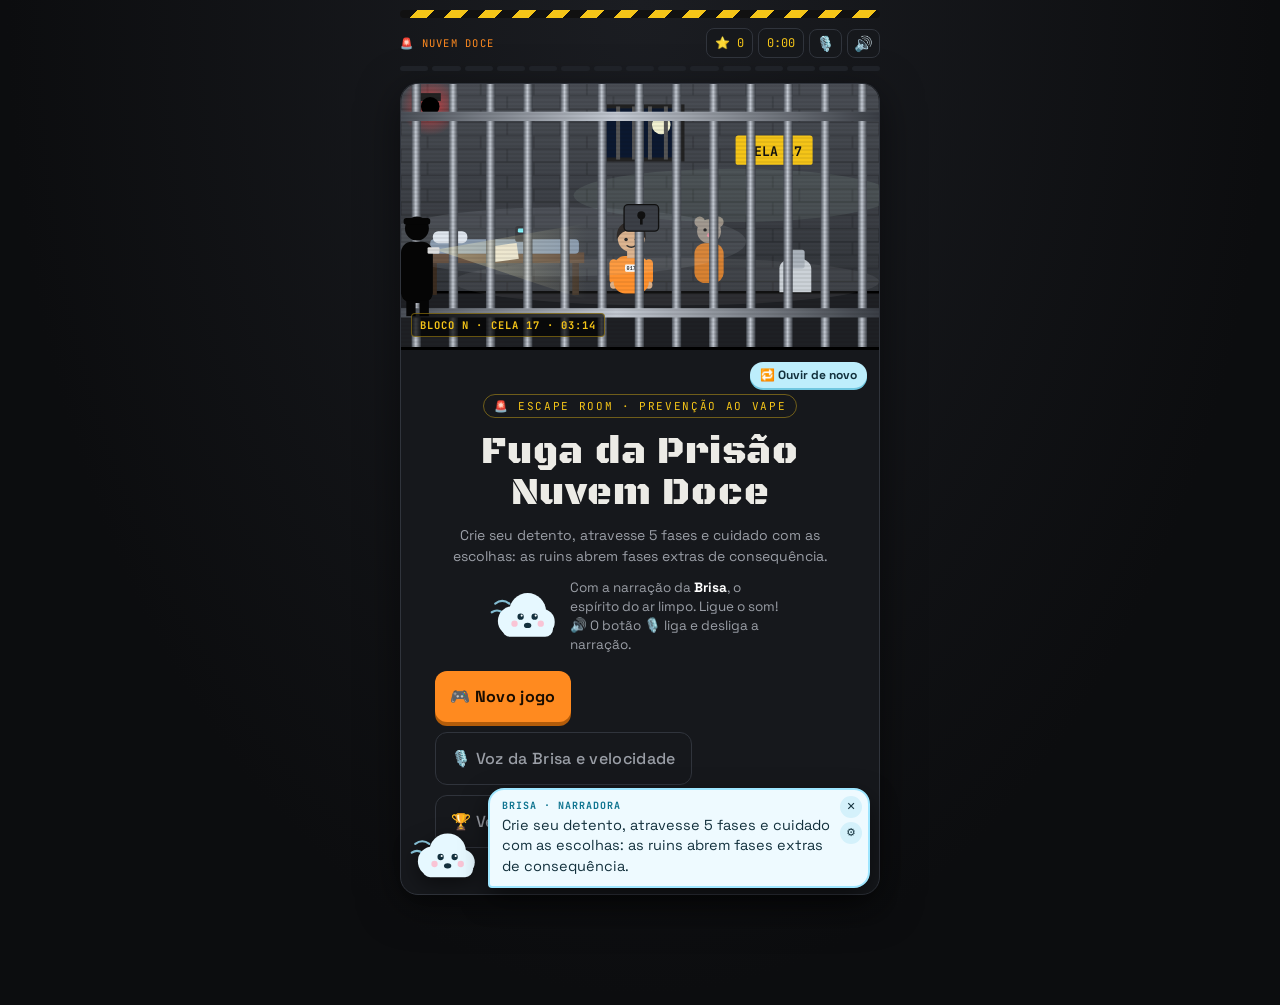
==== index.html @ 5d082452 "Jogo Fuga da Prisão Nuvem Doce pronto para o Render Escape room educativo sobre prevenção ao cigarro" ====
<!DOCTYPE html>
<html lang="pt-BR">
<head>
<meta charset="UTF-8">
<meta name="viewport" content="width=device-width, initial-scale=1">
<title>Fuga da Prisão Nuvem Doce</title>
<link rel="preconnect" href="https://fonts.googleapis.com">
<link href="https://fonts.googleapis.com/css2?family=Black+Ops+One&family=Space+Grotesk:wght@400;500;700&family=JetBrains+Mono:wght@500;700&display=swap" rel="stylesheet">
<style>

  :root{
    --bg:#0c0d0f; --panel:#16181c; --panel2:#1f2228; --line:#30343c;
    --text:#ecebe6; --muted:#9a9ea6; --orange:#ff8a1f; --yellow:#f5c518;
    --red:#ff4d4d; --green:#4ade80; --cyan:#5ce1ff;
  }
  *{box-sizing:border-box;margin:0;padding:0;-webkit-tap-highlight-color:transparent}
  html,body{background:var(--bg);color:var(--text);font-family:'Space Grotesk',system-ui,sans-serif;min-height:100%}
  body{display:flex;justify-content:center;padding:10px 12px 40px;background:radial-gradient(ellipse at top,#1b1d22 0%,var(--bg) 70%)}
  .app{width:100%;max-width:480px;position:relative}
  .hazard{height:8px;border-radius:4px;background:repeating-linear-gradient(-45deg,var(--yellow) 0 12px,#111 12px 24px);margin-bottom:10px;background-size:34px 34px;animation:haz 1.2s linear infinite}
  @keyframes haz{to{background-position:34px 0}}
  header{display:flex;align-items:center;justify-content:space-between;gap:6px;margin-bottom:8px}
  .locks{display:flex;gap:5px}
  .lock{font-family:'JetBrains Mono',monospace;font-size:10px;font-weight:700;padding:6px 7px;border-radius:8px;border:1px solid var(--line);background:var(--panel);color:var(--muted);transition:.4s;white-space:nowrap}
  .lock.open{border-color:var(--green);color:var(--green);background:rgba(74,222,128,.1)}
  .hud{display:flex;gap:5px;align-items:center}
  .pill{font-family:'JetBrains Mono',monospace;font-size:12px;color:var(--yellow);background:var(--panel);border:1px solid var(--line);padding:6px 8px;border-radius:8px;white-space:nowrap}
  .mute{all:unset;cursor:pointer;font-size:15px;padding:4px 6px;border-radius:8px;border:1px solid var(--line);background:var(--panel)}
  .prog{display:flex;gap:4px;margin-bottom:12px}
  .prog i{flex:1;height:5px;border-radius:3px;background:var(--panel2);transition:.4s}
  .prog i.on{background:var(--green);box-shadow:0 0 8px rgba(74,222,128,.6)}
  .prog i.cur{background:var(--orange);animation:blink 1s infinite}
  @keyframes blink{50%{opacity:.4}}
  .card{background:var(--panel);border:1px solid var(--line);border-radius:18px;overflow:hidden;box-shadow:0 10px 40px rgba(0,0,0,.5)}
  .body{padding:18px 16px 20px}
  .in{animation:in .4s ease both}
  @keyframes in{from{opacity:0;transform:translateY(12px)}to{opacity:1;transform:none}}
  .tag{font-family:'JetBrains Mono',monospace;font-size:11px;letter-spacing:.12em;color:var(--orange);text-transform:uppercase;margin-bottom:8px}
  h1{font-family:'Black Ops One',system-ui;font-weight:400;font-size:30px;line-height:1.1;margin-bottom:10px;letter-spacing:.02em}
  h2{font-family:'Black Ops One',system-ui;font-weight:400;font-size:22px;line-height:1.2;margin-bottom:10px;letter-spacing:.02em}
  p{line-height:1.5;color:#d4d3cd;margin-bottom:12px;font-size:15.5px}
  .muted{color:var(--muted);font-size:14px}
  b{color:#fff}
  .story{background:var(--panel2);border-left:3px solid var(--orange);border-radius:10px;padding:12px 14px;margin:12px 0;font-size:15px;line-height:1.5;color:#e2e0d8}
  .type::after{content:'▌';color:var(--orange);animation:blink .8s infinite}
  .type.done::after{content:''}
  .doc{font-family:'JetBrains Mono',monospace;font-size:12.5px;background:#e9e2cf;color:#2b2618;border-radius:6px;padding:12px;margin:12px 0;line-height:1.6;transform:rotate(-1deg);box-shadow:0 4px 0 #b9ad8c}
  .doc .stamp{display:inline-block;border:2px solid #b3261e;color:#b3261e;padding:1px 6px;transform:rotate(-6deg);font-weight:700;margin-top:4px}
  .ficha{display:grid;grid-template-columns:auto 1fr;gap:4px 12px;font-family:'JetBrains Mono',monospace;font-size:12.5px;background:#0f1012;border:1px solid var(--line);border-radius:10px;padding:12px;margin:12px 0}
  .ficha span:nth-child(odd){color:var(--muted)}
  .ficha span:nth-child(even){color:var(--orange)}
  .opts{display:flex;flex-direction:column;gap:10px;margin-top:14px}
  .opt{all:unset;cursor:pointer;display:flex;gap:12px;align-items:flex-start;background:var(--panel2);border:1px solid var(--line);border-radius:12px;padding:13px 14px;font-size:15px;line-height:1.4;transition:.15s;animation:in .35s ease both}
  .opt:nth-child(2){animation-delay:.06s}.opt:nth-child(3){animation-delay:.12s}.opt:nth-child(4){animation-delay:.18s}
  .opt:hover{border-color:var(--orange)}
  .opt:active{transform:scale(.98)}
  .opt .k{font-family:'JetBrains Mono',monospace;font-weight:700;color:var(--orange);min-width:18px}
  .opt.wrong{border-color:var(--red);opacity:.5;cursor:default;animation:shake .35s}
  .opt.right{border-color:var(--green);background:rgba(74,222,128,.12);animation:pop .4s}
  .opt.sel{border-color:var(--yellow);background:rgba(245,197,24,.08)}
  .opt[aria-disabled="true"]{cursor:default}
  @keyframes pop{50%{transform:scale(1.03)}}
  .btn{all:unset;cursor:pointer;display:block;text-align:center;background:var(--orange);color:#1a0d00;font-weight:700;border-radius:12px;padding:15px;margin-top:16px;font-size:16px;letter-spacing:.02em;box-shadow:0 4px 0 #b35c0a;animation:in .35s ease both}
  .btn:active{transform:translateY(2px);box-shadow:0 2px 0 #b35c0a}
  .btn.ghost{background:transparent;color:var(--muted);border:1px solid var(--line);font-weight:500;margin-top:10px;box-shadow:none}
  .btn.go{background:var(--green);color:#052e14;box-shadow:0 4px 0 #1f8f4b}
  .btn[disabled]{opacity:.35;pointer-events:none}
  .fb{border-radius:12px;padding:14px;margin-top:14px;font-size:15px;line-height:1.5;animation:in .3s ease}
  .fb.bad{background:rgba(255,77,77,.08);border:1px solid rgba(255,77,77,.4)}
  .fb.good{background:rgba(74,222,128,.08);border:1px solid rgba(74,222,128,.45)}
  .fb h3{font-size:16px;margin-bottom:6px}
  .fb ul{padding-left:18px;margin:6px 0}
  .fb li{margin:4px 0}
  .fb p:last-child{margin-bottom:0}
  .reflect{margin-top:16px;padding:14px;border-radius:12px;background:rgba(245,197,24,.07);border:1px solid rgba(245,197,24,.35)}
  .reflect .tag{color:var(--yellow)}
  .chips{display:flex;flex-wrap:wrap;gap:8px;margin-top:10px}
  .chip{all:unset;cursor:pointer;padding:8px 12px;border-radius:999px;border:1px solid var(--line);background:var(--panel2);font-size:14px;transition:.15s}
  .chip.on{border-color:var(--yellow);background:rgba(245,197,24,.15)}
  /* mito ou verdade */
  .mvcount{font-family:'JetBrains Mono',monospace;font-size:12px;color:var(--muted);margin-bottom:8px}
  .mvcard{perspective:800px;margin:10px 0}
  .mvinner{position:relative;min-height:150px;transition:transform .6s;transform-style:preserve-3d}
  .mvcard.flip .mvinner{transform:rotateY(180deg)}
  .mvface{position:absolute;inset:0;backface-visibility:hidden;-webkit-backface-visibility:hidden;border-radius:14px;padding:18px;display:flex;flex-direction:column;justify-content:center}
  .mvfront{background:#e9e2cf;color:#1d1a12;font-size:18px;font-weight:700;line-height:1.35;box-shadow:0 5px 0 #b9ad8c;text-align:center}
  .mvfront small{display:block;font-family:'JetBrains Mono',monospace;font-size:10.5px;color:#7a6c4a;margin-bottom:8px;letter-spacing:.1em}
  .mvback{transform:rotateY(180deg);background:var(--panel2);border:2px solid var(--green);font-size:14.5px;line-height:1.45}
  .mvback.no{border-color:var(--red)}
  .mvback h4{font-size:17px;margin-bottom:6px}
  .mvbtns{display:grid;grid-template-columns:1fr 1fr;gap:10px}
  .mvbtns button{all:unset;cursor:pointer;text-align:center;padding:14px;border-radius:12px;font-weight:700;font-size:16px}
  .bm{background:rgba(255,77,77,.12);border:1px solid var(--red);color:#ffb3b3}
  .bv{background:rgba(74,222,128,.12);border:1px solid var(--green);color:#b9f5cf}
  /* scanner */
  .scan{position:relative;display:grid;grid-template-columns:1fr 1fr;gap:8px;margin-top:12px;padding:10px;border-radius:12px;background:#07140f;border:1px solid #1d4a37;overflow:hidden}
  .scan::before{content:'';position:absolute;left:0;right:0;height:40px;background:linear-gradient(180deg,transparent,rgba(74,222,128,.25),transparent);animation:scanline 2.4s linear infinite;pointer-events:none}
  @keyframes scanline{from{top:-40px}to{top:100%}}
  .sc{all:unset;cursor:pointer;padding:11px 10px;border-radius:10px;border:1px solid #1d4a37;background:#0b1e17;font-size:13.5px;line-height:1.3;text-align:center;transition:.15s;position:relative}
  .sc.on{border-color:var(--green);background:rgba(74,222,128,.18);box-shadow:0 0 12px rgba(74,222,128,.35)}
  .sc.miss{border-color:var(--yellow);animation:shake .35s}
  .sc.bad{border-color:var(--red);animation:shake .35s}
  /* ordem */
  .order{display:flex;flex-direction:column;gap:8px;margin-top:12px}
  .slot{min-height:46px;border:1px dashed var(--line);border-radius:10px;display:flex;align-items:center;gap:10px;padding:10px 12px;font-size:14.5px;color:var(--muted)}
  .slot.filled{border-style:solid;border-color:var(--yellow);color:var(--text);background:rgba(245,197,24,.06);animation:pop .3s}
  .slot .n{font-family:'JetBrains Mono',monospace;color:var(--yellow);font-weight:700}
  .pool{display:flex;flex-direction:column;gap:8px;margin-top:12px}
  /* disco */
  .dialwrap{display:flex;flex-direction:column;align-items:center;margin:10px 0}
  .dialwrap svg{width:210px;height:210px}
  .ring{transform-origin:100px 100px;transition:transform .45s cubic-bezier(.3,1.4,.5,1)}
  .dialbtns{display:flex;gap:12px;margin-top:8px;align-items:center}
  .dialbtns button{all:unset;cursor:pointer;width:52px;height:52px;border-radius:50%;background:var(--panel2);border:1px solid var(--line);display:grid;place-items:center;font-size:20px}
  .dialbtns button:active{transform:scale(.92)}
  .dialval{font-family:'JetBrains Mono',monospace;font-size:28px;font-weight:700;color:var(--yellow);min-width:90px;text-align:center}
  /* caça às iscas */
  .post{background:#fff;color:#111;border-radius:14px;overflow:hidden;margin:12px 0}
  .post .ph{height:100px;background:linear-gradient(135deg,#ff6fd8,#7a5cff 55%,#22d3ee);display:grid;place-items:center;font-size:40px;position:relative}
  .post .pb{padding:10px 12px;font-size:15px;line-height:1.6}
  .post .pu{font-weight:700;font-size:13px;margin-bottom:4px}
  .post .ps{color:#555;font-size:12.5px;margin-top:8px;display:flex;gap:10px;flex-wrap:wrap}
  .seg{cursor:pointer;border-radius:4px;padding:1px 2px;transition:.2s;border-bottom:2px dotted transparent}
  .hunting .seg{border-bottom-color:#c9c9c9}
  .seg.found{background:#ffe0e0;border-bottom:2px solid #e11;color:#900}
  .seg.nope{animation:shake .35s;background:#eee}
  .baitlog{display:flex;flex-direction:column;gap:6px;margin-top:8px}
  .bait{font-size:13.5px;padding:8px 10px;border-radius:8px;background:rgba(255,77,77,.08);border:1px solid rgba(255,77,77,.35);animation:in .3s}
  .counter{font-family:'JetBrains Mono',monospace;font-size:13px;color:var(--yellow);margin-top:4px}
  .comment{background:#f3f3f3;color:#222;border-radius:10px;padding:8px 10px;font-size:14px;margin:0 12px 12px}
  .comment b{color:#111}
  /* chat */
  .chat{display:flex;flex-direction:column;gap:6px;margin:12px 0;min-height:40px}
  .bub{max-width:82%;padding:9px 12px;border-radius:14px;font-size:14.5px;line-height:1.4;background:var(--panel2);border:1px solid var(--line);align-self:flex-start;animation:in .3s}
  .bub.me{align-self:flex-end;background:rgba(255,138,31,.15);border-color:var(--orange)}
  .bub small{display:block;color:var(--orange);font-size:11px;margin-bottom:2px;font-weight:700}
  .dots{display:inline-flex;gap:4px;padding:12px 14px}
  .dots i{width:6px;height:6px;border-radius:50%;background:var(--muted);animation:dot 1s infinite}
  .dots i:nth-child(2){animation-delay:.15s}.dots i:nth-child(3){animation-delay:.3s}
  @keyframes dot{0%,100%{opacity:.3;transform:none}50%{opacity:1;transform:translateY(-3px)}}
  /* final */
  .pillars{display:grid;grid-template-columns:1fr 1fr;gap:10px;margin:14px 0}
  .pillar{background:var(--panel2);border:1px solid var(--line);border-radius:12px;padding:12px;animation:in .4s both}
  .pillar:nth-child(2){animation-delay:.1s}.pillar:nth-child(3){animation-delay:.2s}.pillar:nth-child(4){animation-delay:.3s}
  .pillar .i{font-size:22px}
  .pillar h4{font-size:14px;margin:6px 0 4px}
  .pillar p{font-size:13px;margin:0;color:var(--muted);line-height:1.4}
  .tips{list-style:none;margin:10px 0}
  .tips li{padding:10px 0;border-bottom:1px solid var(--line);font-size:14.5px;line-height:1.45}
  .tips li:last-child{border:none}
  .stars{text-align:center;font-size:40px;letter-spacing:6px;margin:4px 0}
  .stars span{display:inline-block;animation:starpop .5s both}
  .stars span:nth-child(2){animation-delay:.25s}.stars span:nth-child(3){animation-delay:.5s}
  .stars .off{filter:grayscale(1);opacity:.25}
  @keyframes starpop{from{transform:scale(0) rotate(-90deg)}70%{transform:scale(1.3)}to{transform:none}}
  .rank{text-align:center;font-family:'Black Ops One';font-size:20px;color:var(--yellow);margin-bottom:6px}
  .stat{display:flex;justify-content:space-around;margin:10px 0 4px;font-family:'JetBrains Mono',monospace}
  .stat div{text-align:center}
  .stat span{display:block;font-size:22px;color:var(--green);font-weight:700}
  .stat small{color:var(--muted);font-size:11px}

  /* ---------- Cenas ---------- */
  .scene{position:relative;width:100%;aspect-ratio:9/5;background:#000;overflow:hidden;border-bottom:3px solid #000}
  .scene svg{display:block;width:100%;height:100%}
  .scene .label{position:absolute;left:10px;bottom:10px;font-family:'JetBrains Mono',monospace;font-size:10.5px;font-weight:700;letter-spacing:.1em;background:rgba(0,0,0,.7);color:var(--yellow);padding:4px 8px;border-radius:4px;border:1px solid rgba(245,197,24,.4)}
  .plocks{position:absolute;right:8px;bottom:8px;display:flex;gap:4px}
  .plocks span{width:28px;height:28px;border-radius:7px;background:rgba(0,0,0,.75);border:1px solid rgba(255,255,255,.2);display:grid;place-items:center;font-size:14px;transition:.3s}
  .plocks span.ok{border-color:var(--green);background:rgba(20,60,35,.9);animation:lockpop .5s}
  @keyframes lockpop{30%{transform:scale(1.5) rotate(-15deg)}60%{transform:scale(.9) rotate(8deg)}}
  .flash{position:absolute;inset:0;pointer-events:none;opacity:0}
  .flash.red{background:rgba(255,40,40,.45);animation:fl .5s}
  .flash.white{background:rgba(255,255,255,.85);animation:fl .7s}
  @keyframes fl{0%{opacity:1}100%{opacity:0}}
  .spark{position:absolute;width:5px;height:5px;border-radius:50%;background:#ffd86b;box-shadow:0 0 8px #ffb300;pointer-events:none;animation:spark .9s ease-out forwards}
  @keyframes spark{to{transform:translate(var(--dx),var(--dy));opacity:0}}
  .bars{transition:transform 1.4s cubic-bezier(.6,0,.3,1)}
  .scene.open .bars{transform:translateY(-230px)}
  .scene.open .gate-l{transform:translateX(-200px)}
  .scene.open .gate-r{transform:translateX(200px)}
  .gate-l,.gate-r{transition:transform 1.4s cubic-bezier(.6,0,.3,1)}
  .alarm{animation:alarm 1s infinite}
  .scene.open .alarm{animation:none;fill:#4ade80}
  @keyframes alarm{0%,100%{fill:#ff3b3b;opacity:1}50%{fill:#7a1010;opacity:.6}}
  .alarm-glow{animation:glow 1s infinite}
  .scene.open .alarm-glow{animation:none;fill:#4ade80;opacity:.25}
  @keyframes glow{0%,100%{opacity:.35}50%{opacity:0}}
  .fog{animation:drift 9s ease-in-out infinite}
  .fog2{animation:drift 12s ease-in-out infinite reverse}
  @keyframes drift{0%,100%{transform:translateX(-14px)}50%{transform:translateX(18px)}}
  .scene.open .fog,.scene.open .fog2{opacity:0;transition:opacity 1.5s}
  .podglow{animation:pod 2s infinite}
  @keyframes pod{0%,100%{opacity:.9}50%{opacity:.3}}
  .guard{animation:patrol 11s linear infinite}
  @keyframes patrol{0%{transform:translateX(-70px)}45%{transform:translateX(420px)}100%{transform:translateX(420px)}}
  .scene.open .guard{display:none}
  .bob{animation:bob .5s ease-in-out infinite alternate}
  @keyframes bob{to{transform:translateY(-2px)}}
  .dial{transform-origin:250px 120px;animation:spin 6s linear infinite}
  .scene.open .dial{animation:spin .6s linear 3}
  @keyframes spin{to{transform:rotate(360deg)}}
  .safe-door{transform-origin:196px 120px;transition:transform 1.4s ease .4s}
  .scene.open .safe-door{transform:perspective(400px) rotateY(-75deg)}
  .keyglow{animation:pod 1.2s infinite}
  .beam{transform-origin:52px 52px;animation:sweep 5s ease-in-out infinite}
  @keyframes sweep{0%,100%{transform:rotate(-8deg)}50%{transform:rotate(38deg)}}
  .clank{position:absolute;inset:0;display:grid;place-items:center;font-family:'Black Ops One';font-size:36px;color:var(--green);text-shadow:0 0 18px rgba(74,222,128,.8),0 3px 0 #000;opacity:0;pointer-events:none}
  .scene.open .clank{animation:clank 1.6s ease forwards}
  @keyframes clank{0%{opacity:0;transform:scale(.6)}20%{opacity:1;transform:scale(1.15)}70%{opacity:1;transform:scale(1)}100%{opacity:0}}
  .shake{animation:shake .4s}
  @keyframes shake{20%,60%{transform:translateX(-6px)}40%,80%{transform:translateX(6px)}}
  .sun{animation:rise 2s ease forwards}
  @keyframes rise{from{transform:translateY(40px)}to{transform:none}}
  .rays{transform-origin:180px 120px;animation:spin 40s linear infinite}
  .walker{animation:walk 3s ease-in-out forwards}
  @keyframes walk{from{transform:translate(0,0)}to{transform:translate(0,-28px) scale(.8)}}
  .flicker{animation:flick 3s infinite}
  @keyframes flick{0%,92%,100%{opacity:1}94%{opacity:.4}96%{opacity:.9}97%{opacity:.3}}
  .bird{animation:fly 9s linear infinite}
  @keyframes fly{from{transform:translateX(-80px)}to{transform:translateX(420px)}}

  /* ---------- Pontos ---------- */
  .pts{position:fixed;left:50%;top:90px;transform:translateX(-50%);font-family:'Black Ops One';font-size:30px;color:var(--yellow);text-shadow:0 3px 0 #000,0 0 14px rgba(245,197,24,.7);pointer-events:none;z-index:50;animation:pts 1.1s ease-out forwards}
  @keyframes pts{0%{opacity:0;transform:translate(-50%,10px) scale(.6)}25%{opacity:1;transform:translate(-50%,0) scale(1.15)}100%{opacity:0;transform:translate(-50%,-50px)}}

  /* ---------- Transição de fase ---------- */
  .tr{position:fixed;inset:0;z-index:100;background:#050506;display:flex;flex-direction:column;justify-content:center;align-items:center;overflow:hidden;cursor:pointer}
  .tr .strip{position:absolute;left:-10%;right:-10%;height:34px;background:repeating-linear-gradient(-45deg,var(--yellow) 0 18px,#111 18px 36px)}
  .tr .s1{top:14%;animation:strip 2.6s linear both}
  .tr .s2{bottom:14%;animation:strip 2.6s linear reverse both}
  @keyframes strip{from{transform:translateX(-120px)}to{transform:translateX(120px)}}
  .tr .sweep{position:absolute;width:160%;height:160%;background:conic-gradient(from 0deg,rgba(255,40,40,.35),transparent 18%,transparent 50%,rgba(255,40,40,.35) 68%,transparent 86%);animation:spin 1.6s linear infinite}
  .tr .box{position:relative;text-align:center;padding:0 20px}
  .tr .n{font-family:'JetBrains Mono',monospace;color:var(--orange);letter-spacing:.3em;font-size:14px;animation:in .4s .1s both}
  .tr .t{font-family:'Black Ops One';font-size:42px;line-height:1.05;margin:8px 0;animation:slam .5s .25s both}
  .tr .sub{color:var(--muted);font-size:16px;animation:in .4s .6s both}
  .tr .skip{position:absolute;bottom:22px;font-family:'JetBrains Mono',monospace;font-size:11px;color:#666}
  @keyframes slam{from{opacity:0;transform:scale(2.2)}60%{opacity:1;transform:scale(.95)}to{transform:none}}
  .tr.out{animation:trout .45s forwards}
  @keyframes trout{to{opacity:0;transform:scale(1.08)}}
  .confetti{position:fixed;top:-20px;width:9px;height:14px;z-index:60;pointer-events:none;animation:fall linear forwards}
  @keyframes fall{to{transform:translateY(110vh) rotate(720deg)}}
  @media (prefers-reduced-motion:reduce){*{animation-duration:.01s!important;transition-duration:.01s!important}}

  /* ---------- HUD do personagem ---------- */
  .status{display:flex;align-items:center;gap:10px;background:var(--panel);border:1px solid var(--line);border-radius:12px;padding:8px 10px;margin-bottom:8px}
  .status .av{width:38px;height:46px;flex:none;border-radius:8px;background:#0f1012;overflow:hidden}
  .status .nm{font-weight:700;font-size:13px;max-width:90px;overflow:hidden;text-overflow:ellipsis;white-space:nowrap}
  .status .perk{font-size:11px;color:var(--muted)}
  .meters{flex:1;display:flex;flex-direction:column;gap:5px}
  .meter{display:flex;align-items:center;gap:6px;font-family:'JetBrains Mono',monospace;font-size:10px;color:var(--muted)}
  .meter .bar{flex:1;height:8px;border-radius:5px;background:#0f1012;overflow:hidden;border:1px solid #2a2d33}
  .meter .fill{height:100%;border-radius:5px;transition:width .8s cubic-bezier(.3,1.3,.5,1),background .5s}
  .meter .v{min-width:24px;text-align:right}
  .meter.f .fill{background:linear-gradient(90deg,#4ade80,#5ce1ff)}
  .meter.f.low .fill{background:linear-gradient(90deg,#ff4d4d,#ffb547)}
  .meter.d .fill{background:linear-gradient(90deg,#a855f7,#ff4dd2)}
  .meter.hit{animation:shake .4s}
  .delta{position:fixed;left:50%;top:150px;transform:translateX(-50%);font-family:'Black Ops One';font-size:22px;pointer-events:none;z-index:55;text-shadow:0 3px 0 #000;animation:pts 1.6s ease-out forwards;white-space:nowrap}
  .hidden{display:none!important}

  /* ---------- Tela título ---------- */
  .titlecard{text-align:center;padding:26px 18px}
  .titlecard h1{font-size:38px}
  .titlecard .badge{display:inline-block;font-family:'JetBrains Mono',monospace;font-size:11px;letter-spacing:.15em;color:var(--yellow);border:1px solid rgba(245,197,24,.4);padding:4px 10px;border-radius:999px;margin-bottom:14px}

  /* ---------- Criação de personagem ---------- */
  .creator .preview{display:flex;align-items:center;gap:14px;background:#0f1012;border:1px solid var(--line);border-radius:14px;padding:12px;margin-bottom:12px}
  .creator .preview svg{width:110px;height:146px;flex:none;filter:drop-shadow(0 6px 10px rgba(0,0,0,.6))}
  .creator .mug{font-family:'JetBrains Mono',monospace;font-size:12px;line-height:1.7;color:var(--muted)}
  .creator .mug b{color:var(--orange)}
  .creator input{all:unset;box-sizing:border-box;width:100%;background:var(--panel2);border:1px solid var(--line);border-radius:10px;padding:12px;font-size:16px;color:var(--text)}
  .creator input:focus{border-color:var(--orange)}
  .row{margin:12px 0}
  .row .lbl{font-family:'JetBrains Mono',monospace;font-size:11px;letter-spacing:.1em;color:var(--muted);margin-bottom:6px;text-transform:uppercase}
  .sw{display:flex;gap:8px;flex-wrap:wrap}
  .sw button{all:unset;cursor:pointer;width:34px;height:34px;border-radius:50%;border:3px solid transparent;box-shadow:0 0 0 1px var(--line)}
  .sw button.on{border-color:#fff;transform:scale(1.1)}
  .tx button{width:auto;height:auto;border-radius:999px;padding:7px 12px;font-size:13.5px;background:var(--panel2);border:1px solid var(--line);box-shadow:none}
  .tx button.on{border-color:var(--orange);background:rgba(255,138,31,.15);transform:none}
  .perks{display:grid;grid-template-columns:1fr;gap:8px}
  .perkc{all:unset;cursor:pointer;display:flex;gap:10px;align-items:center;padding:10px 12px;border-radius:12px;background:var(--panel2);border:1px solid var(--line)}
  .perkc .pi{font-size:24px}
  .perkc b{display:block;font-size:14.5px}
  .perkc small{color:var(--muted);font-size:12.5px;line-height:1.35}
  .perkc.on{border-color:var(--orange);background:rgba(255,138,31,.12)}

  /* ---------- Escolhas ---------- */
  .choice-tag{display:inline-block;font-family:'JetBrains Mono',monospace;font-size:11px;letter-spacing:.12em;color:#1a0d00;background:var(--yellow);padding:3px 8px;border-radius:4px;margin-bottom:8px;animation:blink 1.2s infinite}
  .npc{display:flex;gap:10px;align-items:flex-start;margin:12px 0}
  .npc .face{font-size:34px;line-height:1;flex:none;width:48px;height:48px;border-radius:12px;background:var(--panel2);border:1px solid var(--line);display:grid;place-items:center}
  .npc .say{background:var(--panel2);border:1px solid var(--line);border-radius:4px 14px 14px 14px;padding:10px 12px;font-size:15px;line-height:1.45}
  .npc .say small{display:block;color:var(--orange);font-weight:700;font-size:11px;margin-bottom:2px}
  .ch{all:unset;cursor:pointer;display:block;background:var(--panel2);border:1px solid var(--line);border-left:4px solid var(--yellow);border-radius:12px;padding:13px 14px;font-size:15px;line-height:1.4;animation:in .35s both}
  .ch:active{transform:scale(.98)}
  .ch.dim{opacity:.35;pointer-events:none}
  .ch.pick{border-color:var(--yellow);background:rgba(245,197,24,.1)}
  .conseq{border-radius:12px;padding:14px;margin-top:14px;font-size:15px;line-height:1.5;animation:in .35s}
  .conseq.good{background:rgba(74,222,128,.08);border:1px solid rgba(74,222,128,.45)}
  .conseq.bad{background:rgba(168,85,247,.1);border:1px solid rgba(168,85,247,.5)}
  .conseq .fx{display:flex;gap:8px;flex-wrap:wrap;margin-top:8px}
  .conseq .fx span{font-family:'JetBrains Mono',monospace;font-size:12px;padding:4px 8px;border-radius:6px;background:#0f1012;border:1px solid var(--line)}
  .hintbtn{all:unset;cursor:pointer;font-size:13px;color:var(--cyan);border:1px dashed var(--cyan);border-radius:8px;padding:7px 10px;margin-top:10px;display:inline-block}

  /* ---------- Respiração ---------- */
  .breath{display:flex;flex-direction:column;align-items:center;margin:14px 0}
  .bcirc{width:90px;height:90px;border-radius:50%;background:radial-gradient(circle,#5ce1ff 0%,#2563eb 70%);box-shadow:0 0 30px rgba(92,225,255,.5);transform:scale(1);transition:transform 3s ease-in-out}
  .bcirc.big{transform:scale(1.7)}
  .blbl{margin-top:34px;font-family:'JetBrains Mono',monospace;font-size:13px;color:var(--cyan);text-align:center;min-height:20px}
  .bdots{display:flex;gap:6px;margin-top:8px}
  .bdots i{width:10px;height:10px;border-radius:50%;background:var(--panel2);border:1px solid var(--line)}
  .bdots i.on{background:var(--cyan)}
  .holdbtn{touch-action:none;user-select:none;-webkit-user-select:none}
  .crave{animation:crave 2.2s ease-in-out infinite}
  @keyframes crave{0%,100%{filter:none}50%{filter:blur(1.5px) saturate(1.6) hue-rotate(-20deg)}}

  /* ---------- Corrida ---------- */
  .runner{transition:transform 2.2s cubic-bezier(.4,0,.6,1)}
  .scene.run .runner{transform:translateX(230px)}
  .scene.runfail .runner{transform:translateX(110px);transition:transform 1.4s ease-out}
  .scene.run .runner .bob,.scene.runfail .runner .bob{animation:bob .18s infinite alternate}
  .scene.caught .beam{animation:none;transform:rotate(20deg)}

  /* ---------- Ranking ---------- */
  .tabs{display:grid;grid-template-columns:1fr 1fr;gap:6px;margin:10px 0}
  .tabs button{all:unset;cursor:pointer;text-align:center;padding:10px;border-radius:10px;background:var(--panel2);border:1px solid var(--line);font-size:14px;font-weight:700}
  .tabs button.on{border-color:var(--yellow);color:var(--yellow);background:rgba(245,197,24,.08)}
  .rk{display:flex;flex-direction:column;gap:6px}
  .rr{display:flex;align-items:center;gap:10px;background:var(--panel2);border:1px solid var(--line);border-radius:12px;padding:8px 10px;animation:in .3s both}
  .rr.me{border-color:var(--orange);background:rgba(255,138,31,.1)}
  .rr .pos{font-family:'Black Ops One';font-size:18px;min-width:30px;text-align:center;color:var(--muted)}
  .rr .av{width:30px;height:40px;flex:none}
  .rr .who{flex:1;min-width:0}
  .rr .who b{display:block;font-size:14.5px;overflow:hidden;text-overflow:ellipsis;white-space:nowrap}
  .rr .who small{color:var(--muted);font-size:11.5px}
  .rr .sc2{font-family:'JetBrains Mono',monospace;font-weight:700;color:var(--yellow);font-size:15px}
  .empty{text-align:center;color:var(--muted);padding:20px 10px;font-size:14px;line-height:1.5}
  .recap{list-style:none;margin:8px 0}
  .recap li{padding:8px 0;border-bottom:1px solid var(--line);font-size:14px;line-height:1.4}
  .recap li:last-child{border:none}
  .breakdown{font-family:'JetBrains Mono',monospace;font-size:12.5px;background:#0f1012;border:1px solid var(--line);border-radius:10px;padding:10px 12px;margin:10px 0;line-height:1.8}
  .breakdown div{display:flex;justify-content:space-between}
  .breakdown .tot{border-top:1px solid var(--line);margin-top:4px;padding-top:4px;color:var(--yellow);font-weight:700}

  /* ---------- Novas cenas ---------- */
  .ecg{stroke-dasharray:220;stroke-dashoffset:220;animation:ecg 2.2s linear infinite}
  .ecg.fast{animation-duration:.9s}
  @keyframes ecg{to{stroke-dashoffset:-220}}
  .spot{animation:pod 1.6s infinite}
  .bulb{transform-origin:200px 0;animation:swing 3s ease-in-out infinite}
  @keyframes swing{0%,100%{transform:rotate(-8deg)}50%{transform:rotate(8deg)}}
  .chaser{transition:transform .9s cubic-bezier(.3,1.3,.5,1)}
  .scene.d1 .chaser{transform:translateX(55px)}
  .scene.d2 .chaser{transform:translateX(105px)}
  .scene.escaped .chaser{transform:translateX(-120px);transition:transform 1.4s}
  .corr-run .bob{animation:bob .18s infinite alternate}
  .glowexit{animation:pod 1.4s infinite}
  .lit{animation:litp 1s ease}
  @keyframes litp{50%{transform:scale(1.25)}}
  .organ{transition:fill .4s,opacity .4s;transform-box:fill-box;transform-origin:center}

  /* ---------- Transição de fase extra ---------- */
  .tr.extra .strip{background:repeating-linear-gradient(-45deg,#ff3b3b 0 18px,#111 18px 36px)}
  .tr.extra .n{color:#ff6b6b}
  .tr.extra .sweep{background:conic-gradient(from 0deg,rgba(255,40,40,.55),transparent 18%,transparent 50%,rgba(255,40,40,.55) 68%,transparent 86%)}

  /* ---------- Ligar pares (corpo) ---------- */
  .bodymap{display:flex;gap:12px;align-items:flex-start;margin:10px 0}
  .bodymap svg{width:96px;flex:none}
  .organs{display:flex;flex-direction:column;gap:8px;flex:1}
  .organs button,.effects button{all:unset;cursor:pointer;padding:10px 12px;border-radius:10px;background:var(--panel2);border:1px solid var(--line);font-size:14px;line-height:1.35;transition:.15s}
  .organs button.sel{border-color:var(--yellow);background:rgba(245,197,24,.12);transform:translateX(4px)}
  .organs button.ok,.effects button.ok{border-color:var(--green);background:rgba(74,222,128,.1);pointer-events:none}
  .effects{display:flex;flex-direction:column;gap:8px;margin-top:6px}
  .effects button.bad,.organs button.bad{border-color:var(--red);animation:shake .35s}
  .pairtag{display:inline-block;font-family:'JetBrains Mono',monospace;font-size:11px;color:var(--green);margin-right:6px}

  /* ---------- Perseguição ---------- */
  .doors{display:grid;grid-template-columns:1fr 1fr;gap:10px;margin-top:12px}
  .door{all:unset;cursor:pointer;text-align:center;padding:16px 10px;border-radius:10px 10px 4px 4px;background:linear-gradient(180deg,#3a3f47,#24272c);border:2px solid #555;font-weight:700;font-size:15px;box-shadow:inset 0 -6px 0 rgba(0,0,0,.4)}
  .door small{display:block;font-size:22px;margin-bottom:4px}
  .door:active{transform:scale(.97)}
  .door.ok{border-color:var(--green)}
  .door.bad{border-color:var(--red);animation:shake .35s}
  .dist{display:flex;align-items:center;gap:8px;font-family:'JetBrains Mono',monospace;font-size:12px;color:var(--muted);margin:8px 0}
  .dist i{width:22px;height:10px;border-radius:3px;background:var(--panel2);border:1px solid var(--line)}
  .dist i.on{background:var(--red);box-shadow:0 0 8px rgba(255,77,77,.6)}
  .qcard{background:#e9e2cf;color:#1d1a12;border-radius:12px;padding:14px;font-weight:700;font-size:16.5px;line-height:1.35;text-align:center;box-shadow:0 4px 0 #b9ad8c;margin-top:10px;animation:in .3s}
  .qcard small{display:block;font-family:'JetBrains Mono',monospace;font-size:10.5px;color:#7a6c4a;margin-bottom:6px;letter-spacing:.1em}

  /* ---------- Varal ---------- */
  .varal textarea{all:unset;box-sizing:border-box;display:block;width:100%;min-height:86px;background:#fffaf0;color:#2b2618;border-radius:10px;padding:12px;font-size:16px;line-height:1.4;font-family:'Space Grotesk',sans-serif;white-space:pre-wrap}
  .varal .cnt{font-family:'JetBrains Mono',monospace;font-size:11px;color:var(--muted);text-align:right;margin-top:4px}
  .line{position:relative;height:40px;margin:18px 0 0}
  .line::before{content:'';position:absolute;left:-6px;right:-6px;top:10px;height:2px;background:#a58a5c;border-radius:2px;transform:rotate(-1deg)}
  .postit{position:relative;margin:-14px auto 0;max-width:300px;background:#fff6c9;color:#2b2618;padding:20px 16px 16px;border-radius:4px;font-size:16px;line-height:1.4;box-shadow:0 8px 16px rgba(0,0,0,.4);transform-origin:top center;animation:hang 1.6s ease both;font-weight:500}
  .postit::before{content:'';position:absolute;top:-12px;left:50%;width:12px;height:26px;margin-left:-6px;background:#c98a3a;border-radius:3px;box-shadow:inset 0 -4px 0 rgba(0,0,0,.2)}
  @keyframes hang{0%{transform:translateY(-30px) rotate(-14deg);opacity:0}40%{transform:rotate(8deg);opacity:1}70%{transform:rotate(-4deg)}100%{transform:rotate(1.5deg)}}

  /* ---------- Certificado ---------- */
  .cert{position:relative;background:linear-gradient(135deg,#fffaf0,#f3e7c9);color:#2b2618;border-radius:12px;padding:22px 18px;margin:16px 0;border:3px double #b48a3c;text-align:center;box-shadow:0 10px 24px rgba(0,0,0,.45)}
  .cert .ct{font-family:'Black Ops One';font-size:22px;color:#7a4b12;letter-spacing:.04em}
  .cert .cn{font-family:'Black Ops One';font-size:28px;margin:8px 0 4px;color:#1d1a12;word-break:break-word}
  .cert p{color:#4a412d;font-size:14px;margin-bottom:8px}
  .cert .seal{position:absolute;right:12px;bottom:10px;width:58px;height:58px;border-radius:50%;background:radial-gradient(circle,#e0a83a,#a8701a);display:grid;place-items:center;font-size:24px;box-shadow:0 3px 0 #7a4b12;transform:rotate(-12deg)}
  .cert .msg{font-style:italic;background:rgba(255,255,255,.6);border-radius:8px;padding:8px 10px;margin:10px 30px 6px;font-size:14px}
  .cert .meta{font-family:'JetBrains Mono',monospace;font-size:11px;color:#6b5d3d}
  .cert b{color:#7a4b12}
  .cert{padding-bottom:78px}
  .cert .seal{right:auto;left:50%;bottom:12px;margin-left:-29px}
  /* ---------- Narradora Brisa ---------- */
  .narr{position:fixed;left:50%;bottom:12px;width:min(460px,calc(100% - 20px));transform:translate(-50%,160%);display:flex;gap:8px;align-items:flex-end;z-index:90;transition:transform .5s cubic-bezier(.3,1.4,.5,1);pointer-events:none}
  .narr.show{transform:translate(-50%,0)}
  .narr .brisa{width:70px;height:62px;flex:none;animation:floaty 2.4s ease-in-out infinite;filter:drop-shadow(0 6px 10px rgba(0,0,0,.5))}
  .narr .brisa svg{width:100%;height:100%}
  @keyframes floaty{50%{transform:translateY(-6px) rotate(-3deg)}}
  .narr .nb{pointer-events:auto;position:relative;flex:1;background:#eefaff;color:#12303c;border-radius:16px 16px 16px 4px;padding:9px 34px 10px 12px;font-size:14.5px;line-height:1.4;box-shadow:0 10px 26px rgba(0,0,0,.55);border:2px solid #9fe6ff;min-height:44px}
  .narr .nb small{display:block;font-family:'JetBrains Mono',monospace;font-size:10px;font-weight:700;letter-spacing:.1em;color:#0e7490;margin-bottom:2px}
  .narr .nb .ctl{position:absolute;top:6px;right:6px;display:flex;flex-direction:column;gap:4px}
  .narr .nb .ctl button{all:unset;cursor:pointer;width:22px;height:22px;border-radius:50%;background:#d4f1fb;color:#12303c;display:grid;place-items:center;font-size:11px}
  .mouth{transform-box:fill-box;transform-origin:center}
  .narr.talk .mouth{animation:talk .2s infinite alternate}
  @keyframes talk{from{transform:scaleY(.25)}to{transform:scaleY(1.3)}}
  .wind{animation:windy 1.6s ease-in-out infinite;opacity:.8}
  @keyframes windy{50%{transform:translateX(-4px);opacity:.3}}
  .listen{all:unset;cursor:pointer;font-size:12.5px;color:var(--cyan);border:1px solid rgba(92,225,255,.45);border-radius:999px;padding:4px 10px;margin-top:8px;display:inline-block}
  body.novoice .listen{display:none}
  .mute.off{opacity:.5}
  .hello{display:flex;align-items:center;gap:10px;justify-content:center;margin:6px 0 14px}
  .hello .b{width:70px;height:62px;animation:floaty 2.4s ease-in-out infinite}
  .hello .t{font-size:13.5px;color:var(--muted);text-align:left;max-width:220px;line-height:1.4}
  body{padding-bottom:110px}
  .body{position:relative}
  .relisten{all:unset;cursor:pointer;position:absolute;top:12px;right:12px;z-index:3;font-size:12px;font-weight:700;color:#12303c;background:#bdeefc;border-radius:999px;padding:5px 10px;box-shadow:0 2px 0 #6fc7e0}
  .relisten:active{transform:translateY(1px)}
  body.novoice .relisten,body.narroff .relisten{display:none}
  .reading{outline:3px solid #5ce1ff!important;outline-offset:2px;box-shadow:0 0 18px rgba(92,225,255,.55)!important;border-radius:10px;transition:outline .2s}
  .body .tag{padding-right:118px}
  .vpanel{position:fixed;inset:0;z-index:120;background:rgba(0,0,0,.7);display:flex;align-items:flex-end;justify-content:center;padding:12px;animation:in .25s}
  .vbox{width:min(480px,100%);max-height:88vh;overflow:auto;background:var(--panel);border:1px solid var(--line);border-radius:18px;padding:18px 16px}
  .vlist{display:grid;grid-template-columns:1fr 1fr;gap:8px}
  .vopt{all:unset;cursor:pointer;padding:10px;border-radius:10px;background:var(--panel2);border:1px solid var(--line);font-size:14px;font-weight:700;line-height:1.3;overflow:hidden}
  .vopt small{display:block;font-weight:500;font-size:11.5px;color:var(--muted)}
  .vopt.on{border-color:var(--cyan);background:rgba(92,225,255,.12)}
  .narr .nb{padding-right:34px;min-height:76px}

  /* ================= ANIMAÇÕES EXTRAS ================= */
  /* Brilho que passa pelos botões */
  .btn{position:relative;overflow:hidden}
  .btn::after{content:'';position:absolute;top:0;left:-60%;width:40%;height:100%;background:linear-gradient(100deg,transparent,rgba(255,255,255,.45),transparent);transform:skewX(-20deg);animation:shine 3.2s ease-in-out infinite}
  .btn.ghost::after{display:none}
  @keyframes shine{0%,60%{left:-60%}100%{left:130%}}
  /* Pontuação pulando */
  .pill.bump{animation:bump .5s cubic-bezier(.3,1.6,.5,1)}
  @keyframes bump{40%{transform:scale(1.35);color:#fff;box-shadow:0 0 16px rgba(245,197,24,.8)}}
  /* Combo */
  .combo{position:fixed;left:50%;top:118px;z-index:70;transform:translateX(-50%);pointer-events:none;text-align:center;animation:combo 1.8s cubic-bezier(.2,1.4,.4,1) forwards}
  .combo b{display:block;font-family:'Black Ops One';font-size:40px;line-height:1;background:linear-gradient(180deg,#fff6a8,#ffb300 45%,#ff4d00);-webkit-background-clip:text;background-clip:text;color:transparent;filter:drop-shadow(0 3px 0 #000) drop-shadow(0 0 14px rgba(255,120,0,.8))}
  .combo small{font-family:'JetBrains Mono',monospace;font-size:12px;color:#ffd27a;letter-spacing:.15em}
  .combo .fire{font-size:34px;display:inline-block;animation:flame .25s infinite alternate}
  @keyframes flame{to{transform:scale(1.15) rotate(6deg)}}
  @keyframes combo{0%{opacity:0;transform:translateX(-50%) scale(.3) rotate(-12deg)}15%{opacity:1;transform:translateX(-50%) scale(1.15) rotate(3deg)}30%{transform:translateX(-50%) scale(1)}80%{opacity:1}100%{opacity:0;transform:translateX(-50%) translateY(-40px) scale(.9)}}
  /* Explosão de estrelas */
  .star{position:fixed;z-index:65;pointer-events:none;font-size:16px;animation:starfly .9s ease-out forwards}
  @keyframes starfly{0%{transform:translate(0,0) scale(.4) rotate(0);opacity:1}100%{transform:translate(var(--dx),var(--dy)) scale(1.1) rotate(var(--r));opacity:0}}
  /* Onda de acerto */
  .ring{position:fixed;z-index:64;width:20px;height:20px;margin:-10px 0 0 -10px;border-radius:50%;border:3px solid #4ade80;pointer-events:none;animation:ringo .7s ease-out forwards}
  @keyframes ringo{to{transform:scale(9);opacity:0}}
  /* Glitch no erro */
  .scene.glitch svg{animation:glitch .5s steps(1)}
  @keyframes glitch{
    0%{transform:none;filter:none}
    15%{transform:translate(-6px,2px);filter:drop-shadow(4px 0 #ff00d4) drop-shadow(-4px 0 #00e5ff);clip-path:inset(10% 0 55% 0)}
    30%{transform:translate(5px,-3px);clip-path:inset(55% 0 8% 0)}
    45%{transform:translate(-3px,0);filter:hue-rotate(90deg) saturate(2);clip-path:inset(30% 0 30% 0)}
    60%{transform:translate(4px,2px);clip-path:none;filter:drop-shadow(-5px 0 #ff00d4) drop-shadow(5px 0 #00e5ff)}
    80%{transform:translate(-2px,-1px);filter:invert(.15)}
    100%{transform:none;filter:none;clip-path:none}}
  .scene .scanlines{position:absolute;inset:0;pointer-events:none;background:repeating-linear-gradient(0deg,rgba(0,0,0,.12) 0 2px,transparent 2px 4px);mix-blend-mode:multiply;opacity:.5}
  /* Poeira flutuando nas cenas */
  .dust{position:absolute;inset:0;pointer-events:none;overflow:hidden}
  .dust i{position:absolute;bottom:-10px;width:4px;height:4px;border-radius:50%;background:rgba(255,255,255,.55);box-shadow:0 0 6px rgba(255,255,255,.6);animation:dustup linear infinite}
  @keyframes dustup{0%{transform:translate(0,0);opacity:0}15%{opacity:.9}100%{transform:translate(var(--sx),-230px);opacity:0}}
  /* Personagem entrando na cena */
  .enter{animation:enterin .9s cubic-bezier(.3,1.4,.5,1) both}
  @keyframes enterin{from{transform:translateX(-60px);opacity:0}to{transform:none;opacity:1}}
  /* Zoom de câmera quando a grade abre */
  .scene.open svg{animation:camzoom 1.6s ease-in-out}
  @keyframes camzoom{0%{transform:scale(1)}35%{transform:scale(1.09)}100%{transform:scale(1)}}
  .scene.open::after{content:'';position:absolute;inset:0;background:radial-gradient(circle,rgba(255,236,150,.45),transparent 65%);animation:fl 1.4s forwards;pointer-events:none}
  /* Portas de aço na transição */
  .tr{background:transparent!important}
  .tr .dl,.tr .dr{position:absolute;top:0;bottom:0;width:51%;background:linear-gradient(90deg,#2b2f35,#59616b 40%,#3a3f46 60%,#24272c);box-shadow:inset 0 0 0 3px #15171a;z-index:0}
  .tr .dl{left:0;animation:dclose .38s cubic-bezier(.7,0,.9,.6) both}
  .tr .dr{right:0;animation:dclose2 .38s cubic-bezier(.7,0,.9,.6) both}
  .tr .dl::before,.tr .dr::before{content:'';position:absolute;inset:18px;background:repeating-linear-gradient(0deg,transparent 0 44px,rgba(0,0,0,.35) 44px 47px),radial-gradient(circle at 12px 12px,#9aa3ad 3px,transparent 4px) 0 0/48px 48px;opacity:.7}
  .tr .dl::after{content:'';position:absolute;right:0;top:0;bottom:0;width:8px;background:repeating-linear-gradient(-45deg,var(--yellow) 0 10px,#111 10px 20px)}
  .tr.extra .dl,.tr.extra .dr{background:linear-gradient(90deg,#3a1d1d,#6b2b2b 40%,#4a2222 60%,#2a1414)}
  @keyframes dclose{from{transform:translateX(-100%)}to{transform:none}}
  @keyframes dclose2{from{transform:translateX(100%)}to{transform:none}}
  .tr .box,.tr .sweep,.tr .strip,.tr .skip{z-index:2}
  .tr .sweep{opacity:.6}
  .tr .slam{position:absolute;inset:0;z-index:1;pointer-events:none;animation:slam2 .5s .36s both}
  @keyframes slam2{0%{background:rgba(255,255,255,.7)}100%{background:transparent}}
  .tr.shakeit{animation:trshake .35s .36s}
  @keyframes trshake{25%{transform:translate(-8px,4px)}50%{transform:translate(7px,-3px)}75%{transform:translate(-4px,2px)}}
  .tr.out{animation:none!important;pointer-events:none}
  .tr.out .dl{animation:dopen .55s ease-in forwards}
  .tr.out .dr{animation:dopen2 .55s ease-in forwards}
  .tr.out .box,.tr.out .sweep,.tr.out .strip,.tr.out .skip{animation:fadeo .25s forwards}
  @keyframes dopen{to{transform:translateX(-102%)}}
  @keyframes dopen2{to{transform:translateX(102%)}}
  @keyframes fadeo{to{opacity:0}}
  /* Fogos no final */
  #fw{position:fixed;inset:0;z-index:58;pointer-events:none}
  /* Certificado: botões */
  .certbtns{display:grid;grid-template-columns:1fr 1fr;gap:8px;margin-top:-4px}
  .certbtns .btn{margin-top:0;font-size:14.5px;padding:13px 8px}
  .toast{position:fixed;left:50%;bottom:130px;transform:translateX(-50%);z-index:95;background:#0f1012;border:1px solid var(--green);color:var(--text);padding:10px 14px;border-radius:12px;font-size:14px;animation:in .3s}
  @media print{
    body *{visibility:hidden!important}
    .cert,.cert *{visibility:visible!important}
    .cert{position:fixed;left:0;top:0;width:100%;margin:0;box-shadow:none}
    body{background:#fff!important;padding:0}
  }

.status .av svg{width:100%;height:100%}
.rr .av svg{width:100%;height:100%}
</style>
</head>
<body>
<div class="app">
  <div class="hazard"></div>
  <header>
    <div class="tag" style="margin:0;font-size:10.5px">🚨 NUVEM DOCE</div>
    <div class="hud"><div class="pill" id="score">⭐ 0</div><div class="pill" id="timer">0:00</div><button class="mute" id="narrbtn" aria-label="Narração">🎙️</button><button class="mute" id="mute" aria-label="Efeitos sonoros">🔊</button></div>
  </header>
  <div class="status hidden" id="status">
    <div class="av" id="stav"></div>
    <div><div class="nm" id="stnm"></div><div class="perk" id="stpk"></div></div>
    <div class="meters">
      <div class="meter f"><span>🫁</span><div class="bar"><div class="fill" id="mf"></div></div><span class="v" id="mfv"></span></div>
      <div class="meter d"><span>⛓️</span><div class="bar"><div class="fill" id="md"></div></div><span class="v" id="mdv"></span></div>
    </div>
  </div>
  <div class="prog" id="prog"></div>
  <main id="screen"></main>
</div>
<div class="narr" id="narr" aria-live="polite"><div class="brisa" id="nbrisa"></div><div class="nb"><small>BRISA · NARRADORA</small><span id="ntext"></span><div class="ctl"><button id="nclose" aria-label="Fechar">✕</button><button id="nset" aria-label="Escolher voz">⚙️</button><button id="nstop" class="hidden" aria-label="Parar a voz">⏹</button></div></div></div>
<script>
/* ================= SOM ================= */
let AC=null,muted=false;
function tone(f,d,type='sine',v=.15,when=0,slide){
  if(muted)return;
  try{
    AC=AC||new (window.AudioContext||window.webkitAudioContext)();
    const t=AC.currentTime+when,o=AC.createOscillator(),g=AC.createGain();
    o.type=type;o.frequency.setValueAtTime(f,t);if(slide)o.frequency.exponentialRampToValueAtTime(slide,t+d);
    g.gain.setValueAtTime(v,t);g.gain.exponentialRampToValueAtTime(.001,t+d);
    o.connect(g).connect(AC.destination);o.start(t);o.stop(t+d+.02);
  }catch(e){}
}
const sfx={
  click:()=>tone(1400,.04,'square',.035),
  ok:()=>{tone(660,.12,'triangle',.16);tone(990,.22,'triangle',.16,.1)},
  bad:()=>{tone(180,.4,'sawtooth',.1,0,90);tone(120,.4,'square',.05,.04)},
  clank:()=>{tone(110,.5,'square',.18,0,50);tone(70,.7,'sawtooth',.12,.04);tone(2200,.06,'square',.05,.02);tone(1700,.06,'square',.04,.12)},
  alarm:()=>[0,.3,.6].forEach(t=>tone(700,.25,'sawtooth',.05,t,1100)),
  win:()=>[523,659,784,1047,1319].forEach((f,i)=>tone(f,.3,'triangle',.12,i*.12)),
  tick:()=>tone(2400,.02,'square',.03),
  dark:()=>{tone(220,.6,'sawtooth',.08,0,110);tone(165,.8,'sine',.1,.1,80)},
  cough:()=>[0,.22,.4].forEach(t=>tone(160,.12,'sawtooth',.09,t,90)),
  run:()=>{for(let i=0;i<9;i++)tone(300+(i%2)*80,.05,'square',.03,i*.22)}
};

/* ================= UTIL ================= */
const $=s=>document.querySelector(s);
const esc=v=>String(v).replace(/[&<>"']/g,c=>({'&':'&amp;','<':'&lt;','>':'&gt;','"':'&quot;',"'":'&#39;'}[c]));
const clamp=(v,a,b)=>Math.max(a,Math.min(b,v));
const S=$('#screen');
function fmt(ms){const s=Math.floor(ms/1000);return Math.floor(s/60)+':'+String(s%60).padStart(2,'0')}
function scrollToEl(el){setTimeout(()=>el&&el.scrollIntoView({behavior:'smooth',block:'start'}),80)}

/* ================= PERSONAGEM ================= */
const SKINS=['#f3d6bd','#dcae84','#a86b46','#6b4128'];
const HAIRC=['#1c1612','#5a3820','#c98a3a','#ead58e','#c0392b','#7a5cff'];
const HAIRS=['Curto','Cacheado','Longo','Raspado','Coque'];
const SUITS=[['#ff8a1f','#b35c0a'],['#8a929c','#575e67'],['#3b6fd8','#25499a'],['#3aa565','#226b40']];
const ACCS=['Nenhum','Boné','Óculos','Fone'];
const PERKS=[
  {id:'atleta',i:'🏃',n:'Atleta',d:'Começa com 120 de fôlego.'},
  {id:'hacker',i:'💻',n:'Hacker',d:'2 pistas que eliminam uma opção errada.'},
  {id:'lider',i:'🗣️',n:'Líder',d:'+50 pontos extras a cada escolha de autonomia.'}
];
let CH={name:'',s:1,h:0,hc:0,u:0,a:0,p:0};

function avatar(c){
  const sk=SKINS[c.s]||SKINS[0],hc=HAIRC[c.hc]||HAIRC[0],[su,sd]=SUITS[c.u]||SUITS[0];
  const cap=`<path d="M16 26 Q15 9 30 9 Q45 9 44 26 Q40 17 30 17 Q20 17 16 26Z" fill="${hc}"/>`;
  let back='',front='';
  switch(c.h){
    case 0:front=cap;break;
    case 1:front=[[18,19,6],[23,13,6],[30,10,6.5],[37,13,6],[42,19,6],[16,26,4],[44,26,4]].map(([x,y,r])=>`<circle cx="${x}" cy="${y}" r="${r}" fill="${hc}"/>`).join('');break;
    case 2:back=`<rect x="14" y="18" width="8" height="30" rx="4" fill="${hc}"/><rect x="38" y="18" width="8" height="30" rx="4" fill="${hc}"/>`;front=cap;break;
    case 3:front=`<path d="M17 24 Q17 12 30 12 Q43 12 43 24 Q38 18 30 18 Q22 18 17 24Z" fill="${hc}" opacity=".5"/>`;break;
    case 4:front=cap+`<circle cx="30" cy="7" r="6" fill="${hc}"/>`;break;
  }
  let acc='';
  if(c.a===1)acc=`<path d="M16 22 Q16 9 30 9 Q44 9 44 22Z" fill="${sd}"/><rect x="28" y="19" width="22" height="4.5" rx="2" fill="${sd}"/>`;
  if(c.a===2)acc=`<rect x="20.5" y="23" width="8" height="6" rx="1.5" fill="rgba(92,225,255,.25)" stroke="#111" stroke-width="1.5"/><rect x="31.5" y="23" width="8" height="6" rx="1.5" fill="rgba(92,225,255,.25)" stroke="#111" stroke-width="1.5"/><path d="M28.5 25h3" stroke="#111" stroke-width="1.5"/>`;
  if(c.a===3)acc=`<path d="M15 27 Q15 6 30 6 Q45 6 45 27" stroke="#222" stroke-width="3" fill="none"/><rect x="11" y="23" width="7" height="11" rx="3" fill="#222"/><rect x="42" y="23" width="7" height="11" rx="3" fill="#222"/>`;
  return `${back}
    <rect x="9" y="45" width="8" height="24" rx="4" fill="${su}"/><rect x="43" y="45" width="8" height="24" rx="4" fill="${su}"/>
    <circle cx="13" cy="70" r="3.5" fill="${sk}"/><circle cx="47" cy="70" r="3.5" fill="${sk}"/>
    <rect x="13" y="42" width="34" height="36" rx="11" fill="${su}"/>
    <rect x="26" y="36" width="8" height="8" fill="${sk}"/>
    <rect x="24" y="50" width="12" height="7" rx="1" fill="#fff"/><text x="30" y="55.6" font-size="5" text-anchor="middle" font-family="monospace" font-weight="700" fill="#111">017</text>
    <circle cx="30" cy="25" r="13" fill="${sk}"/>
    <circle cx="25" cy="26" r="1.7" fill="#1a1a1a"/><circle cx="35" cy="26" r="1.7" fill="#1a1a1a"/>
    <path d="M26 32 Q30 35 34 32" stroke="#1a1a1a" stroke-width="1.4" fill="none" stroke-linecap="round"/>
    ${front}${acc}`;
}
const avatarSVG=(c,cls='')=>`<svg class="${cls}" viewBox="0 0 60 80">${avatar(c)}</svg>`;
function cleanChar(c){
  const n=v=>Number.isInteger(v)?v:0;
  return {s:clamp(n(c&&c.s),0,SKINS.length-1),h:clamp(n(c&&c.h),0,HAIRS.length-1),hc:clamp(n(c&&c.hc),0,HAIRC.length-1),u:clamp(n(c&&c.u),0,SUITS.length-1),a:clamp(n(c&&c.a),0,ACCS.length-1)};
}

/* ================= CENAS SVG ================= */
const BARS=(n=13)=>{let s='<g class="bars">';for(let i=0;i<n;i++)s+=`<rect x="${8+i*28}" y="0" width="7" height="200" fill="url(#steel)"/>`;
  return s+`<rect x="0" y="22" width="360" height="7" fill="url(#steel)"/><rect x="0" y="170" width="360" height="7" fill="url(#steel)"/><rect x="168" y="92" width="26" height="20" rx="3" fill="#3b3f46" stroke="#111"/><circle cx="181" cy="100" r="3" fill="#111"/><rect x="180" y="100" width="2" height="7" fill="#111"/></g>`};
const DEFS=`<defs>
  <linearGradient id="steel" x1="0" x2="1"><stop offset="0" stop-color="#4a4f57"/><stop offset=".45" stop-color="#c3c9d2"/><stop offset="1" stop-color="#3a3e45"/></linearGradient>
  <linearGradient id="wall" x1="0" y1="0" x2="0" y2="1"><stop offset="0" stop-color="#4a4e55"/><stop offset="1" stop-color="#2c2f34"/></linearGradient>
  <pattern id="bricks" width="40" height="20" patternUnits="userSpaceOnUse"><path d="M0 0H40M0 10H40M0 20H40M20 0V10M0 10V20M40 10V20" stroke="#00000033" stroke-width="1" fill="none"/></pattern>
  <radialGradient id="redglow"><stop offset="0" stop-color="#ff3b3b" stop-opacity=".7"/><stop offset="1" stop-color="#ff3b3b" stop-opacity="0"/></radialGradient>
  <radialGradient id="lamp"><stop offset="0" stop-color="#ffe6a3" stop-opacity=".5"/><stop offset="1" stop-color="#ffe6a3" stop-opacity="0"/></radialGradient>
  <linearGradient id="beamg" x1="0" x2="1"><stop offset="0" stop-color="#fff7c2" stop-opacity=".55"/><stop offset="1" stop-color="#fff7c2" stop-opacity="0"/></linearGradient>
  <linearGradient id="screen" x1="0" y1="0" x2="1" y2="1"><stop offset="0" stop-color="#ff6fd8"/><stop offset=".55" stop-color="#7a5cff"/><stop offset="1" stop-color="#22d3ee"/></linearGradient>
  <linearGradient id="dawn" x1="0" y1="0" x2="0" y2="1"><stop offset="0" stop-color="#2b4c7e"/><stop offset=".55" stop-color="#f08a4b"/><stop offset="1" stop-color="#ffd27a"/></linearGradient>
  <linearGradient id="dusk" x1="0" y1="0" x2="0" y2="1"><stop offset="0" stop-color="#1d1533"/><stop offset=".6" stop-color="#5b3a6e"/><stop offset="1" stop-color="#a0617a"/></linearGradient>
  <pattern id="chain" width="14" height="14" patternUnits="userSpaceOnUse"><path d="M0 0L14 14M14 0L0 14" stroke="#9aa3ad" stroke-width="1.3"/></pattern>
</defs>`;
const ALARM=`<circle cx="22" cy="18" r="22" fill="url(#redglow)" class="alarm-glow"/><rect x="14" y="8" width="16" height="6" fill="#222"/><circle class="alarm" cx="22" cy="18" r="7"/>`;
const FOG=`<g opacity=".55"><ellipse class="fog" cx="120" cy="120" rx="140" ry="26" fill="#e6f3ff" opacity=".18"/><ellipse class="fog2" cx="250" cy="85" rx="120" ry="20" fill="#d8ffe9" opacity=".16"/><ellipse class="fog" cx="200" cy="150" rx="160" ry="18" fill="#fff" opacity=".12"/></g>`;
const GUARD=(y=0)=>`<g class="guard"><g transform="translate(0 ${y})"><polygon points="26,112 140,92 140,150" fill="url(#beamg)" opacity=".7"/><g class="bob"><circle cx="12" cy="96" r="9" fill="#050505"/><rect x="2" y="88" width="20" height="5" rx="2" fill="#050505"/><rect x="0" y="106" width="24" height="46" rx="8" fill="#050505"/><rect x="20" y="110" width="9" height="5" rx="1" fill="#ddd"/><rect x="4" y="150" width="7" height="12" fill="#050505"/><rect x="14" y="150" width="7" height="12" fill="#050505"/></g></g></g>`;
const ME=(x,y,s)=>`<g transform="translate(${x} ${y}) scale(${s})"><g class="enter"><g class="bob">${avatar(CH)}</g></g></g>`;
const RAT=`<g transform="translate(232 112)"><circle cx="0" cy="0" r="9" fill="#9a8f84"/><circle cx="-7" cy="-7" r="4" fill="#9a8f84"/><circle cx="7" cy="-7" r="4" fill="#9a8f84"/><circle cx="-3" cy="-1" r="1.3" fill="#111"/><circle cx="3" cy="-1" r="1.3" fill="#111"/><circle cx="0" cy="3" r="1.6" fill="#e58a9a"/><rect x="-11" y="9" width="22" height="30" rx="8" fill="#ff8a1f" opacity=".8"/></g>`;

const SCENES={
  cela:()=>`<svg viewBox="0 0 360 200" preserveAspectRatio="xMidYMid slice">${DEFS}
    <rect width="360" height="200" fill="url(#wall)"/><rect width="360" height="160" fill="url(#bricks)"/>
    <rect y="158" width="360" height="42" fill="#1e2024"/><path d="M0 158H360" stroke="#000" stroke-width="2"/>
    <rect x="150" y="18" width="62" height="40" fill="#0b1830" stroke="#222" stroke-width="3"/><circle cx="196" cy="32" r="7" fill="#f1f0d0"/>
    ${[162,174,186,198].map(x=>`<rect x="${x}" y="18" width="3" height="40" fill="#555"/>`).join('')}
    <rect x="252" y="40" width="58" height="22" rx="2" fill="#f5c518"/><text x="281" y="55" font-family="JetBrains Mono,monospace" font-size="10" font-weight="700" text-anchor="middle" fill="#111">CELA 17</text>
    <rect x="18" y="128" width="120" height="8" fill="#5b4330"/><rect x="22" y="118" width="112" height="11" rx="3" fill="#8193a8"/><rect x="24" y="112" width="26" height="9" rx="4" fill="#dfe6ee"/>
    <rect x="22" y="136" width="5" height="24" fill="#3b2c20"/><rect x="129" y="136" width="5" height="24" fill="#3b2c20"/>
    <rect x="86" y="108" width="9" height="12" rx="2" fill="#2a2a2e"/><rect class="podglow" x="88" y="110" width="5" height="3" rx="1" fill="#7cf9ff"/>
    <rect x="70" y="122" width="18" height="12" fill="#e9e2cf" transform="rotate(-8 79 128)"/>
    <path d="M285 158v-18a12 8 0 0 1 24 0v18z" fill="#c9cfd6"/><rect x="290" y="126" width="14" height="14" rx="2" fill="#aab2bb"/>
    ${RAT}${ME(150,98,.78)}
    ${FOG}${ALARM}${BARS()}${GUARD(14)}</svg>`,
  cofre:()=>`<svg viewBox="0 0 360 200" preserveAspectRatio="xMidYMid slice">${DEFS}
    <rect width="360" height="200" fill="#2a3530"/><rect width="360" height="200" fill="url(#bricks)" opacity=".5"/>
    <rect y="160" width="360" height="40" fill="#1a1d1b"/>
    <circle cx="90" cy="40" r="80" fill="url(#lamp)"/><path d="M80 0v22" stroke="#222" stroke-width="2"/><path d="M68 22h24l-5 10H73z" fill="#3a3a3a"/>
    <rect x="22" y="40" width="70" height="56" fill="#efe9da" transform="rotate(-3 57 68)"/>
    <text x="57" y="62" font-size="20" text-anchor="middle">🧠</text><text x="57" y="84" font-family="JetBrains Mono,monospace" font-size="7.5" font-weight="700" text-anchor="middle" fill="#7a1b1b">DOPAMINA</text>
    <path d="M30 88 L42 74 L52 82 L66 60 L84 78" stroke="#c0392b" stroke-width="2" fill="none"/>
    <rect x="18" y="128" width="110" height="10" fill="#5b4330"/><rect x="24" y="138" width="6" height="22" fill="#3b2c20"/><rect x="116" y="138" width="6" height="22" fill="#3b2c20"/>
    <rect x="40" y="116" width="30" height="12" fill="#e9e2cf"/><rect x="88" y="112" width="14" height="16" rx="2" fill="#444"/>
    <rect x="186" y="56" width="132" height="120" rx="6" fill="#1c1e22"/><rect x="190" y="60" width="124" height="112" fill="#0d0e10"/>
    <circle class="keyglow" cx="252" cy="112" r="22" fill="#f5c518" opacity=".25"/><text x="252" y="122" font-size="26" text-anchor="middle">🗝️</text>
    <g class="safe-door"><rect x="190" y="60" width="124" height="112" rx="4" fill="#5d6570" stroke="#2a2e33" stroke-width="3"/>
      <rect x="198" y="68" width="108" height="96" rx="3" fill="none" stroke="#7d8692" stroke-width="2"/>
      <circle cx="250" cy="120" r="26" fill="#3a4048" stroke="#9aa3ad" stroke-width="3"/>
      <g class="dial">${Array.from({length:12},(_,i)=>`<rect x="249" y="96" width="2" height="6" fill="#d7dde4" transform="rotate(${i*30} 250 120)"/>`).join('')}<rect x="248" y="104" width="4" height="16" rx="2" fill="#f5c518"/></g>
      <circle cx="250" cy="120" r="5" fill="#d7dde4"/><rect x="290" y="108" width="8" height="26" rx="3" fill="#9aa3ad"/></g>
    ${ME(140,104,.7)}${ALARM}</svg>`,
  patio:()=>`<svg viewBox="0 0 360 200" preserveAspectRatio="xMidYMid slice">${DEFS}
    <rect width="360" height="200" fill="#0d1424"/>${Array.from({length:18},(_,i)=>`<circle cx="${(i*67)%360}" cy="${(i*29)%60+5}" r="1" fill="#fff" opacity=".6"/>`).join('')}
    <rect y="96" width="360" height="40" fill="#3a3d42"/><rect y="96" width="360" height="40" fill="url(#bricks)"/>
    <path d="M0 96h360" stroke="#c9cfd6" stroke-width="2" stroke-dasharray="3 4"/>
    <rect y="136" width="360" height="64" fill="#3b3a35"/><path d="M40 200L120 136M320 200L240 136" stroke="#f5c518" stroke-width="2" opacity=".5"/>
    <polygon class="beam" points="52,52 360,10 360,110" fill="url(#beamg)"/>
    <rect x="40" y="52" width="24" height="84" fill="#2a2c30"/><rect x="34" y="40" width="36" height="16" fill="#3a3c42"/><path d="M30 40h44l-8-10H38z" fill="#222"/><circle cx="52" cy="50" r="5" fill="#fff7c2"/>
    <rect x="150" y="34" width="120" height="74" rx="4" fill="#111" stroke="#444" stroke-width="3"/>
    <rect class="flicker" x="156" y="40" width="108" height="62" fill="url(#screen)"/>
    <text x="210" y="70" font-size="20" text-anchor="middle">🍉✨💨</text>
    <text x="210" y="92" font-family="JetBrains Mono,monospace" font-size="8" font-weight="700" text-anchor="middle" fill="#fff">❤ 48,2 mil</text>
    <rect x="206" y="108" width="8" height="28" fill="#222"/>
    <g class="runner">${ME(70,128,.62)}</g>
    ${ALARM}${GUARD(30)}
    <g class="gate-l"><rect x="0" y="0" width="180" height="200" fill="url(#chain)" opacity=".85"/><rect x="0" y="0" width="180" height="6" fill="#9aa3ad"/><rect x="174" y="0" width="6" height="200" fill="#9aa3ad"/></g>
    <g class="gate-r"><rect x="180" y="0" width="180" height="200" fill="url(#chain)" opacity=".85"/><rect x="180" y="0" width="180" height="6" fill="#9aa3ad"/><rect x="180" y="0" width="6" height="200" fill="#9aa3ad"/><rect x="172" y="92" width="16" height="22" rx="3" fill="#c0392b"/></g>
    </svg>`,
  saida:(ending)=>{
    const dark=ending==='corrente';
    return `<svg viewBox="0 0 360 200" preserveAspectRatio="xMidYMid slice">${DEFS}
    <rect width="360" height="200" fill="url(#${dark?'dusk':'dawn'})"/>
    <g class="rays" opacity="${dark?.08:.25}">${Array.from({length:16},(_,i)=>`<rect x="178" y="0" width="4" height="120" fill="#fff" transform="rotate(${i*22.5} 180 120)"/>`).join('')}</g>
    <circle class="sun" cx="180" cy="120" r="34" fill="${dark?'#c58aa0':'#ffe08a'}"/>
    <path d="M0 140 Q90 118 180 136 T360 128 V200 H0z" fill="${dark?'#2e3b3a':'#3f6b3a'}"/><path d="M150 200 L172 136 L188 136 L210 200z" fill="#c9a874"/>
    <g class="bird"><path d="M60 50q6-6 12 0q6-6 12 0" stroke="#2b2b2b" stroke-width="2" fill="none"/></g>
    <g class="bird" style="animation-delay:-4s"><path d="M40 70q5-5 10 0q5-5 10 0M70 62q4-4 8 0q4-4 8 0" stroke="#2b2b2b" stroke-width="2" fill="none"/></g>
    <rect x="0" y="0" width="70" height="200" fill="#2c2f34"/><rect x="290" y="0" width="70" height="200" fill="#2c2f34"/>
    <g transform="translate(-58 0)">${Array.from({length:5},(_,i)=>`<rect x="${70+i*13}" y="10" width="5" height="190" fill="url(#steel)"/>`).join('')}</g>
    <g transform="translate(58 0)">${Array.from({length:5},(_,i)=>`<rect x="${226+i*13}" y="10" width="5" height="190" fill="url(#steel)"/>`).join('')}</g>
    <g class="walker">
      ${dark?`<path d="M170 176 Q140 170 128 150" stroke="#555" stroke-width="2.5" stroke-dasharray="4 3" fill="none"/><g class="fog"><ellipse cx="124" cy="140" rx="16" ry="20" fill="#3b1d5c" opacity=".85"/><circle cx="119" cy="135" r="2.5" fill="#ff4d4d"/><circle cx="129" cy="135" r="2.5" fill="#ff4d4d"/></g>`:''}
      ${ME(164,142,.55)}</g>
    </svg>`},
  solitaria:()=>`<svg viewBox="0 0 360 200" preserveAspectRatio="xMidYMid slice">${DEFS}
    <rect width="360" height="200" fill="#121315"/><rect width="360" height="200" fill="url(#bricks)" opacity=".6"/>
    <rect x="165" y="20" width="30" height="16" fill="#0b1830"/><circle cx="180" cy="28" r="70" fill="url(#lamp)" opacity=".3"/>
    ${ME(150,100,.72)}${BARS()}</svg>`
};

/* ================= ESTADO ================= */
let t0=null,tick=null,errors=0,score=0,done=0,ph=0,st=0,lockIdx=0,firstTry=true;
let F=100,FMAX=100,D=0,hints=0,ally=false,skipNext=false,choices=[];
const TOTAL=15;
let pendingExtra=[],VARAL='';

function startTimer(){t0=Date.now();clearInterval(tick);tick=setInterval(()=>{$('#timer').textContent=fmt(Date.now()-t0)},1000)}
function drawProg(){$('#prog').innerHTML=Array.from({length:TOTAL},(_,i)=>`<i class="${i<done?'on':i===done&&t0?'cur':''}"></i>`).join('')}
function popText(txt,color){const d=document.createElement('div');d.className='delta';d.style.color=color;d.textContent=txt;document.body.appendChild(d);setTimeout(()=>d.remove(),1700)}
function addPts(n){score+=n;const sp=$('#score');sp.textContent='⭐ '+score;sp.classList.remove('bump');void sp.offsetWidth;sp.classList.add('bump');const d=document.createElement('div');d.className='pts';d.textContent=(n>0?'+':'')+n;if(n<0)d.style.color='#ff4d4d';document.body.appendChild(d);setTimeout(()=>d.remove(),1200)}
function drawStatus(){
  const st=$('#status');st.classList.remove('hidden');
  $('#stav').innerHTML=avatarSVG(CH);
  $('#stnm').textContent=CH.name;
  $('#stpk').textContent=PERKS[CH.p].i+' '+PERKS[CH.p].n+(CH.p===1?` · ${hints} pista${hints===1?'':'s'}`:'');
  $('#mf').style.width=(F/FMAX*100)+'%';$('#mfv').textContent=F;
  $('#mf').parentElement.parentElement.classList.toggle('low',F<70);
  $('#md').style.width=D+'%';$('#mdv').textContent=D;
}
function changeMeters(df,dd){
  if(df){F=clamp(F+df,0,FMAX);const m=$('#mf').parentElement.parentElement;m.classList.remove('hit');void m.offsetWidth;m.classList.add('hit');popText((df>0?'+':'')+df+' 🫁 fôlego',df<0?'#ff8080':'#4ade80')}
  if(dd){D=clamp(D+dd,0,100);const m=$('#md').parentElement.parentElement;m.classList.remove('hit');void m.offsetWidth;m.classList.add('hit');setTimeout(()=>popText((dd>0?'+':'')+dd+' ⛓️ dependência',dd>0?'#d48bff':'#4ade80'),dd&&df?500:0)}
  drawStatus();
}
function flash(c){const f=$('#sc .flash');if(!f)return;f.className='flash';void f.offsetWidth;f.className='flash '+c}
function shakeScene(){const sc=$('#sc');if(!sc)return;sc.classList.remove('shake');void sc.offsetWidth;sc.classList.add('shake')}
function sparks(){const sc=$('#sc');for(let i=0;i<26;i++){const s=document.createElement('div');s.className='spark';s.style.left=(30+Math.random()*40)+'%';s.style.top=(35+Math.random()*30)+'%';s.style.setProperty('--dx',(Math.random()*240-120)+'px');s.style.setProperty('--dy',(Math.random()*160-90)+'px');s.style.animationDelay=(Math.random()*.25)+'s';sc.appendChild(s);setTimeout(()=>s.remove(),1400)}}
function confetti(){const cs=['#ff8a1f','#f5c518','#4ade80','#5ce1ff','#ff6fd8'];for(let i=0;i<90;i++){const c=document.createElement('div');c.className='confetti';c.style.left=Math.random()*100+'vw';c.style.background=cs[i%cs.length];c.style.animationDuration=(2+Math.random()*2.5)+'s';c.style.animationDelay=(Math.random()*.8)+'s';c.style.borderRadius=Math.random()>.5?'50%':'2px';document.body.appendChild(c);setTimeout(()=>c.remove(),5500)}}

function renderPlain(html){S.innerHTML=`<div class="card"><div class="body in" id="body">${html}</div></div>`;window.scrollTo({top:0,behavior:'smooth'})}
function renderScene(scene,label,locks=3,clank='CLANK! 🔓',arg){
  S.innerHTML=`<div class="card"><div class="scene" id="sc">${SCENES[scene](arg)}
    ${dustHTML()}<div class="scanlines"></div><div class="clank">${clank}</div><div class="label">${label}</div>
    ${locks?`<div class="plocks">${'<span>🔒</span>'.repeat(locks)}</div>`:''}<div class="flash"></div></div>
    <div class="body" id="body"></div></div>`;
  window.scrollTo({top:0,behavior:'smooth'});
}
function setBody(html){const b=$('#body');b.innerHTML=`<button class="relisten" type="button">🔁 Ouvir de novo</button><div class="in">${html}</div>`;if(NARR.on)readScreen();return b}
function head(tag,title){return `<div class="tag">${tag}</div><h2>${title}</h2>`}

/* ---------- Acerto, erro e avanço ---------- */
function nextStep(){st++;runStep()}
function solved(html,opts={}){
  if(!opts.silent){
    let bonus=0;if(firstTry){combo++;if(combo>=2){bonus=(combo-1)*20;setTimeout(()=>showCombo(combo),250)}}else combo=0;
    sfx.ok();addPts((firstTry?100:50)+bonus);say(pick(N.cheer));
    burst(document.querySelector('#body .opt.right:last-of-type,#body .door.ok,#body .ch.pick')||document.querySelector('#body .in'));
  }
  done++;drawProg();
  const l=document.querySelectorAll('#sc .plocks span')[lockIdx];if(l){l.textContent='🔓';l.classList.add('ok')}
  lockIdx++;
  const last=st===PH[ph].steps.length-1,fb=$('#fb');
  fb.innerHTML=`<div class="fb good">${html}${LISTEN}</div><button class="btn ${last?'go':''}" id="nx">${last?'🔓 Abrir a grade!':'➡️ Continuar'}</button>`;
  $('#nx').onclick=()=>{sfx.click();if(last)phaseEnd();else nextStep()};
  scrollToEl(fb);
}
function failed(html,block=true){
  sfx.bad();errors++;firstTry=false;combo=0;shakeScene();flash('red');glitch();
  if(block){const fb=$('#fb');fb.innerHTML=`<div class="fb bad">${html}${LISTEN}</div>`;scrollToEl(fb);say(pick(N.oops))}
}
function reflect(r){return `<div class="reflect"><div class="tag">⚡ Pergunta-relâmpago</div><p style="margin:0">${r.q}</p>
  <div class="chips">${r.chips.map(c=>`<button class="chip">${c}</button>`).join('')}</div>
  <p class="muted" id="rmsg" style="margin:10px 0 0;display:none">${r.after}</p></div>`}
function bindReflect(){document.querySelectorAll('.chip').forEach(c=>c.onclick=()=>{sfx.click();document.querySelectorAll('.chip').forEach(x=>x.classList.remove('on'));c.classList.add('on');$('#rmsg').style.display='block'})}

/* ---------- Tipos de desafio ---------- */
function mcq(c){
  const canHint=CH.p===1&&hints>0;
  const b=setBody(`${head(c.tag,c.title)}${c.intro||''}<p><b>${c.q}</b></p>
    <div class="opts">${c.opts.map((o,i)=>`<button class="opt" data-i="${i}"><span class="k">${'ABCD'[i]}</span><span>${o.t}</span></button>`).join('')}</div>
    ${canHint?`<button class="hintbtn" id="hint">💻 Usar pista hacker (${hints})</button>`:''}<div id="fb"></div>`);
  if(canHint)$('#hint').onclick=()=>{
    const wr=[...b.querySelectorAll('.opt')].filter(x=>!c.opts[+x.dataset.i].ok&&!x.classList.contains('wrong'));
    if(!wr.length)return;
    const x=wr[Math.floor(Math.random()*wr.length)];x.classList.add('wrong');x.style.animation='none';
    hints--;sfx.tick();drawStatus();$('#hint').remove();
  };
  b.querySelectorAll('.opt').forEach(btn=>btn.onclick=()=>{
    if(btn.classList.contains('wrong')||b.querySelector('.opt.right'))return;
    const o=c.opts[+btn.dataset.i];
    if(o.ok){btn.classList.add('right');b.querySelectorAll('.opt').forEach(x=>x.setAttribute('aria-disabled','true'));const h=$('#hint');if(h)h.remove();solved(c.explain)}
    else{btn.classList.add('wrong');failed(`<h3>🚨 Alarme! Essa não abre.</h3>${o.why}<p class="muted" style="margin-top:8px">Use a pista e tente outra 👆</p>`)}
  });
}

function mythTruth(c){
  let i=0,hits=0;
  function card(){
    const it=c.items[i];
    setBody(`${head(c.tag,c.title)}<p class="muted">${c.intro}</p>
      <div class="mvcount">CARTA ${i+1} DE ${c.items.length}</div>
      <div class="mvcard" id="mv"><div class="mvinner">
        <div class="mvface mvfront"><small>DETENTO ANTIGO DIZ:</small>"${it.s}"</div>
        <div class="mvface mvback" id="mvb"></div></div></div>
      <div class="mvbtns" id="mvbtns"><button class="bm" data-v="0">🚫 MITO</button><button class="bv" data-v="1">✅ VERDADE</button></div>
      <div id="fb"></div>`);
    document.querySelectorAll('#mvbtns button').forEach(bt=>bt.onclick=()=>{
      const ans=bt.dataset.v==='1',right=ans===it.v;
      $('#mvbtns').remove();
      const back=$('#mvb');
      back.innerHTML=`<h4>${right?'✅ Acertou!':'🔁 Quase!'} É ${it.v?'VERDADE':'MITO'}.</h4>${it.e}`;
      if(!it.v)back.classList.add('no');
      $('#mv').classList.add('flip');
      if(right){hits++;sfx.ok()}else{failed('',false)}
      setTimeout(()=>{
        if(i<c.items.length-1){$('#fb').innerHTML=`<button class="btn" id="nc">Próxima carta →</button>`;$('#nc').onclick=()=>{sfx.click();i++;card()}}
        else solved(`<h3>🔓 Cadeado aberto! Você acertou ${hits} de ${c.items.length}.</h3>${c.explain}`);
      },650);
    });
  }
  card();
}

function scanner(c){
  const b=setBody(`${head(c.tag,c.title)}${c.intro}<p><b>${c.q}</b></p>
    <div class="scan">${c.items.map((it,k)=>`<button class="sc" data-k="${k}">${it.t}</button>`).join('')}</div>
    <div class="counter" id="cnt">Selecionados: 0</div>
    <button class="btn" id="go">📡 Escanear</button><div id="fb"></div>`);
  const sel=new Set();
  b.querySelectorAll('.sc').forEach(x=>x.onclick=()=>{sfx.tick();const k=+x.dataset.k;sel.has(k)?sel.delete(k):sel.add(k);x.classList.toggle('on');x.classList.remove('miss','bad');readNow([{text:x.innerText+(x.classList.contains('on')?', marcado':', desmarcado'),el:x}]);$('#cnt').textContent='Selecionados: '+sel.size});
  $('#go').onclick=()=>{
    const wrong=[...sel].filter(k=>!c.items[k].ok),miss=c.items.map((it,k)=>it.ok&&!sel.has(k)?k:-1).filter(k=>k>=0);
    if(!wrong.length&&!miss.length){$('#go').remove();b.querySelectorAll('.sc').forEach(x=>x.style.pointerEvents='none');solved(c.explain);return}
    wrong.forEach(k=>b.querySelector(`.sc[data-k="${k}"]`).classList.add('bad'));
    failed(`<h3>🚨 O scanner apitou!</h3>${wrong.length?`<p>Em vermelho: ${wrong.map(k=>c.items[k].why).join(' ')}</p>`:''}${miss.length?`<p>E ainda falta${miss.length>1?'m':''} <b>${miss.length}</b> substância${miss.length>1?'s':''} que está${miss.length>1?'o':''} no aerossol. Procure de novo!</p>`:''}`);
  };
}

function dial(c){
  let idx=0,rot=0;const n=c.vals.length,step=360/n;
  const b=setBody(`${head(c.tag,c.title)}${c.intro}${ally?`<div class="npc"><div class="face">🐀</div><div class="say"><small>Rato (seu aliado)</small>Psiu… ouvi o diretor dizer que é a idade em que o cérebro "fica pronto". Bem depois dos 20, mas antes dos 30.</div></div>`:''}<p><b>${c.q}</b></p>
    <div class="dialwrap"><svg viewBox="0 0 200 200">
      <circle cx="100" cy="100" r="96" fill="#1c1e22" stroke="#5d6570" stroke-width="4"/>
      <circle cx="100" cy="100" r="82" fill="#3a4048" stroke="#9aa3ad" stroke-width="2"/>
      <g class="ring" id="ring">${c.vals.map((v,i)=>`<g transform="rotate(${i*step} 100 100)"><text x="100" y="42" text-anchor="middle" font-family="JetBrains Mono,monospace" font-size="17" font-weight="700" fill="#e8ecf0">${v}</text><rect x="99" y="22" width="2" height="6" fill="#9aa3ad"/></g>`).join('')}
        ${Array.from({length:n*4},(_,i)=>`<rect x="99.5" y="20" width="1" height="4" fill="#6b737d" transform="rotate(${i*step/4} 100 100)"/>`).join('')}</g>
      <circle cx="100" cy="100" r="30" fill="#5d6570" stroke="#2a2e33" stroke-width="3"/><circle cx="100" cy="100" r="8" fill="#d7dde4"/>
      <polygon points="100,4 92,16 108,16" fill="#f5c518"/></svg>
      <div class="dialbtns"><button id="dl">⟲</button><div class="dialval" id="dv">${c.vals[0]}</div><button id="dr">⟳</button></div></div>
    <button class="btn" id="go">🔐 Testar combinação</button><div id="fb"></div>`);
  const upd=d=>{idx=(idx+d+n)%n;rot-=d*step;$('#ring').style.transform=`rotate(${rot}deg)`;$('#dv').textContent=c.vals[idx];sfx.tick();readNow([{text:String(c.vals[idx])}]);setTimeout(sfx.tick,60)};
  $('#dl').onclick=()=>upd(-1);$('#dr').onclick=()=>upd(1);
  $('#go').onclick=()=>{
    const v=c.vals[idx];
    if(v===c.answer){$('#go').remove();b.querySelector('.dialbtns').style.pointerEvents='none';solved(c.explain)}
    else failed(`<h3>🚨 Combinação errada!</h3><p>${v<c.answer?c.low:c.high}</p>`);
  };
}

function order(c){
  if(skipNext){
    skipNext=false;
    setBody(`${head(c.tag,c.title)}<div class="story">O cadeado já está aberto: o <b>Diretor</b> destrancou com o atalho. Mas você não aprendeu como o Nico prende os detentos… e ele já está te prendendo.</div><div id="fb"></div>`);
    solved(`<h3>🔓 Aberto pelo atalho (0 pontos)</h3><p>Para registro, a armadilha do Nico é: nicotina chega ao cérebro → pico de dopamina → queda e vontade de usar de novo → o cérebro se adapta e pede mais.</p>`,{silent:true});
    return;
  }
  let picked=[];
  const draw=()=>{
    picked=[];
    const b=setBody(`${head(c.tag,c.title)}${c.intro}<p class="muted">Toque nas etapas na ordem em que acontecem.</p>
      <div class="order">${c.items.map((_,i)=>`<div class="slot" id="s${i}"><span class="n">${i+1}</span><span>…</span></div>`).join('')}</div>
      <div class="pool">${c.shuffle.map(k=>`<button class="opt" data-id="${k}"><span>${c.items[k]}</span></button>`).join('')}</div>
      <button class="btn ghost" id="reset">↺ Girar o disco de novo</button><div id="fb"></div>`);
    b.querySelectorAll('.pool .opt').forEach(x=>x.onclick=()=>{
      if(x.classList.contains('sel')||picked.length>=c.items.length)return;
      sfx.tick();x.classList.add('sel');x.setAttribute('aria-disabled','true');
      const k=+x.dataset.id;picked.push(k);
      const s=$('#s'+(picked.length-1));s.classList.add('filled');s.lastChild.textContent=c.items[k];
      if(picked.length===c.items.length){
        if(picked.every((v,i)=>v===i)){$('#reset').remove();solved(c.explain)}
        else failed(`<h3>🚨 Combinação errada!</h3>${c.hint}<p class="muted" style="margin-top:8px">Toque em ↺ e tente de novo.</p>`);
      }
    });
    $('#reset').onclick=()=>{sfx.click();draw()};
  };
  draw();
}

function hunt(c){
  const b=setBody(`${head(c.tag,c.title)}${c.intro}
    <div class="post hunting"><div class="ph">🍉✨💨</div><div class="pb"><div class="pu">@vibe.cloudz ✔️</div>${c.post}</div></div>
    <div class="counter" id="cnt">Iscas encontradas: 0 / ${Object.keys(c.baits).length}</div>
    <div class="baitlog" id="log"></div><div id="fb"></div>`);
  const total=Object.keys(c.baits).length;let found=0,decoyHits=0;
  b.querySelectorAll('.seg').forEach(s=>s.onclick=()=>{
    const k=s.dataset.k;
    if(s.classList.contains('found')||found===total)return;
    if(c.baits[k]){
      s.classList.add('found');found++;sfx.ok();
      $('#log').insertAdjacentHTML('beforeend',`<div class="bait">🎣 ${c.baits[k]}</div>`);
      $('#cnt').textContent=`Iscas encontradas: ${found} / ${total}`;
      {const lb=$('#log').lastElementChild;readNow([{text:lb.innerText,el:lb}])}
      if(found===total){firstTry=decoyHits===0;solved(c.explain)}
    }else{
      decoyHits++;sfx.bad();s.classList.remove('nope');void s.offsetWidth;s.classList.add('nope');
      $('#cnt').textContent=`"${s.textContent.trim()}" é só parte do app, não é isca. Iscas: ${found} / ${total}`;readNow([{text:s.textContent.trim()+' é só parte do app, não é isca. Continue procurando!'}]);
    }
  });
}

function chat(c){
  let r=0;
  setBody(`${head(c.tag,c.title)}${c.intro}<div class="chat" id="chat"></div><div id="q"></div><div id="fb"></div>`);
  const box=$('#chat');
  function sayMsgs(msgs,cb){
    let k=0;
    (function next(){
      if(k>=msgs.length)return cb();
      const t=document.createElement('div');t.className='bub';t.innerHTML='<span class="dots"><i></i><i></i><i></i></span>';t.style.padding='0';box.appendChild(t);
      setTimeout(()=>{t.style.padding='';t.innerHTML=`<small>${msgs[k][0]}</small>${msgs[k][1]}`;sfx.tick();speakItems([{text:msgs[k][0]+' diz: '+msgs[k][1],el:t}],true);k++;setTimeout(next,350)},800);
    })();
  }
  function round(){
    const R=c.rounds[r];
    sayMsgs(R.msgs,()=>{
      const q=$('#q');
      q.innerHTML=`<p><b>${R.q}</b></p><div class="opts">${R.opts.map((o,i)=>`<button class="opt" data-i="${i}"><span class="k">${'ABCD'[i]}</span><span>${o.t}</span></button>`).join('')}</div>`;
      scrollToEl(q);speakItems(itemsFrom(q),true);
      q.querySelectorAll('.opt').forEach(btn=>btn.onclick=()=>{
        if(btn.classList.contains('wrong'))return;
        const o=R.opts[+btn.dataset.i];
        if(o.ok){
          q.innerHTML='';$('#fb').innerHTML='';
          const me=document.createElement('div');me.className='bub me';me.innerHTML=`<small>${esc(CH.name)}</small>${o.t.replace(/^"|"$/g,'')}`;box.appendChild(me);sfx.ok();say(pick(N.cheer));
          r++;
          if(r<c.rounds.length)setTimeout(round,600);
          else setTimeout(()=>solved(c.explain),500);
        }else{btn.classList.add('wrong');failed(`<h3>🚨 Essa ainda não abre.</h3>${o.why}`)}
      });
    });
  }
  round();
}

/* ---------- Escolhas com consequência ---------- */
function choice(c){
  const b=setBody(`<span class="choice-tag">⚠️ ESCOLHA · NÃO DÁ PARA VOLTAR</span><h2>${c.title}</h2>${c.story}
    <p><b>${c.q}</b></p><div class="opts" id="chs">${c.opts.map((o,i)=>`<button class="ch" data-i="${i}">${o.t}</button>`).join('')}</div><div id="fb"></div>`);
  b.querySelectorAll('.ch').forEach(btn=>btn.onclick=()=>{
    const o=c.opts[+btn.dataset.i];
    b.querySelectorAll('.ch').forEach(x=>x.classList.add('dim'));btn.classList.remove('dim');btn.classList.add('pick');
    choices.push({ph:ph+1,txt:o.log,good:o.good});
    const fx=[];
    if(o.f)fx.push(`${o.f>0?'+':''}${o.f} 🫁 Fôlego`);
    if(o.d)fx.push(`${o.d>0?'+':''}${o.d} ⛓️ Dependência`);
    let pts=o.pts||0;if(o.good&&CH.p===2)pts+=50;
    if(pts)fx.push(`${pts>0?'+':''}${pts} ⭐`);
    if(o.good){sfx.ok()}else{sfx.dark();flash('red');shakeScene()}
    say(pick(o.good?N.good:N.bad));
    changeMeters(o.f||0,o.d||0);if(pts)addPts(pts);
    const rhtml=typeof o.r==='function'?o.r():o.r;
    if(o.fx)o.fx();
    const fb=$('#fb');
    fb.innerHTML=`<div class="conseq ${o.good?'good':'bad'}">${rhtml}${fx.length?`<div class="fx">${fx.map(x=>`<span>${x}</span>`).join('')}</div>`:''}${LISTEN}</div><button class="btn" id="nx">➡️ Continuar</button>`;
    $('#nx').onclick=()=>{sfx.click();nextStep()};
    scrollToEl(fb);
  });
}

function craving(){
  if(D<30){nextStep();return}
  sfx.dark();
  $('#sc').classList.add('crave');
  const b=setBody(`<span class="choice-tag">😵 CRISE DE FISSURA</span><h2>O Nico está cobrando</h2>
    <div class="story">No meio do pátio, sua mão treme e o peito aperta. É a <b>abstinência</b>: irritação, ansiedade e uma vontade enorme de dar um trago. Essa é a consequência das doses que você aceitou.</div>
    <p>A fissura vem em ondas e <b>passa em poucos minutos</b>. Respire fundo para atravessar a onda:</p>
    <div class="breath"><div class="bcirc" id="bc"></div><div class="blbl" id="bl">Segure o botão para inspirar</div><div class="bdots">${'<i></i>'.repeat(3)}</div></div>
    <button class="btn holdbtn" id="hold">🫁 Segure para inspirar</button>
    <button class="btn ghost" id="give">😮‍💨 Ceder e dar um trago</button><div id="fb"></div>`);
  let state='ready',cycles=0,tm=null;
  const bc=$('#bc'),bl=$('#bl'),hold=$('#hold');
  const down=e=>{e.preventDefault();if(state!=='ready')return;state='in';bc.classList.add('big');bl.textContent='Inspirando… 1, 2, 3';tm=setTimeout(()=>{state='full';bl.textContent='Agora solte e expire devagar';sfx.tick()},3000)};
  const up=()=>{
    if(state==='in'){clearTimeout(tm);state='ready';bc.classList.remove('big');bl.textContent='Rápido demais! Segure por 3 segundos.';return}
    if(state!=='full')return;
    state='out';bc.classList.remove('big');bl.textContent='Expirando… 1, 2, 3';hold.setAttribute('disabled','');
    setTimeout(()=>{
      cycles++;document.querySelectorAll('.bdots i')[cycles-1].classList.add('on');sfx.ok();
      if(cycles>=3){
        state='done';$('#sc').classList.remove('crave');hold.remove();$('#give').remove();
        choices.push({ph:ph+1,txt:'Atravessou a crise de fissura respirando',good:true});
        changeMeters(0,-10);addPts(50);
        $('#fb').innerHTML=`<div class="conseq good"><h3>🌊 A onda passou!</h3><p>Você atravessou a fissura sem ceder. Respirar fundo, beber água, se mexer e conversar com alguém ajudam. Cada fissura vencida enfraquece a corrente.</p><div class="fx"><span>−10 ⛓️ Dependência</span><span>+50 ⭐</span></div></div><button class="btn" id="nx">➡️ Continuar</button>`;
        $('#nx').onclick=()=>{sfx.click();nextStep()};scrollToEl($('#fb'));
      }else{state='ready';hold.removeAttribute('disabled');bl.textContent='Mais uma vez: segure para inspirar'}
    },3000);
  };
  hold.addEventListener('pointerdown',down);hold.addEventListener('pointerup',up);hold.addEventListener('pointerleave',up);hold.addEventListener('pointercancel',up);
  hold.oncontextmenu=e=>e.preventDefault();
  $('#give').onclick=()=>{
    clearTimeout(tm);$('#sc').classList.remove('crave');sfx.dark();
    hold.remove();$('#give').remove();
    choices.push({ph:ph+1,txt:'Cedeu à fissura e deu outro trago',good:false});
    changeMeters(-15,15);
    $('#fb').innerHTML=`<div class="conseq bad"><h3>⛓️ Alívio de 5 minutos</h3><p>A fissura passou… porque você deu ao Nico o que ele queria. É assim que o ciclo se fecha: o "alívio" é só o fim da falta que a própria nicotina criou. Da próxima vez, a vontade volta mais forte.</p><div class="fx"><span>−15 🫁 Fôlego</span><span>+15 ⛓️ Dependência</span></div></div><button class="btn" id="nx">➡️ Continuar</button>`;
    $('#nx').onclick=()=>{sfx.click();nextStep()};scrollToEl($('#fb'));
  };
}

function race(){
  setBody(`<span class="choice-tag">🏃 TESTE DE FÔLEGO</span><h2>Corrida pelo pátio</h2>
    <div class="story">O holofote vai varrer o pátio de novo em segundos. Você precisa <b>atravessar correndo</b> até o portão sem ser visto. Seu fôlego agora: <b>${F}</b>.</div>
    <p class="muted">Precisa de pelo menos 70 de fôlego para chegar sem parar.</p>${''}
    <button class="btn" id="run">🏃 CORRER!</button><div id="fb"></div>`);
  $('#run').onclick=()=>{
    $('#run').remove();sfx.run();
    const sc=$('#sc'),ok=F>=70;
    if(ok){
      sc.classList.add('run');
      setTimeout(()=>{sfx.ok();addPts(50);say(N.raceOk);choices.push({ph:ph+1,txt:'Atravessou o pátio correndo, com fôlego de sobra',good:true});
        $('#fb').innerHTML=`<div class="conseq good"><h3>💨 Chegou ao portão!</h3><p>Pulmão sem irritação faz diferença: você correu sem tossir e ninguém te viu.</p><div class="fx"><span>+50 ⭐</span></div></div><button class="btn" id="nx">➡️ Continuar</button>`;
        $('#nx').onclick=()=>{sfx.click();nextStep()};scrollToEl($('#fb'))},2300);
      return;
    }
    sc.classList.add('runfail');
    setTimeout(()=>{
      sfx.cough();shakeScene();say(N.raceBad);
      if(ally){
        choices.push({ph:ph+1,txt:'Travou de tosse na corrida, mas o Rato te salvou',good:false});
        sc.classList.remove('runfail');sc.classList.add('run');
        $('#fb').innerHTML=`<div class="conseq bad"><h3>😮‍💨 Tosse no meio do caminho…</h3><p>Você trava, tossindo e sem ar. Mas o <b>Rato</b> bate na grade do outro lado e o guarda vira o holofote para lá. Ufa! Tosse e falta de ar são sinais de vias aéreas irritadas pelo aerossol.</p></div><button class="btn" id="nx">➡️ Continuar</button>`;
        $('#nx').onclick=()=>{sfx.click();nextStep()};scrollToEl($('#fb'));
      }else{
        sc.classList.add('caught');flash('red');sfx.alarm();
        choices.push({ph:ph+1,txt:'Sem fôlego, foi pego pelo holofote e foi para a solitária',good:false});
        $('#fb').innerHTML=`<div class="conseq bad"><h3>🚨 Pego pelo holofote!</h3><p>A tosse e a falta de ar te travaram no meio do pátio. O aerossol irrita e inflama as vias aéreas, e isso cobra a conta justamente quando você precisa do pulmão.</p><div class="fx"><span>−100 ⭐</span><span>Solitária: 8 s</span></div></div><button class="btn" id="nx">🔒 Ir para a solitária</button>`;
        addPts(-100);
        $('#nx').onclick=()=>{sfx.click();solitary(()=>{
          restoreScene();nextStep();
        })};
        scrollToEl($('#fb'));
      }
    },1500);
  };
}

function solitary(cb){
  renderScene('solitaria','SOLITÁRIA',0);
  let n=8;
  setBody(`<span class="choice-tag">🔒 SOLITÁRIA</span><h2>Tempo para pensar</h2>
    <div class="story">Cela escura, silêncio. Enquanto espera, o alto-falante repete: <i>"Fôlego perdido não volta na hora em que você precisa."</i></div>
    <p>Fato: parar de usar nicotina faz a respiração e a tosse melhorarem com o tempo. O corpo se recupera quando a gente para de agredir.</p>
    <div class="stat"><div><span id="cd">${n}</span><small>SEGUNDOS</small></div></div><div id="fb"></div>`);
  const iv=setInterval(()=>{n--;$('#cd').textContent=n;sfx.tick();
    if(n<=0){clearInterval(iv);sfx.clank();$('#fb').innerHTML=`<button class="btn" id="nx">🚪 Voltar ao pátio</button>`;$('#nx').onclick=()=>{sfx.click();cb()}}},1000);
}

/* ---------- Transições ---------- */
function transition(label,title,sub,cb,extra){
  sfx.alarm();
  const d=document.createElement('div');d.className='tr'+(extra?' extra':'');
  d.className+=' shakeit';setTimeout(()=>{tone(90,.35,'square',.18,0,45);tone(60,.5,'sawtooth',.1,.03)},360);
  d.innerHTML=`<div class="dl"></div><div class="dr"></div><div class="slam"></div><div class="sweep"></div><div class="strip s1"></div><div class="strip s2"></div>
    <div class="box"><div class="n">${label}</div><div class="t">${title}</div><div class="sub">${sub}</div></div><div class="skip">toque para pular</div>`;
  document.body.appendChild(d);
  let gone=false;const end=()=>{if(gone)return;gone=true;d.classList.add('out');cb();setTimeout(()=>d.remove(),600)};
  d.onclick=end;setTimeout(end,2400);
}
function typeText(el,text,speed=22){
  let i=0;el.classList.add('type');
  const iv=setInterval(()=>{el.textContent=text.slice(0,++i);if(i%3===0)sfx.tick();if(i>=text.length){clearInterval(iv);el.classList.add('done')}},speed);
  el.onclick=()=>{clearInterval(iv);el.textContent=text;el.classList.add('done')};
}

/* ================= NOVAS CENAS ================= */
const NURSE=(x,y)=>`<g transform="translate(${x} ${y})"><circle cx="0" cy="0" r="9" fill="#e3c7a3"/><path d="M-9 -3 Q0 -14 9 -3Z" fill="#fff"/><rect x="-2" y="-11" width="4" height="4" fill="#e11"/><rect x="-11" y="10" width="22" height="34" rx="8" fill="#f4f7f8"/><rect x="-2" y="16" width="4" height="10" fill="#3aa565"/><rect x="-5" y="19" width="10" height="4" fill="#3aa565"/></g>`;
const ECG=(x,y,fast)=>`<rect x="${x}" y="${y}" width="92" height="56" rx="4" fill="#0a0f0d" stroke="#333" stroke-width="3"/><polyline class="ecg ${fast?'fast':''}" points="${x+4},${y+30} ${x+22},${y+30} ${x+28},${y+16} ${x+34},${y+44} ${x+40},${y+30} ${x+58},${y+30} ${x+64},${y+14} ${x+70},${y+46} ${x+76},${y+30} ${x+88},${y+30}" fill="none" stroke="#4ade80" stroke-width="2"/><text x="${x+86}" y="${y+12}" font-family="JetBrains Mono,monospace" font-size="8" text-anchor="end" fill="#4ade80">${fast?'138':'82'} bpm</text>`;
Object.assign(SCENES,{
  lab:()=>`<svg viewBox="0 0 360 200" preserveAspectRatio="xMidYMid slice">${DEFS}
    <rect width="360" height="200" fill="#cfdcd8"/><rect width="360" height="150" fill="url(#bricks)" opacity=".25"/>
    <rect y="150" width="360" height="50" fill="#9fb0ab"/><path d="M0 150H360" stroke="#7d8d88" stroke-width="2"/>
    ${ECG(24,26,false)}
    <rect x="196" y="18" width="134" height="98" rx="4" fill="#20262b" stroke="#555" stroke-width="3"/>
    <rect x="202" y="24" width="122" height="86" fill="#0b1418"/><rect x="202" y="24" width="122" height="86" fill="#cfe7ff" opacity=".12"/>
    <path d="M262 32v66" stroke="#dfe9f2" stroke-width="3" opacity=".7"/>
    <path d="M258 44 Q228 46 224 74 Q222 98 244 100 Q258 100 258 84Z" fill="#dfe9f2" opacity=".55"/>
    <path d="M266 44 Q296 46 300 74 Q302 98 280 100 Q266 100 266 84Z" fill="#dfe9f2" opacity=".55"/>
    <circle class="spot" cx="238" cy="72" r="7" fill="#ff6b6b" opacity=".7"/><circle class="spot" cx="288" cy="80" r="6" fill="#ff6b6b" opacity=".7" style="animation-delay:.5s"/><circle class="spot" cx="244" cy="90" r="4" fill="#ff6b6b" opacity=".7" style="animation-delay:1s"/>
    <rect x="236" y="120" width="60" height="16" rx="2" fill="#f5c518"/><text x="266" y="131.5" font-family="JetBrains Mono,monospace" font-size="9" font-weight="700" text-anchor="middle" fill="#111">RAIO-X</text>
    <rect x="22" y="122" width="116" height="10" rx="3" fill="#eef3f4"/><rect x="28" y="132" width="5" height="18" fill="#7d8d88"/><rect x="128" y="132" width="5" height="18" fill="#7d8d88"/>
    ${NURSE(330,118)}${ME(150,98,.72)}${ALARM}</svg>`,
  enfermaria:()=>`<svg viewBox="0 0 360 200" preserveAspectRatio="xMidYMid slice">${DEFS}
    <rect width="360" height="200" fill="#e7dcdc"/><rect width="360" height="200" fill="#ff3b3b" opacity=".08" class="alarm-glow"/>
    <rect y="156" width="360" height="44" fill="#b9aaaa"/>
    <rect x="300" y="24" width="34" height="34" rx="4" fill="#fff"/><rect x="313" y="30" width="8" height="22" fill="#e11"/><rect x="306" y="37" width="22" height="8" fill="#e11"/>
    ${ECG(190,30,true)}
    <path d="M150 20v120" stroke="#888" stroke-width="3"/><rect x="138" y="22" width="24" height="30" rx="6" fill="#cfe7ff" stroke="#888"/><path d="M150 52 Q160 90 112 118" stroke="#9ab" stroke-width="1.5" fill="none"/>
    <rect x="20" y="126" width="140" height="14" rx="4" fill="#fff"/><rect x="20" y="120" width="34" height="10" rx="5" fill="#dfe6ee"/>
    <rect x="26" y="140" width="6" height="18" fill="#888"/><rect x="148" y="140" width="6" height="18" fill="#888"/>
    <g transform="translate(36 130) rotate(-90) scale(.55)">${avatar(CH)}</g>
    ${NURSE(262,112)}${ALARM}</svg>`,
  corredor:()=>`<svg viewBox="0 0 360 200" preserveAspectRatio="xMidYMid slice">${DEFS}
    <rect width="360" height="200" fill="#16181b"/>
    <polygon points="0,0 360,0 250,70 110,70" fill="#202328"/>
    <polygon points="0,200 360,200 250,120 110,120" fill="#2a2c30"/>
    <polygon points="0,0 110,70 110,120 0,200" fill="#33363c"/><polygon points="360,0 250,70 250,120 360,200" fill="#2e3136"/>
    <rect x="110" y="70" width="140" height="50" fill="#0d0f12"/>
    <rect class="glowexit" x="160" y="76" width="40" height="12" rx="2" fill="#3aa565"/><text x="180" y="85" font-family="JetBrains Mono,monospace" font-size="7" font-weight="700" text-anchor="middle" fill="#fff">SAÍDA</text>
    <polygon points="20,40 60,64 60,146 20,176" fill="#4a4f57"/><polygon points="78,74 98,86 98,126 78,138" fill="#4a4f57"/>
    <polygon points="340,40 300,64 300,146 340,176" fill="#4a4f57"/><polygon points="282,74 262,86 262,126 282,138" fill="#4a4f57"/>
    <circle class="alarm" cx="180" cy="20" r="6"/><circle class="alarm" cx="70" cy="40" r="4"/><circle class="alarm" cx="290" cy="40" r="4"/>
    <path d="M110 160 L250 160" stroke="#f5c518" stroke-width="2" stroke-dasharray="10 8" opacity=".4"/>
    <g class="chaser"><polygon points="44,112 170,96 170,150" fill="url(#beamg)" opacity=".8"/><g class="bob" transform="translate(14 0)"><circle cx="12" cy="96" r="10" fill="#050505"/><rect x="1" y="87" width="22" height="5" rx="2" fill="#050505"/><rect x="0" y="107" width="26" height="50" rx="8" fill="#050505"/><rect x="22" y="112" width="10" height="5" rx="1" fill="#ddd"/></g></g>
    <g class="corr-run">${ME(212,104,.66)}</g></svg>`,
  contrabando:()=>`<svg viewBox="0 0 360 200" preserveAspectRatio="xMidYMid slice">${DEFS}
    <rect width="360" height="200" fill="#15120f"/><rect width="360" height="200" fill="url(#bricks)" opacity=".4"/>
    <g class="bulb"><path d="M200 0v40" stroke="#333" stroke-width="2"/><circle cx="200" cy="46" r="8" fill="#ffd27a"/><circle cx="200" cy="80" r="90" fill="url(#lamp)"/></g>
    <rect y="160" width="360" height="40" fill="#0e0c0a"/>
    ${[[10,110],[52,110],[30,70]].map(([x,y])=>`<g transform="translate(${x} ${y})"><rect width="44" height="50" fill="#6b4f30" stroke="#3b2c20" stroke-width="2"/><path d="M0 0L44 50M44 0L0 50" stroke="#3b2c20" stroke-width="2"/></g>`).join('')}
    <rect x="200" y="122" width="130" height="8" fill="#4a3826"/><rect x="208" y="130" width="6" height="30" fill="#3b2c20"/><rect x="316" y="130" width="6" height="30" fill="#3b2c20"/>
    ${[['#ff6fd8',214],['#5ce1ff',236],['#f5c518',258],['#4ade80',280],['#ff8a1f',302]].map(([c,x])=>`<rect x="${x}" y="108" width="10" height="14" rx="2" fill="#222"/><rect class="podglow" x="${x+2}" y="110" width="6" height="3" fill="${c}"/>`).join('')}
    <g transform="translate(300 64)"><path d="M-16 20 Q-16 -8 0 -8 Q16 -8 16 20Z" fill="#1d1a2b"/><circle cx="0" cy="6" r="9" fill="#0a0a0a"/><rect x="-8" y="2" width="16" height="5" rx="2" fill="#111" stroke="#5ce1ff" stroke-width="1"/><rect x="-14" y="20" width="28" height="40" rx="8" fill="#1d1a2b"/></g>
    ${ME(130,104,.68)}</svg>`,
  portao:()=>`<svg viewBox="0 0 360 200" preserveAspectRatio="xMidYMid slice">${DEFS}
    <rect width="360" height="200" fill="url(#dawn)"/><circle cx="180" cy="120" r="40" fill="#ffe08a" opacity=".8"/>
    <path d="M0 150 Q90 132 180 146 T360 140 V200 H0z" fill="#3f6b3a"/>
    <rect y="150" width="360" height="50" fill="#3b3a35"/>
    <g class="bars">${Array.from({length:12},(_,i)=>`<rect x="${6+i*30}" y="0" width="12" height="200" fill="url(#steel)"/>`).join('')}
      <rect x="0" y="18" width="360" height="12" fill="url(#steel)"/><rect x="0" y="120" width="360" height="12" fill="url(#steel)"/>
      ${[120,180,240].map(x=>`<g transform="translate(${x} 128)"><path d="M-8 0 v-8 a8 8 0 0 1 16 0 v8" stroke="#9aa3ad" stroke-width="3" fill="none"/><rect x="-11" y="0" width="22" height="18" rx="3" fill="#c0392b"/><circle cx="0" cy="8" r="2.5" fill="#111"/></g>`).join('')}</g>
    <g class="runner">${ME(36,128,.62)}</g>${ALARM}${GUARD(34)}</svg>`
});

/* ================= NOVOS DESAFIOS ================= */
function match(c){
  const order=c.shuffle;
  const b=setBody(`${head(c.tag,c.title)}${c.intro}
    <div class="bodymap"><svg viewBox="0 0 80 170">
      <circle cx="40" cy="22" r="17" fill="#3a3f47"/><rect x="18" y="40" width="44" height="74" rx="16" fill="#3a3f47"/>
      <rect x="8" y="44" width="10" height="58" rx="5" fill="#3a3f47"/><rect x="62" y="44" width="10" height="58" rx="5" fill="#3a3f47"/>
      <rect x="24" y="110" width="13" height="56" rx="6" fill="#3a3f47"/><rect x="43" y="110" width="13" height="56" rx="6" fill="#3a3f47"/>
      <ellipse class="organ" id="o0" cx="31" cy="64" rx="8" ry="15" fill="#6b737d"/><ellipse class="organ" id="o0b" cx="49" cy="64" rx="8" ry="15" fill="#6b737d"/>
      <path class="organ" id="o1" d="M40 86 l-7 -7 a4 4 0 0 1 7 -5 a4 4 0 0 1 7 5z" fill="#6b737d"/>
      <ellipse class="organ" id="o2" cx="40" cy="17" rx="11" ry="8" fill="#6b737d"/>
      <rect class="organ" id="o3" x="34" y="29" width="12" height="4" rx="2" fill="#6b737d"/>
    </svg>
    <div class="organs">${c.pairs.map((p,i)=>`<button data-i="${i}">${p.l}</button>`).join('')}</div></div>
    <p class="muted">Toque num órgão e depois no efeito que combina com ele.</p>
    <div class="effects">${order.map(i=>`<button data-i="${i}">${c.pairs[i].r}</button>`).join('')}</div><div id="fb"></div>`);
  let sel=null,ok=0;const cols=['#ff6b9a','#ff4d4d','#a78bfa','#f5c518'];
  b.querySelectorAll('.organs button').forEach(x=>x.onclick=()=>{sfx.tick();b.querySelectorAll('.organs button').forEach(y=>y.classList.remove('sel'));x.classList.add('sel');sel=+x.dataset.i;readNow([{text:x.innerText,el:x}])});
  b.querySelectorAll('.effects button').forEach(x=>x.onclick=()=>{
    if(sel===null){$('#fb').innerHTML=`<div class="fb bad"><p>Primeiro escolha um órgão lá em cima 👆</p></div>`;return}
    const i=+x.dataset.i,ob=b.querySelector(`.organs button[data-i="${sel}"]`);
    if(i===sel){
      sfx.ok();ok++;ob.classList.remove('sel');ob.classList.add('ok');x.classList.add('ok');
      x.innerHTML=`<span class="pairtag">✓ ${c.pairs[i].l}</span>`+x.innerHTML;
      ['o'+i,'o'+i+'b'].forEach(id=>{const o=document.getElementById(id);if(o){o.setAttribute('fill',cols[i]);o.classList.add('lit')}});
      $('#fb').innerHTML='';sel=null;
      if(ok===c.pairs.length)solved(c.explain);
    }else{
      x.classList.remove('bad');ob.classList.remove('bad');void x.offsetWidth;x.classList.add('bad');ob.classList.add('bad');
      failed(`<h3>🚨 Não combina!</h3><p>${c.pairs[sel].hint}</p>`);
    }
  });
}

function varal(c){
  const b=setBody(`${head(c.tag,c.title)}${c.intro}
    <div class="varal"><textarea id="vt" maxlength="120" placeholder="Ex.: Seu pulmão não é descartável 💚"></textarea><div class="cnt" id="vc">0/120</div></div>
    <div class="chips">${c.ideas.map(t=>`<button class="chip">${t}</button>`).join('')}</div>
    <button class="btn" id="go" disabled>📌 Pendurar no varal</button><div id="vl"></div><div id="fb"></div>`);
  const vt=$('#vt'),go=$('#go');
  const upd=()=>{$('#vc').textContent=vt.value.length+'/120';vt.value.trim().length>=6?go.removeAttribute('disabled'):go.setAttribute('disabled','')};
  vt.oninput=upd;
  b.querySelectorAll('.chip').forEach(ch=>ch.onclick=()=>{sfx.tick();vt.value=ch.textContent;upd();readNow([{text:ch.textContent,el:ch}])});
  go.onclick=()=>{
    VARAL=vt.value.trim().slice(0,120);
    vt.setAttribute('readonly','');go.remove();b.querySelectorAll('.chip').forEach(x=>x.remove());
    const vl=$('#vl');vl.innerHTML=`<div class="line"></div><div class="postit"></div>`;vl.querySelector('.postit').textContent=VARAL;
    setTimeout(()=>solved(c.explain),900);
  };
}

function chase(c,done){
  let dist=F<70?1:0,idx=0;
  const sc=$('#sc');sc.classList.toggle('d1',dist===1);
  const draw=()=>{
    const q=c.qs[idx];
    setBody(`<span class="choice-tag">🚨 FASE EXTRA · CONSEQUÊNCIA</span><h2>${c.title}</h2>${idx===0?c.intro:''}
      <div class="dist">GUARDA ${[0,1].map(i=>`<i class="${i<dist?'on':''}"></i>`).join('')} ${dist?'chegando perto!':'longe… por enquanto'}</div>
      <div class="qcard"><small>BIFURCAÇÃO ${idx+1} DE ${c.qs.length} · ESCOLHA A PORTA CERTA</small>"${q.s}"</div>
      <div class="doors"><button class="door" data-v="0"><small>🚪</small>MITO</button><button class="door" data-v="1"><small>🚪</small>VERDADE</button></div><div id="fb"></div>`);
    document.querySelectorAll('.door').forEach(d=>d.onclick=()=>{
      document.querySelectorAll('.door').forEach(x=>x.style.pointerEvents='none');
      const right=(d.dataset.v==='1')===q.v;
      const fb=$('#fb');
      if(right){d.classList.add('ok');sfx.run();addPts(30)}
      else{d.classList.add('bad');dist++;errors++;sfx.cough();shakeScene();flash('red');changeMeters(-5,0);sc.classList.remove('d1','d2');sc.classList.add('d'+Math.min(dist,2))}
      const caught=dist>=2;
      fb.innerHTML=`<div class="fb ${right?'good':'bad'}"><h3>${right?'🏃 Porta certa! Você ganhou distância.':'😮‍💨 Porta errada: beco sem saída e tosse…'}</h3><p>É ${q.v?'VERDADE':'MITO'}. ${q.e}</p></div>
        <button class="btn" id="nx">${caught?'🚨 Você foi pego!':idx<c.qs.length-1?'🏃 Próxima bifurcação':'🚪 Atravessar a saída'}</button>`;
      scrollToEl(fb);
      $('#nx').onclick=()=>{
        sfx.click();
        if(caught){choices.push({ph:'Extra',txt:'Foi pego pelo guarda na perseguição',good:false});addPts(-50);solitary(done);return}
        idx++;
        if(idx<c.qs.length)draw();
        else{
          sc.classList.add('escaped');sfx.ok();addPts(50);
          choices.push({ph:'Extra',txt:'Escapou da perseguição no corredor',good:true});
          setBody(`<span class="choice-tag">🚨 FASE EXTRA · CONSEQUÊNCIA</span><h2>Despistou o guarda!</h2><div class="conseq good"><p>${c.win}</p><div class="fx"><span>+50 ⭐</span></div></div><button class="btn" id="nx">➡️ Voltar para a fuga</button>`);
          $('#nx').onclick=()=>{sfx.click();done()};
        }
      };
    });
  };
  draw();
}

/* Desafio único usado dentro de uma fase extra */
function extraScan(c,done){
  const b=setBody(`<span class="choice-tag">🚨 FASE EXTRA · CONSEQUÊNCIA</span><h2>${c.title}</h2>${c.intro}<p><b>${c.q}</b></p>
    <div class="scan">${c.items.map((it,k)=>`<button class="sc" data-k="${k}">${it.t}</button>`).join('')}</div>
    <button class="btn" id="go">${c.btn}</button><div id="fb"></div>`);
  const sel=new Set();let tries=0;
  b.querySelectorAll('.sc').forEach(x=>x.onclick=()=>{sfx.tick();const k=+x.dataset.k;sel.has(k)?sel.delete(k):sel.add(k);x.classList.toggle('on');x.classList.remove('bad');readNow([{text:x.innerText+(x.classList.contains('on')?', marcado':', desmarcado'),el:x}])});
  $('#go').onclick=()=>{
    const wrong=[...sel].filter(k=>!c.items[k].ok),miss=c.items.filter((it,k)=>it.ok&&!sel.has(k)).length;
    if(!wrong.length&&!miss){
      $('#go').remove();b.querySelectorAll('.sc').forEach(x=>x.style.pointerEvents='none');sfx.ok();addPts(tries?20:40);
      choices.push({ph:'Extra',txt:c.log,good:false});
      if(c.after)c.after();
      $('#fb').innerHTML=`<div class="fb good">${c.explain}</div><button class="btn" id="nx">➡️ Voltar para a fuga</button>`;
      $('#nx').onclick=()=>{sfx.click();done()};scrollToEl($('#fb'));return;
    }
    tries++;wrong.forEach(k=>b.querySelector(`.sc[data-k="${k}"]`).classList.add('bad'));
    failed(`<h3>🚨 Ainda não.</h3>${wrong.length?`<p>${wrong.map(k=>c.items[k].why).join(' ')}</p>`:''}${miss?`<p>Falta${miss>1?'m':''} <b>${miss}</b>. Olhe de novo!</p>`:''}`);
  };
}

/* ================= FASES EXTRAS (consequências) ================= */
const EXTRA={
  perseguicao:{scene:'corredor',label:'EXTRA · CORREDOR B',title:'PERSEGUIÇÃO',sub:'O guarda sentiu o cheiro',
    run:done=>chase({title:'🚨 Corra pelo corredor!',
      intro:`<div class="story">O cheiro adocicado do aerossol ficou no ar da cela, e o guarda sentiu. <b>Alarme!</b> Você corre pelo corredor. Em cada bifurcação, a porta certa depende de você saber a verdade.${F<70?' <b>Com o fôlego baixo, o guarda já começa mais perto.</b>':''}</div>`,
      qs:[
        {s:'O cheiro do vape some rápido e não deixa nada no ar.',v:false,e:'O aerossol espalha partículas no ambiente, e quem está por perto também acaba inalando.'},
        {s:'Um trago só não muda nada no cérebro.',v:false,e:'A nicotina chega ao cérebro em segundos, e as primeiras doses já começam a ensinar o cérebro a querer mais.'},
        {s:'Quem fica perto de alguém usando vape também é exposto às substâncias.',v:true,e:'Isso se chama exposição passiva: as partículas e a nicotina do aerossol ficam no ar.'}],
      win:'Você despistou o guarda! Mas repare: essa corrida só aconteceu por causa daquele trago. Uma escolha pequena puxou um problema grande.'},done)},
  emergencia:{scene:'enfermaria',label:'EXTRA · ENFERMARIA',title:'EMERGÊNCIA',sub:'Nicotina demais',
    run:done=>extraScan({title:'🚑 Mal-estar na enfermaria',
      intro:`<div class="npc"><div class="face">👩‍⚕️</div><div class="say"><small>Enfermeira Clara</small>O pod do Diretor tinha nicotina alta, e seu corpo não aguentou. Calma, você está sendo cuidado. Me ajuda: quais desses sinais você está sentindo?</div></div>`,
      q:'Marque os sinais de excesso de nicotina:',btn:'🩺 Mostrar para a enfermeira',
      items:[{t:'🤢 Náusea ou vômito',ok:true},{t:'💫 Tontura',ok:true},{t:'💓 Coração acelerado',ok:true},{t:'💦 Suor frio',ok:true},
        {t:'😴 Sono tranquilo e relaxado',why:'Nicotina é estimulante: ela agita, não relaxa.'},{t:'💪 Mais força nos músculos',why:'Nicotina não dá força. Em excesso, ela causa fraqueza e mal-estar.'}],
      log:'Passou mal com a nicotina alta e foi para a enfermaria',after:()=>changeMeters(-10,0),
      explain:`<h3>🩺 Você foi atendido</h3><p>Náusea, tontura, coração acelerado e suor frio podem ser sinais de <b>excesso de nicotina</b>. Os pods variam muito na concentração, e o usuário nunca sabe direito quanto está inalando. O líquido de refil também é perigoso se for engolido, principalmente por crianças.</p><div class="fx"><span>−10 🫁 Fôlego</span></div>`},done)},
  pirata:{scene:'contrabando',label:'EXTRA · DEPÓSITO CLANDESTINO',title:'O POD PIRATA',sub:'O que tem nesse pod?',
    run:done=>extraScan({title:'📦 O pod pirata',
      intro:`<div class="story">O pod "zero nicotina" que você comprou veio de um depósito escondido. Sua garganta arde e a cabeça gira. Ele <b>tinha nicotina</b>, sim. Investigue a embalagem antes de jogar fora:</div>
        <div class="doc">ＶＡＰＥ ＣＬＯＵＤ — ０％ ＮＩＣ<br>Made in ███ · Lote: —<br>Sabor: Ice Candy 🍬<br><span class="stamp">SEM REGISTRO</span></div>`,
      q:'Toque em todos os sinais de alerta:',btn:'🔍 Fechar a investigação',
      items:[{t:'🚫 Sem registro e origem desconhecida',ok:true},{t:'❓ "0% nicotina" sem nenhuma análise',ok:true},{t:'🌐 Rótulo sem tradução nem informações',ok:true},{t:'🔓 Lacre violado e lote em branco',ok:true},
        {t:'🎨 A cor da embalagem',why:'A cor é só estética, não é um sinal de perigo em si.'},{t:'🍬 O nome do sabor',why:'O nome do sabor não diz nada sobre o conteúdo. É marketing.'}],
      log:'Comprou um pod pirata "zero nicotina" e investigou a embalagem',
      explain:`<h3>🔍 Investigação concluída</h3><p>No Brasil, a <b>Anvisa proíbe</b> fabricar, importar, vender, distribuir e fazer propaganda de cigarros eletrônicos (RDC nº 855/2024). Ou seja, todo pod vendido aqui é ilegal e <b>não tem controle de qualidade</b>: o rótulo pode dizer qualquer coisa, e você não sabe o que está inalando.</p>`},done)}
};

/* ================= CONTEÚDO DAS FASES ================= */
const PH=[
 {scene:'cela',label:'FASE 1 · CELA 17',title:'A CELA',sub:'A Névoa',
  steps:[
   ()=>mcq({tag:'Fase 1 · Cadeado 1 de 3',title:'🌫️ O laudo escondido',
    intro:`<p>Embaixo do colchão você acha um <b>laudo confiscado</b> sobre o pod. O resultado está borrado.</p>
      <div class="doc">PRESÍDIO NUVEM DOCE · CONFIDENCIAL<br>LAUDO Nº 017 · POD "MELANCIA ICE"<br>Composição: ███████ ██ ████████<br><span class="stamp">OCULTADO</span></div>`,
    q:'O que é, de verdade, a "fumacinha" do pod?',
    opts:[
     {t:'💧 Vapor de água com aroma. Some no ar e não deixa nada no pulmão.',why:`<p>Esse é o mito favorito do carcereiro. O que sai do pod <b>não é vapor de água</b>: é um <b>aerossol</b>, ou seja, gotículas e partículas muito finas que chegam ao fundo do pulmão.</p>`},
     {t:'🌫️ Um aerossol aquecido: gotículas e partículas finas carregando substâncias até o fundo do pulmão.',ok:true},
     {t:'🍓 Fumaça de fruta. Como é sabor, é natural.',why:`<p>O sabor vem de <b>aromatizantes químicos</b>, não da fruta. E nada ali é "natural": o líquido é aquecido por uma resistência de metal antes de virar névoa.</p>`},
     {t:'☁️ Ar com cheiro. Não tem nada dentro, por isso é leve.',why:`<p>"Leve" é sensação, não composição. A névoa é visível justamente porque <b>tem coisa dentro</b>: gotículas e partículas suspensas.</p>`}],
    explain:`<h3>🔓 Primeiro cadeado aberto!</h3><p>Não é vapor d'água. É <b>aerossol</b>, uma névoa de gotículas e partículas tão finas que entram fundo nos pulmões.</p>`}),
   ()=>choice({title:'🐀 O colega de cela',
    story:`<div class="npc"><div class="face">🐀</div><div class="say"><small>Rato, colega de cela</small>Ei, novato… dá um trago aqui. Ajuda a pensar nesses enigmas. Todo mundo aqui usa.</div></div>`,
    q:'O que você faz?',
    opts:[
     {t:'💨 Dar só um trago pra testar',good:false,f:-20,d:30,pts:-50,log:'Aceitou o trago do Rato',fx:()=>pendingExtra.push('perseguicao'),
      r:`<h3>⛓️ Primeira dose</h3><p>Bate uma tontura e um "barato" que some em minutos. O Rato sorri: "Viu? Agora você é da casa." Só que o cheiro ficou no ar… <b>e alguém sentiu.</b></p><p class="muted">⚠️ Essa escolha vai abrir uma fase extra.</p>`},
     {t:'🙅 "Valeu, tô de boa. Preciso da cabeça limpa."',good:true,pts:50,log:'Recusou o pod do Rato',
      r:`<h3>💪 Cabeça limpa</h3><p>O Rato dá de ombros e volta a dormir. Foco total no próximo cadeado.</p>`},
     {t:'🤔 "Por que você usa, Rato?"',good:true,pts:50,log:'Perguntou ao Rato por que ele usa, e ganhou um aliado',fx:()=>{ally=true},
      r:`<h3>🤝 Novo aliado</h3><p>O Rato fica quieto… "Comecei por zoeira. Agora não consigo ficar uma hora sem." Ele guarda o pod. "Vou te ajudar a sair daqui." <b>O Rato virou seu aliado</b>, e isso vai fazer diferença mais tarde.</p>`}]}),
   ()=>mythTruth({tag:'Fase 1 · Cadeado 2 de 3',title:'🃏 Mito ou verdade?',
    intro:'Os detentos antigos espalham histórias pela cela. Vire as cartas: é mito ou verdade?',
    items:[
     {s:'Se o pod diz "zero nicotina", não faz mal nenhum.',v:false,e:`<p>Mesmo sem nicotina, você inala solventes aquecidos, aromatizantes e partículas finas que irritam as vias aéreas. E análises já acharam nicotina em produtos vendidos como "zero".</p>`},
     {s:'O aerossol pode ter metais como níquel e chumbo.',v:true,e:`<p>Os metais saem da <b>resistência</b> que aquece o líquido e vão junto com a névoa para dentro do pulmão.</p>`},
     {s:'Se quase não tem cheiro, é porque não tem nada tóxico.',v:false,e:`<p>Cheiro não mede perigo. Partículas ultrafinas e várias substâncias irritantes <b>não têm cheiro</b> perceptível.</p>`}],
    explain:`<p>Os detentos espalham muito mito. Quem conhece os fatos não cai na conversa.</p>`}),
   ()=>scanner({tag:'Fase 1 · Cadeado 3 de 3',title:'📡 Scanner da névoa',
    intro:`<p>Na grade há um scanner. Ele só abre se você marcar <b>tudo</b> o que tem no aerossol e <b>nada</b> que não tem.</p>`,
    q:'Toque em tudo o que o scanner encontrou na névoa:',
    items:[
     {t:'⚡ Nicotina',ok:true},{t:'💧 Só água pura',why:'"Só água" é o mito do primeiro cadeado.'},
     {t:'🧪 Propilenoglicol e glicerina',ok:true},{t:'🍊 Vitaminas',why:'Não existe vitamina "inalável" no pod: isso é marketing.'},
     {t:'☠️ Formaldeído e acroleína',ok:true},{t:'🫁 Oxigênio extra',why:'O aerossol não leva oxigênio a mais pro pulmão: ele ocupa espaço e irrita.'},
     {t:'🔩 Metais (níquel, chumbo)',ok:true},{t:'✨ Partículas ultrafinas',ok:true}],
    explain:`<h3>🔓 Scanner liberado!</h3><ul>
      <li><b>Nicotina</b>: a corrente que prende.</li>
      <li><b>Propilenoglicol e glicerina</b>: formam a "fumaça".</li>
      <li><b>Formaldeído e acroleína</b>: surgem quando o líquido e os aromatizantes são aquecidos.</li>
      <li><b>Metais e partículas ultrafinas</b>: vêm da resistência e entram fundo no pulmão.</li></ul>`})
  ],
  end:{title:'CLANK! A cela abriu!',html:`<p>Resumo da Fase 1: vape <b>não é vapor</b>. É um aerossol com nicotina, solventes aquecidos, compostos irritantes e metais.</p>`,
   reflect:{q:'Você já ouviu alguém dizer que vape é "só vapor"?',chips:['Já, várias vezes','Uma ou outra vez','Nunca'],after:'Agora você tem os argumentos para responder. 💪'},next:'🏃 Correr pelo corredor'}},

 {scene:'cofre',label:'FASE 2 · SALA DO DIRETOR',title:'O COFRE',sub:'da Dopamina',clank:'CLICK! 🔓',
  steps:[
   ()=>dial({tag:'Fase 2 · Cadeado 1 de 3',title:'🧠 O disco do cofre',
    intro:`<div class="story">A chave do portão está no cofre do diretor. No disco, um recado riscado: <b>"o cérebro termina a obra aos…"</b></div>`,
    q:'Gire até a idade em que o cérebro termina de amadurecer, mais ou menos.',
    vals:[12,15,18,21,25,30],answer:25,
    low:'Ainda não! O cérebro continua em obra depois disso, principalmente a área da frente (córtex pré-frontal), responsável por decisões e controle de impulsos. Gire mais.',
    high:'Passou um pouco! A maior parte do amadurecimento termina antes disso. Volte um pouco.',
    explain:`<h3>🔓 25! Primeiro cadeado aberto.</h3><p>O cérebro só termina de amadurecer <b>por volta dos 25 anos</b>. Enquanto está em obra, ele aprende rápido… inclusive a depender de nicotina.</p>`}),
   ()=>choice({title:'🕴️ A proposta do Diretor',
    story:`<div class="npc"><div class="face">🕴️</div><div class="say"><small>Diretor da Nuvem Doce</small>Esperto você, hein? Vamos fazer um acordo: eu abro o próximo cadeado pra você… se você experimentar o nosso <b>pod novo, sabor menta ice</b>. É por conta da casa.</div></div>`,
    q:'O que você responde?',
    opts:[
     {t:'🤝 Aceitar o atalho',good:false,f:-15,d:35,pts:-50,log:'Aceitou o atalho do Diretor em troca de usar o pod',fx:()=>{skipNext=true;pendingExtra.push('emergencia')},
      r:`<h3>⛓️ "Cliente fiel"</h3><p>O cadeado abre sozinho… mas o pod novo tinha nicotina alta. Sua cabeça gira e o estômago embrulha. O Diretor anota no caderno: "cliente fiel". <b>Atalho oferecido por quem lucra com você sempre cobra depois.</b></p><p class="muted">⚠️ Essa escolha vai abrir uma fase extra.</p>`},
     {t:'✋ "Não preciso do seu atalho."',good:true,pts:50,log:'Recusou o atalho do Diretor',
      r:`<h3>💪 Do seu jeito</h3><p>O Diretor fecha a cara. Você vai abrir sozinho, e vai entender como a armadilha funciona.</p>`},
     {t:'🕵️ "Por que você quer tanto que eu use?"',good:true,pts:50,log:'Desmascarou o modelo de negócio do Diretor',
      r:`<h3>🕵️ Desmascarado</h3><p>"…Porque cliente viciado volta sempre", ele deixa escapar, e logo se arrepende. <b>Você entendeu o modelo de negócio</b>: quanto antes alguém começa, mais tempo fica preso.</p>`}]}),
   ()=>order({tag:'Fase 2 · Cadeado 2 de 3',title:'🔁 A armadilha do Nico',
    intro:`<div class="story">Segundo cadeado. No visor: <b>"Coloque em ordem como o Nico prende os detentos."</b></div>`,
    items:['⚡ A nicotina chega ao cérebro em poucos segundos','😌 Pico de dopamina: sensação de prazer ou alívio','📉 O efeito passa rápido: irritação, ansiedade e vontade de usar de novo','🔁 O cérebro se adapta e precisa de mais para sentir o mesmo'],
    shuffle:[2,0,3,1],
    hint:`<p>Pista: tudo começa com a nicotina <b>chegando</b> ao cérebro. Depois vem a <b>recompensa</b> (dopamina), em seguida a <b>queda</b>, e por último o cérebro <b>se adapta</b> e pede mais.</p>`,
    explain:`<h3>🔓 Esse é o ciclo que prende!</h3><p>A nicotina dispara <b>dopamina</b> no sistema de recompensa, o efeito some rápido e o cérebro passa a cobrar a próxima dose. Com a <b>tolerância</b>, ele precisa de cada vez mais. Alguns pods podem ter tanta nicotina quanto um maço de cigarros, ou mais.</p>`}),
   ()=>mcq({tag:'Fase 2 · Cadeado 3 de 3',title:'😮‍💨 O papo do detento',
    intro:`<div class="npc"><div class="face">🧔</div><div class="say"><small>Detento da cela 12</small>Cara, o vape me acalma. Quando fico ansioso, dou um trago e passa.</div></div>`,
    q:'O que está acontecendo de verdade?',
    opts:[
     {t:'É verdade: nicotina é um tipo de remédio para ansiedade.',why:`<p>Nicotina não trata ansiedade. Estudos associam o uso em jovens a <b>mais</b> sintomas de ansiedade e depressão, não menos.</p>`},
     {t:'A "calma" é, em boa parte, o alívio da abstinência que a própria nicotina criou. Com o tempo, a ansiedade pode piorar.',ok:true},
     {t:'Só acalma quem já tem ansiedade. Para os outros, não faz efeito.',why:`<p>A nicotina age no cérebro de qualquer pessoa. O "alívio" aparece em quem já está dependente: é o fim da falta que ela mesma causou.</p>`},
     {t:'A nicotina não mexe com o humor, então é só efeito placebo.',why:`<p>Mexe, sim! A nicotina mexe com dopamina e outros neurotransmissores ligados a humor, atenção e estresse. Por isso vicia.</p>`}],
    explain:`<h3>🔓 Cofre destravado!</h3><p>Esse é o golpe do Nico: ele causa a ansiedade da abstinência e depois "vende" o alívio. No cérebro adolescente isso pesa mais e pode afetar <b>atenção, memória, controle de impulsos e humor</b>.</p>`})
  ],
  end:{title:'CLICK! A chave é sua!',html:`<p>Resumo da Fase 2: a nicotina usa a <b>dopamina</b> para viciar rápido, e o cérebro adolescente, que vai estar em obra até ~25 anos, é o alvo mais fácil.</p>`,
   reflect:{q:'Quando bate ansiedade ou tédio, o que te ajuda de verdade?',chips:['🎧 Música','🏃 Me mexer','💬 Conversar','🎮 Jogar','😴 Descansar'],after:'Isso é regulação emocional sem dar a chave pro Nico. 💚'},next:'🩻 Descer até o Raio-X'}},

 {scene:'lab',label:'FASE 3 · SALA DE RAIO-X',title:'O RAIO-X',sub:'O que acontece no corpo',
  steps:[
   ()=>match({tag:'Fase 3 · Cadeado 1 de 3',title:'🫀 Mapa do corpo',
    intro:`<p>A porta da sala de Raio-X só abre quando o painel do corpo estiver completo. Ligue cada órgão ao que o vape pode causar nele.</p>`,
    pairs:[
     {l:'🫁 Pulmões',r:'Irritação, tosse, chiado e risco de lesão pulmonar (EVALI)',hint:'Pense em onde o aerossol entra primeiro e "pousa".'},
     {l:'❤️ Coração',r:'Aumento da frequência cardíaca e da pressão arterial',hint:'A nicotina é estimulante: ela acelera alguma coisa que bate.'},
     {l:'🧠 Cérebro',r:'Dependência, alterações de humor e prejuízo à atenção e à memória',hint:'Lembre do cofre da dopamina.'},
     {l:'👄 Boca e gengivas',r:'Boca seca, irritação e inflamação da gengiva',hint:'É a primeira parte do corpo que o aerossol toca.'}],
    shuffle:[2,0,3,1],
    explain:`<h3>🔓 Painel completo!</h3><p>O vape não afeta só o pulmão. A nicotina mexe com o <b>coração</b> e o <b>cérebro</b>, e o aerossol irrita tudo por onde passa, da <b>boca</b> até o fundo dos <b>pulmões</b>.</p>`}),
   ()=>choice({title:'🩺 A consulta',
    story:`<div class="npc"><div class="face">👨‍⚕️</div><div class="say"><small>Enfermeiro Davi</small>Antes do exame, preciso perguntar, sem julgamento: você já usou vape? Isso muda como eu cuido de você.</div></div>`,
    q:'O que você responde?',
    opts:[
     {t:'🤥 "Nunca usei." (mesmo tendo usado)',good:false,pts:-30,log:'Escondeu do enfermeiro que tinha usado',
      r:`<h3>🙊 Informação escondida</h3><p>O Davi anota "não usa" e segue. Sem saber a verdade, ele não consegue te orientar nem te ajudar a parar. <b>Profissionais de saúde não estão ali para julgar</b>: o que você conta ajuda no seu cuidado.</p>`},
     {t:'🗣️ Contar a verdade, seja ela qual for',good:true,pts:50,log:'Foi honesto com o enfermeiro',fx:()=>{if(D>0)changeMeters(10,-15)},
      r:()=>D>0?`<h3>🤝 Acolhido</h3><p>"Obrigado por confiar em mim." O Davi explica que dá para parar, que o SUS tem tratamento gratuito e passa algumas estratégias. <b>Pedir ajuda já é parte da saída.</b></p><div class="fx"><span>+10 🫁 Fôlego</span><span>−15 ⛓️ Dependência</span></div>`:`<h3>🤝 Confiança</h3><p>"Que bom! Nunca ter começado é a melhor proteção." O Davi te dá um toca aqui. Falar a verdade com profissionais de saúde é sempre o melhor caminho.</p>`},
     {t:'🙄 "Isso não é da sua conta."',good:false,log:'Se recusou a conversar com o enfermeiro',
      r:`<h3>🚪 Porta fechada</h3><p>Você tem direito de não falar, e o Davi respeita. Mas perde uma chance de tirar dúvidas e receber orientação, sem nenhum julgamento.</p>`}]}),
   ()=>scanner({tag:'Fase 3 · Cadeado 2 de 3',title:'📋 Prontuário de alerta',
    intro:`<p>O cadeado é um prontuário. Marque <b>os sinais que pedem procurar um serviço de saúde</b> em quem usa vape.</p>`,
    q:'Quais sinais são de alerta?',
    items:[
     {t:'😮‍💨 Falta de ar',ok:true},{t:'🤧 Um espirro isolado',why:'Um espirro isolado não é sinal de alerta.'},
     {t:'💔 Dor no peito',ok:true},{t:'😐 Uma leve preguiça de manhã',why:'Preguiça de manhã não é sinal de doença respiratória.'},
     {t:'🫁 Tosse que não passa',ok:true},{t:'🎵 Chiado ao respirar',ok:true}],
    explain:`<h3>🔓 Prontuário certo!</h3><p><b>Falta de ar, dor no peito, tosse persistente e chiado</b> em quem usa vape são motivos para procurar a UBS ou um serviço de saúde, e contar sobre o uso.</p>`}),
   ()=>mcq({tag:'Fase 3 · Cadeado 3 de 3',title:'🩻 O raio-X misterioso',
    intro:`<p>Na parede, o raio-X de um jovem de 17 anos que usava vape mostra os pulmões inflamados. O laudo diz: <b>"suspeita de EVALI"</b>.</p>`,
    q:'O que é EVALI?',
    opts:[
     {t:'Uma alergia ao sabor de melancia.',why:`<p>Não é alergia de sabor. É uma lesão no próprio pulmão.</p>`},
     {t:'Uma lesão pulmonar associada ao uso de cigarro eletrônico, que pode causar falta de ar, tosse, dor no peito e até internação.',ok:true},
     {t:'Uma gripe comum que passa sozinha em dois dias.',why:`<p>Os sintomas podem até parecer de gripe no começo, mas a EVALI é uma lesão pulmonar que pode exigir internação.</p>`},
     {t:'Algo que só acontece com quem fuma cigarro comum.',why:`<p>O "E" de EVALI vem de <i>e-cigarette</i>, cigarro eletrônico em inglês. Ela está ligada justamente ao vape.</p>`}],
    explain:`<h3>🔓 Raio-X decifrado!</h3><p><b>EVALI</b> é a lesão pulmonar associada ao uso de cigarro eletrônico. Já houve surtos com muitos jovens internados, alguns em estado grave. Por isso "é só vapor" é um mito perigoso.</p>`})
  ],
  end:{title:'CLANK! Saída do Raio-X liberada!',html:`<p>Resumo da Fase 3: o vape afeta <b>pulmões, coração, cérebro e boca</b>. Sinais como falta de ar e dor no peito pedem atendimento, e falar a verdade com profissionais de saúde ajuda no cuidado.</p>`,
   reflect:{q:'Se você tivesse uma dúvida sobre saúde, com quem falaria primeiro?',chips:['👨‍👩‍👧 Família','🏫 Professor(a)','🏥 Profissional de saúde','👯 Amigo(a)'],after:'Ter alguém de confiança para conversar é uma proteção enorme.'},next:'📺 Ir para o pátio'}},

 {scene:'patio',label:'FASE 4 · PÁTIO',title:'O TELÃO',sub:'Redes e desinformação',
  steps:[
   ()=>hunt({tag:'Fase 4 · Cadeado 1 de 3',title:'🎣 Caça às iscas',
    intro:`<p>O telão do pátio repete o post que atrai novos detentos. <b>Toque nas 5 iscas</b> escondidas no texto.</p>`,
    post:`<span class="seg" data-k="a">Novo sabor melancia gelo 🍉🧊</span> <span class="seg" data-k="b">todo mundo da galera já tá usando,</span> <span class="seg" data-k="c">nem tem cheiro e é tão leve 😍</span> <span class="seg" data-k="d">#aesthetic #vibe</span>
      <div class="ps"><span class="seg" data-k="e">❤️ 48,2 mil</span><span class="seg" data-k="x">Postado há 2 h</span><span class="seg" data-k="y">Ver tradução</span></div>`,
    baits:{a:'<b>Sabor doce</b>: dá cara de bala e atrai quem nunca fumou.',b:'<b>Falso "todo mundo usa"</b>: na real, a maioria dos adolescentes não usa.',c:'<b>Minimiza o risco</b>: cheiro e "leveza" não dizem nada sobre o que vai pro pulmão.',d:'<b>Estética</b>: vende estilo, não informação.',e:'<b>Prova social</b>: curtida mede alcance, não segurança.'},
    explain:`<h3>🔓 Iscas desarmadas!</h3><p>E a maior isca é o que <b>não está</b> no post: nada sobre nicotina ou dependência. Pergunta-chave: <b>quem ganha se eu acreditar nisso?</b></p>`}),
   ()=>choice({title:'🕶️ O contrabandista',
    story:`<div class="npc"><div class="face">🕶️</div><div class="say"><small>Detento "Fumaça"</small>Psiu. Tenho um pod importado, <b>zero nicotina</b>, "saudável". Te passo baratinho, só pra relaxar antes da fuga.</div></div>`,
    q:'O que você faz?',
    opts:[
     {t:'💸 Comprar. Se é zero nicotina, qual o problema?',good:false,f:-15,d:20,pts:-50,log:'Comprou o pod "zero nicotina" do contrabandista',fx:()=>pendingExtra.push('pirata'),
      r:`<h3>⛓️ Garganta ardendo</h3><p>No primeiro trago, a garganta arde e a cabeça gira. Esse "zero nicotina" não parece nada zero… <b>De onde veio esse pod?</b></p><p class="muted">⚠️ Essa escolha vai abrir uma fase extra.</p>`},
     {t:'🧐 "Zero nicotina segundo quem? Tem registro?"',good:true,pts:50,log:'Questionou a origem do pod e recusou',
      r:`<h3>🕵️ Pergunta certeira</h3><p>O Fumaça desconversa e some. No Brasil, a venda de cigarros eletrônicos é <b>proibida pela Anvisa</b>: não existe pod "com registro", e ninguém garante o que tem dentro.</p>`},
     {t:'🙅 "Passo. Quero sair daqui inteiro."',good:true,pts:50,log:'Recusou o pod do contrabandista',
      r:`<h3>💪 Decisão firme</h3><p>Sem discussão, sem sermão. Um "não" curto já resolve.</p>`}]}),
   ()=>scanner({tag:'Fase 4 · Cadeado 2 de 3',title:'🔎 Por que tantos experimentam?',
    intro:`<p>O telão exibe uma pesquisa: <i>"Por que adolescentes experimentam vape?"</i> Marque os <b>fatores reais</b> de influência.</p>`,
    q:'Quais fatores influenciam de verdade?',
    items:[
     {t:'🤔 Curiosidade',ok:true},{t:'🍬 Sabores e aparência bonita',ok:true},
     {t:'👥 Influência e pressão dos amigos',ok:true},{t:'📱 Propaganda e influenciadores',ok:true},
     {t:'🩺 Recomendação de médicos',why:'Médicos não recomendam vape para adolescentes.'},{t:'🙈 A ideia de que é inofensivo',ok:true},
     {t:'💪 Porque melhora o desempenho no esporte',why:'Vape piora o fôlego. Isso é mito.'},{t:'😟 Estresse e ansiedade',ok:true}],
    explain:`<h3>🔓 Fatores mapeados!</h3><p><b>Curiosidade, sabores, amigos, propaganda, a falsa ideia de que é inofensivo e o estresse</b> estão entre os principais motivos. Saber disso ajuda a perceber quando alguém está tentando te influenciar.</p>`}),
   ()=>mcq({tag:'Fase 4 · Cadeado 3 de 3',title:'🕵️ Checagem de fake',
    intro:`<p>Nos comentários do post, alguém escreveu:</p><div class="post"><div class="comment"><b>@leo_zz</b> li que vape é 95% mais seguro que cigarro, então pra gente tá liberado 🤙</div></div>`,
    q:'Como desmontar esse argumento?',
    opts:[
     {t:'Se tem número e porcentagem, deve ser verdade.',why:`<p>Número sem contexto é uma tática clássica de desinformação. Sempre pergunte: <b>comparado com o quê? Para quem? Quem disse?</b></p>`},
     {t:'Essa comparação é com o cigarro, para adultos que já fumam. Para quem não fuma, "menos pior" não é seguro: é começar uma dependência do zero.',ok:true},
     {t:'Então vape é seguro para qualquer pessoa.',why:`<p>"Menos danoso que cigarro" não quer dizer "seguro". Pular da janela do 2º andar é menos pior que do 10º, e nem por isso é boa ideia.</p>`},
     {t:'Só faz mal se usar muito. Pouco não tem problema.',why:`<p>A dependência de nicotina pode começar com uso ocasional, principalmente no cérebro adolescente. "Só um pouco" é como o ciclo começa.</p>`}],
    explain:`<h3>🔓 Fake desmontada!</h3><p>Desinformação adora <b>meia-verdade fora de contexto</b>. Antes de acreditar, cheque três coisas: <b>quem disse</b>, <b>comparado com o quê</b> e <b>para quem</b>.</p>`})
  ],
  end:{title:'CLANK! Telão desligado!',html:`<p>Resumo da Fase 4: sabores, estética, influenciadores e "todo mundo usa" são <b>iscas</b>. Meia-verdade fora de contexto é <b>desinformação</b>. E o vape é proibido no Brasil: ninguém garante o que tem dentro.</p>`,
   reflect:{q:'Você já viu vape aparecendo em vídeo ou post?',chips:['Toda hora','Às vezes','Quase nunca'],after:'Agora você sabe identificar as iscas. 🎣'},next:'🚪 Correr até o portão'}},

 {scene:'portao',label:'FASE 5 · PORTÃO FINAL',title:'O PORTÃO',sub:'Autonomia',
  steps:[
   ()=>craving(),
   ()=>race(),
   ()=>chat({tag:'Fase 5 · Cadeado 1 de 3',title:'👥 A lembrança',
    intro:`<div class="story">O primeiro cadeado do portão mostra uma <b>lembrança</b>: o dia em que tudo começou, na saída da escola. Para abrir, <b>escolha diferente desta vez</b>.</div>`,
    rounds:[
     {msgs:[['Lucas','Dá um trago aí, é sabor melancia 🍉'],['Bia','Relaxa, todo mundo aqui usa'],['Lucas','Vai ficar de fora? 😏']],
      q:'O que você responde?',
      opts:[
       {t:'"Tá bom, só um pra não ficar chato."',why:`<p>Dá para entender: ninguém quer ficar de fora. Só que fazer algo "pra não ficar chato" é deixar a decisão com o grupo. E o "só um" é exatamente como o ciclo do cofre começa.</p>`},
       {t:'"Valeu, mas tô de boa. Bora pegar um açaí?"',ok:true},
       {t:'"Vocês são burros de usar isso."',why:`<p>Seu "não" está certo, mas atacar a galera costuma gerar briga e mais pressão. Dá para recusar <b>sem humilhar ninguém</b>.</p>`},
       {t:'Inventar uma desculpa e sair correndo sem falar nada.',why:`<p>Sair é válido quando você se sente desconfortável. Mas um "não" curto e firme mostra que a escolha é <b>sua</b>, e costuma encerrar o assunto mais rápido.</p>`}]},
     {msgs:[['Lucas','Ah, para… só unzinho, ninguém vai saber 🤫'],['Bia','Kkkk deixa de ser careta']],
      q:'Eles insistiram. E agora?',
      opts:[
       {t:'"Tá, se ninguém vai saber, beleza."',why:`<p>"Ninguém vai saber"… mas o seu cérebro vai: o ciclo da dopamina não liga se foi escondido. Insistência só funciona quando a gente cede.</p>`},
       {t:'Fazer uma palestra de 10 minutos sobre acroleína e metais.',why:`<p>A informação está certa! Mas sermão na hora da pressão costuma virar zoação. Guarde para uma conversa a sós, se o amigo quiser.</p>`},
       {t:'"Já falei, tô de boa 😄 E aí, o açaí vai ou não?"',ok:true},
       {t:'"Se continuarem, nunca mais falo com vocês."',why:`<p>Ultimato aumenta a tensão. Você pode simplesmente repetir o "não" e, se o lugar não respeitar, se afastar com calma.</p>`}]}
    ],
    explain:`<h3>🔓 Técnica do disco riscado!</h3><p>Repetir o "não" com calma, sem se justificar, e <b>mudar de assunto</b>. Você recusa o pod, não as pessoas.</p>`}),
   ()=>mcq({tag:'Fase 5 · Cadeado 2 de 3',title:'🤝 A amiga pede ajuda',
    intro:`<div class="npc"><div class="face">👧</div><div class="say"><small>Bia, mais tarde, em particular</small>Na real… eu queria parar e não consigo. Fico irritada sem. Não sei o que fazer.</div></div>`,
    q:'Qual a melhor forma de ajudar?',
    opts:[
     {t:'"Ué, é só parar. Frescura."',why:`<p>Dependência de nicotina é real. Ela muda o cérebro, e "é só parar" faz a pessoa se sentir julgada e desistir de pedir ajuda.</p>`},
     {t:'"Que bom que você me contou. Bora procurar ajuda juntas? Pode ser alguém da família, da escola ou a UBS. Eu vou com você."',ok:true},
     {t:'Postar no grupo da turma pra todo mundo ajudar.',why:`<p>Expor a Bia quebra a confiança que ela teve em você. Ajuda boa é com cuidado e privacidade.</p>`},
     {t:'"Se você não parar, não sou mais sua amiga."',why:`<p>Ameaça e culpa afastam. O que ajuda de verdade é acolher sem julgar e caminhar junto.</p>`}],
    explain:`<h3>🔓 Acolhimento sem julgamento!</h3><p>Escutar, não julgar e ajudar a buscar apoio. O <b>SUS oferece tratamento gratuito</b> para parar de usar nicotina, nas UBS, e o <b>Disque Saúde 136</b> orienta. Ninguém precisa sair dessa sozinho.</p>`}),
   ()=>varal({tag:'Fase 5 · Último cadeado',title:'📌 O Varal da Conscientização',
    intro:`<p>O último cadeado não pede resposta certa: pede a <b>sua voz</b>. Escreva uma mensagem curta para outros jovens, sobre o que você aprendeu ou como evitar o vape. Ela vai para o seu certificado.</p>`,
    ideas:['Vape não é vapor, é aerossol 🌫️','Meu "não" é minha escolha 💪','Seu pulmão não é descartável 💚','Pedir ajuda é coragem 🤝'],
    explain:`<h3>🔓 Mensagem pendurada!</h3><p>Leve essa mensagem também para o <b>Varal da Conscientização</b> da turma. O portão está abrindo…</p>`})
  ],
  end:{title:'CLANK! O PORTÃO ABRIU!',html:`<p>Resumo da Fase 5: autonomia é dizer "não" sem precisar se justificar, <b>acolher quem quer parar</b> e saber onde buscar ajuda.</p>`,
   reflect:{q:'Qual dessas frases combina mais com você?',chips:['"Não curto, valeu"','"Tô de boa"','"Prefiro não"','Tenho a minha'],after:'Ter a frase pronta antes do convite faz toda a diferença.'},next:'🌅 Sair da prisão'}}
];

function runStep(){firstTry=true;drawProg();PH[ph].steps[st]()}
function startPhase(i){
  ph=i;st=0;lockIdx=0;const P=PH[i];
  transition(`FASE ${i+1} DE ${PH.length}`,P.title,P.sub,()=>{renderScene(P.scene,P.label,3,P.clank||'CLANK! 🔓');runStep();say(N.phase[i])});
}
function restoreScene(){
  const P=PH[ph];renderScene(P.scene,P.label,3,P.clank||'CLANK! 🔓');
  for(let i=0;i<lockIdx;i++){const l=document.querySelectorAll('#sc .plocks span')[i];if(l){l.textContent='🔓';l.classList.add('ok')}}
}
function goNext(){
  if(pendingExtra.length){
    const xk=pendingExtra.shift(),X=EXTRA[xk];
    transition('⚠️ FASE EXTRA · CONSEQUÊNCIA',X.title,X.sub,()=>{renderScene(X.scene,X.label,0,'');X.run(goNext);say(N.extra[xk])},true);
    return;
  }
  if(ph<PH.length-1)startPhase(ph+1);else final();
}
function phaseEnd(){
  const P=PH[ph],sc=$('#sc');
  window.scrollTo({top:0,behavior:'smooth'});
  say(pick(N.gate));setTimeout(()=>{sc.classList.add('open');sfx.clank();flash('white');sparks()},300);
  setBody(`<div class="tag">✅ Fase ${ph+1} de ${PH.length} concluída</div><h2>${P.end.title}</h2>${P.end.html}${reflect(P.end.reflect)}
    ${pendingExtra.length?`<div class="conseq bad"><p>⚠️ Uma escolha sua abriu uma <b>fase extra</b> antes da próxima fase.</p></div>`:''}
    <button class="btn go" id="np">${pendingExtra.length?'⚠️ Enfrentar a consequência':P.end.next} →</button>`);
  bindReflect();
  $('#np').onclick=()=>{sfx.click();goNext()};
}


/* ================= RANKING ================= */
const LKEY='fugaNuvemDoceRanking';
let DB=null,dbTries=0;
function initDB(){
  try{
    if(window.claude&&typeof window.claude.use==='function'){window.claude.use('db').then(d=>{DB=d||null}).catch(()=>{DB=null});return}
  }catch(e){}
  if(++dbTries<12)setTimeout(initDB,700);
}
function localList(){try{const a=JSON.parse(localStorage.getItem(LKEY)||'[]');return Array.isArray(a)?a:[]}catch(e){return []}}
function saveLocal(e){try{const a=localList();a.push(e);a.sort((x,y)=>y.score-x.score);localStorage.setItem(LKEY,JSON.stringify(a.slice(0,30)))}catch(err){}}
function cleanEntry(raw){
  if(!raw||typeof raw!=='object')return null;
  const score=Math.round(Number(raw.score));if(!Number.isFinite(score))return null;
  return {nick:String(raw.nick||'Detento').slice(0,16),score,stars:clamp(Math.round(Number(raw.stars))||1,1,3),
    time:String(raw.time||'').slice(0,6),ending:['livre','cicatriz','corrente'].includes(raw.ending)?raw.ending:'livre',
    av:cleanChar(raw.av),at:Number(raw.at)||0,id:raw.id?String(raw.id).slice(0,40):''};
}
const ENDICON={livre:'🌅',cicatriz:'🩹',corrente:'⛓️'};
function rowsHTML(list,myId){
  if(!list.length)return `<div class="empty">Ninguém escapou ainda. Seja o primeiro! 🏃</div>`;
  return list.map((e,i)=>`<div class="rr ${e.id&&e.id===myId?'me':''}" style="animation-delay:${i*.04}s">
    <div class="pos">${['🥇','🥈','🥉'][i]||(i+1)}</div>
    <div class="av">${avatarSVG(e.av)}</div>
    <div class="who"><b>${esc(e.nick)}</b><small>${ENDICON[e.ending]} ${'⭐'.repeat(e.stars)} · ${esc(e.time)}</small></div>
    <div class="sc2">${e.score}</div></div>`).join('');
}
async function loadGlobal(){
  if(!DB)return null;
  try{
    const snap=await Promise.race([DB.collection('scores').orderBy('score','desc').limit(20).get(),new Promise((_,r)=>setTimeout(()=>r('timeout'),10000))]);
    return snap.docs.map(d=>{const e=cleanEntry(d.data());if(e)e.id=d.id;return e}).filter(Boolean);
  }catch(e){return null}
}
function rankingView(container,myId,startTab){
  container.innerHTML=`<div class="tabs"><button data-t="g">🌎 Geral</button><button data-t="l">📱 Neste aparelho</button></div><div class="rk" id="rk"></div><p class="muted" id="rknote" style="margin-top:10px"></p>`;
  const show=async t=>{
    container.querySelectorAll('.tabs button').forEach(b=>b.classList.toggle('on',b.dataset.t===t));
    const rk=$('#rk'),note=$('#rknote');
    if(t==='l'){rk.innerHTML=rowsHTML(localList().map(cleanEntry).filter(Boolean).slice(0,20),myId);note.textContent='Partidas jogadas neste celular ou computador.';return}
    if(!DB){rk.innerHTML=`<div class="empty">O ranking geral não está disponível nesta tela.<br>Ele funciona para quem abre o jogo logado no claude.ai com permissão de participante.<br>Veja o ranking <b>deste aparelho</b> 👆</div>`;note.textContent='';return}
    rk.innerHTML=`<div class="empty">Carregando ranking… ⏳</div>`;note.textContent='';
    const g=await loadGlobal();
    if(g===null){rk.innerHTML=`<div class="empty">Não deu para carregar o ranking geral agora. Tente de novo em instantes ou veja o ranking deste aparelho.</div>`;return}
    rk.innerHTML=rowsHTML(g,myId);note.textContent='Top 20 de todos os jogadores.';
  };
  container.querySelectorAll('.tabs button').forEach(b=>b.onclick=()=>{sfx.click();show(b.dataset.t)});
  show(startTab||(DB?'g':'l'));
}
function rankingScreen(){
  renderPlain(`<div class="tag">🏆 Hall da Fuga</div><h1>Ranking</h1><p class="muted">🌅 Livre · 🩹 Livre com cicatriz · ⛓️ Saiu com a corrente</p><div id="rkv"></div><button class="btn ghost" id="back">← Voltar</button>`);
  rankingView($('#rkv'),null);
  $('#back').onclick=()=>{sfx.click();titleScreen()};
}

/* ================= TELA TÍTULO ================= */
function titleScreen(){
  $('#status').classList.add('hidden');
  renderScene('cela','BLOCO N · CELA 17 · 03:14',0);
  setBody(`<div class="titlecard"><div class="badge">🚨 ESCAPE ROOM · PREVENÇÃO AO VAPE</div>
    <h1>Fuga da Prisão<br>Nuvem Doce</h1>
    <p class="muted">Crie seu detento, atravesse 5 fases e cuidado com as escolhas: as ruins abrem fases extras de consequência.</p>
    <div class="hello"><div class="b">${BRISA}</div><div class="t">Com a narração da <b>Brisa</b>, o espírito do ar limpo. Ligue o som! 🔊 O botão 🎙️ liga e desliga a narração.</div></div>
    <button class="btn" id="new">🎮 Novo jogo</button>
    <button class="btn ghost" id="voz">🎙️ Voz da Brisa e velocidade</button>
    <button class="btn ghost" id="rank">🏆 Ver ranking</button></div>`);
  $('#new').onclick=()=>{sfx.click();creator()};
  $('#voz').onclick=()=>{sfx.click();voicePanel()};
  $('#rank').onclick=()=>{sfx.click();rankingScreen()};
}

/* ================= CRIAÇÃO DE PERSONAGEM ================= */
function creator(){
  renderPlain(`<div class="creator">
    <div class="tag">📋 Ficha de entrada</div><h2>Crie seu detento</h2>
    <div class="preview"><div id="pv"></div><div class="mug" id="mug"></div></div>
    <div class="row"><div class="lbl">Nome ou apelido</div><input id="nm" maxlength="14" placeholder="Ex.: Ju, Pedrão, Kai…" autocomplete="off"></div>
    <div class="row"><div class="lbl">Pele</div><div class="sw" id="r-s">${SKINS.map((c,i)=>`<button data-v="${i}" style="background:${c}" aria-label="Tom ${i+1}"></button>`).join('')}</div></div>
    <div class="row"><div class="lbl">Cabelo</div><div class="sw tx" id="r-h">${HAIRS.map((n,i)=>`<button data-v="${i}">${n}</button>`).join('')}</div></div>
    <div class="row"><div class="lbl">Cor do cabelo</div><div class="sw" id="r-hc">${HAIRC.map((c,i)=>`<button data-v="${i}" style="background:${c}" aria-label="Cor ${i+1}"></button>`).join('')}</div></div>
    <div class="row"><div class="lbl">Uniforme</div><div class="sw" id="r-u">${SUITS.map((c,i)=>`<button data-v="${i}" style="background:${c[0]}" aria-label="Uniforme ${i+1}"></button>`).join('')}</div></div>
    <div class="row"><div class="lbl">Acessório</div><div class="sw tx" id="r-a">${ACCS.map((n,i)=>`<button data-v="${i}">${n}</button>`).join('')}</div></div>
    <div class="row"><div class="lbl">Talento</div><div class="perks" id="r-p">${PERKS.map((p,i)=>`<button class="perkc" data-v="${i}"><span class="pi">${p.i}</span><span><b>${p.n}</b><small>${p.d}</small></span></button>`).join('')}</div></div>
    <button class="btn" id="ok">✅ Confirmar ficha</button>
    <button class="btn ghost" id="back">← Voltar</button></div>`);
  const nm=$('#nm');nm.value=CH.name;
  const upd=()=>{
    $('#pv').innerHTML=avatarSVG(CH);
    $('#mug').innerHTML=`DETENTO Nº <b>017</b><br>NOME <b>${esc(nm.value.trim()||'???')}</b><br>TALENTO <b>${PERKS[CH.p].i} ${PERKS[CH.p].n}</b><br>CARCEREIRO <b>Nico</b>`;
    [['s','r-s'],['h','r-h'],['hc','r-hc'],['u','r-u'],['a','r-a'],['p','r-p']].forEach(([k,id])=>document.querySelectorAll('#'+id+' button').forEach(b=>b.classList.toggle('on',+b.dataset.v===CH[k])));
  };
  [['s','r-s'],['h','r-h'],['hc','r-hc'],['u','r-u'],['a','r-a'],['p','r-p']].forEach(([k,id])=>document.querySelectorAll('#'+id+' button').forEach(b=>b.onclick=()=>{sfx.tick();CH[k]=+b.dataset.v;upd()}));
  nm.oninput=upd;upd();say(N.creator);
  $('#ok').onclick=()=>{CH.name=(nm.value.trim()||'Detento 17').slice(0,14);sfx.ok();intro()};
  $('#back').onclick=()=>{sfx.click();titleScreen()};
}

/* ================= ABERTURA ================= */
function resetRun(){
  errors=0;score=0;done=0;ph=0;st=0;lockIdx=0;ally=false;skipNext=false;choices=[];pendingExtra=[];VARAL='';
  FMAX=CH.p===0?120:100;F=FMAX;D=0;hints=CH.p===1?2:0;
  $('#score').textContent='⭐ 0';$('#timer').textContent='0:00';t0=null;clearInterval(tick);
}
function intro(){
  resetRun();drawProg();drawStatus();
  renderScene('cela','BLOCO N · CELA 17 · 03:14',0);
  setBody(`<div class="tag">🚨 Alerta de fuga · 5 fases · 15 cadeados · ~10 min</div>
    <h2>${esc(CH.name)}, acorde.</h2>
    <div class="story">Você acorda numa cela fria. O ar tem cheiro de <b>melancia gelada</b>, e no colchão há um pod piscando. Na outra cama, um detento magrelo te observa. O alto-falante chia:<br><br><i id="voice"></i></div>
    <p>Você não é culpado de nada: essa prisão foi <b>projetada</b> para prender. Atravesse as 5 fases (cela, cofre, raio-X, pátio e portão) e saia antes do amanhecer. Escolhas ruins abrem <b>fases extras</b>.</p>
    <div class="breakdown">
      <div><span>🫁 Fôlego</span><span>sua saúde respiratória</span></div>
      <div><span>⛓️ Dependência</span><span>quanto o Nico te prende</span></div>
      <div><span>⚠️ Escolhas</span><span>mudam a história e o final</span></div>
      <div><span>⭐ Pontos</span><span>vão para o ranking</span></div>
    </div>
    <p class="muted">Erro em pergunta é aprendizado (só toca o alarme). Escolha ruim tem <b>consequência</b>.</p>
    <button class="btn" id="go">🔦 Começar a fuga</button>`);
  {const vtxt=`Bem-vindo à Nuvem Doce, ${CH.name}. Aqui quem manda é o carcereiro Nico. Ninguém entra achando que vai ficar… mas fica.`;const stE=$('#body .story');stE.dataset.say=stE.innerText+' '+vtxt}
  setTimeout(()=>typeText($('#voice'),`"Bem-vindo à Nuvem Doce, ${CH.name}. Aqui quem manda é o carcereiro Nico. Ninguém entra achando que vai ficar… mas fica."`),400);
  $('#go').onclick=()=>{sfx.click();startTimer();startPhase(0)};
}

/* ================= FINAL ================= */
async function final(){
  clearInterval(tick);const time=fmt(Date.now()-t0);
  const ending=D>=50?'corrente':D>0?'cicatriz':'livre';
  let stars=errors<=2?3:errors<=5?2:1;if(ending==='corrente')stars=Math.max(1,stars-1);
  const bonusF=F,bonusD=100-D,total=score+bonusF+bonusD;
  const rank=['','Fugitivo Persistente','Fugitivo Esperto','Mestre da Fuga'][stars];
  const E={
    livre:{t:'Você está livre!',tag:'🌅 Final: Liberdade total',p:`Você saiu sem levar o Nico junto. Nenhuma dose, nenhuma corrente. <b>A melhor fuga é nunca entrar.</b>`},
    cicatriz:{t:'Livre… com cicatriz',tag:'🩹 Final: Livre com cicatriz',p:`Você escapou, mas experimentou no caminho. A boa notícia: quanto mais cedo a gente para, mais fácil é. Se a vontade voltar, você já conhece as saídas.`},
    corrente:{t:'Você saiu… mas o Nico veio junto',tag:'⛓️ Final: A corrente invisível',p:`Você atravessou o portão, mas a dependência não fica na prisão: <b>ela vai com você</b>. Olhe para trás na imagem. Sair dessa é possível, e ninguém precisa fazer isso sozinho: fale com um adulto de confiança ou procure a UBS. O SUS oferece apoio gratuito, e o Disque Saúde atende no <b>136</b>.</p><p class="muted">Jogue de novo e veja como a história muda com outras escolhas.`}
  }[ending];
  renderScene('saida',ending==='corrente'?'LADO DE FORA · ENTARDECER':'LADO DE FORA · AMANHECER',0,'',ending);
  if(ending==='corrente')sfx.dark();else{sfx.win();confetti();setTimeout(()=>fireworks(),400)}
  say(N.end[ending](CH.name));
  const entry={nick:CH.name,score:total,stars,time,ending,av:cleanChar(CH),at:Date.now()};
  const myLocalId='L'+entry.at;entry.id=myLocalId;saveLocal(entry);
  const local=localList();const pos=local.findIndex(e=>e.id===myLocalId)+1;
  setBody(`<div class="tag" style="text-align:center">${E.tag}</div>
    <h1 style="text-align:center">${E.t}</h1>
    <div class="stars">${[1,2,3].map(i=>`<span class="${i<=stars?'':'off'}">⭐</span>`).join('')}</div>
    <div class="rank">${rank}</div>
    <p style="text-align:center">${E.p}</p>
    <div class="cert"><div class="ct">CERTIFICADO DE FUGA</div><p>Certificamos que</p><div class="cn" id="certname"></div>
      <p>escapou da Prisão Nuvem Doce depois de abrir <b>${done} cadeados</b> sobre os riscos do cigarro eletrônico.</p>
      ${VARAL?'<div class="msg" id="certmsg"></div>':''}
      <div class="meta">${new Date().toLocaleDateString('pt-BR')} · ${E.tag}</div>
      <div class="meta">Ação de educação em saúde · Enfermagem UniCerrado</div><div class="seal">🏅</div></div>
    <div class="certbtns" style="${window.top===window?'':'grid-template-columns:1fr'}"><button class="btn go" id="dlcert">⬇️ Baixar certificado</button>${window.top===window?'<button class="btn ghost" id="prcert">🖨️ Imprimir</button>':''}</div>
    <div class="breakdown">
      <div><span>Cadeados e escolhas</span><span>${score}</span></div>
      <div><span>Bônus 🫁 fôlego final</span><span>+${bonusF}</span></div>
      <div><span>Bônus ⛓️ liberdade (100 − ${D})</span><span>+${bonusD}</span></div>
      <div class="tot"><span>TOTAL</span><span>${total}</span></div>
    </div>
    <div class="stat"><div><span>${time}</span><small>TEMPO</small></div><div><span>${errors}</span><small>ALARMES</small></div><div><span>#${pos}</span><small>NESTE APARELHO</small></div></div>
    <div data-noread><h2 style="margin-top:16px">📜 Suas escolhas</h2>
    <ul class="recap">${choices.map(c=>`<li>${c.good?'✅':'⚠️'} <b>${c.ph==='Extra'?'Fase extra':'Fase '+c.ph}:</b> ${c.txt}</li>`).join('')||'<li>Nenhuma escolha registrada.</li>'}</ul>
    <h2 style="margin-top:16px">🏆 Ranking</h2><div id="sub" class="muted"></div><div id="rkv"></div>
    <h2 style="margin-top:18px">🔑 As 4 chaves da liberdade</h2>
    <div class="pillars">
      <div class="pillar"><div class="i">🌫️</div><h4>Não é vapor</h4><p>É aerossol com nicotina, solventes aquecidos, compostos irritantes e metais.</p></div>
      <div class="pillar"><div class="i">🧠</div><h4>Cérebro em obra</h4><p>Até ~25 anos. A nicotina sequestra a dopamina e vicia rápido.</p></div>
      <div class="pillar"><div class="i">📱</div><h4>Filtro ligado</h4><p>Iscas, meias-verdades e "todo mundo usa" escondem riscos.</p></div>
      <div class="pillar"><div class="i">💪</div><h4>Autonomia</h4><p>Dizer "não" é escolha sua, e não falta de coragem.</p></div>
    </div>
    <h2>🛡️ Kit anti-prisão</h2>
    <ul class="tips">
      <li>🗣️ <b>Tenha sua frase pronta</b>: "Não, valeu" basta. Insistiram? Disco riscado.</li>
      <li>🔍 <b>Cheque antes de acreditar</b>: quem disse, comparado com o quê, para quem?</li>
      <li>🧘 <b>Fissura ou ansiedade?</b> Ela passa em minutos: respire fundo, beba água, se mexa, converse com alguém.</li>
      <li>🤝 <b>Pertencer sem pagar com a saúde</b>: esporte, arte, games, grupos com interesses em comum.</li>
      <li>🆘 <b>Alguém que você conhece está preso nessa?</b> Dá para sair. Fale com um adulto de confiança ou procure a UBS: o SUS oferece apoio gratuito para parar. Disque Saúde: <b>136</b>.</li>
    </ul>
    </div><button class="btn" id="again">↺ Jogar de novo com ${esc(CH.name)}</button>
    <button class="btn ghost" id="newc">👤 Criar outro detento</button>`);
  $('#certname').textContent=CH.name;
  const certInfo={name:CH.name,locks:done,endingTxt:E.tag.replace(/^\S+\s/,''),score:total,stars,msg:VARAL,date:new Date().toLocaleDateString('pt-BR')};
  $('#dlcert').onclick=()=>{sfx.click();saveCert(certInfo)};
  if($('#prcert'))$('#prcert').onclick=()=>{sfx.click();try{window.print()}catch(e){}};if(VARAL)$('#certmsg').textContent='"'+VARAL+'"';
  $('#again').onclick=()=>{sfx.click();intro()};
  $('#newc').onclick=()=>{sfx.click();CH={name:'',s:1,h:0,hc:0,u:0,a:0,p:0};creator()};
  const sub=$('#sub');
  let gid=null;
  if(DB){
    sub.textContent='Enviando sua pontuação para o ranking geral…';
    try{
      const doc={nick:entry.nick,score:entry.score,stars:entry.stars,time:entry.time,ending:entry.ending,av:entry.av,at:entry.at};
      const ref=await Promise.race([DB.collection('scores').add(doc),new Promise((_,r)=>setTimeout(()=>r('timeout'),10000))]);
      gid=ref.id;sub.textContent='✅ Pontuação enviada para o ranking geral.';
    }catch(e){sub.textContent='Não deu para enviar ao ranking geral (é preciso ter permissão de participante). Sua partida ficou salva neste aparelho.'}
  }else sub.textContent='Sua partida ficou salva no ranking deste aparelho.';
  rankingView($('#rkv'),gid||myLocalId,gid?'g':'l');
}

/* ================= EFEITOS VISUAIS ================= */
let combo=0;
function burst(el){
  const r=(el&&el.isConnected?el:$('#body')).getBoundingClientRect();
  const x=r.left+Math.min(r.width,300)/2,y=r.top+Math.min(r.height,80)/2;
  const ring=document.createElement('div');ring.className='ring';ring.style.left=x+'px';ring.style.top=y+'px';document.body.appendChild(ring);setTimeout(()=>ring.remove(),800);
  const icons=['⭐','✨','💚','⚡','✦'];
  for(let i=0;i<16;i++){
    const s=document.createElement('div');s.className='star';s.textContent=icons[i%icons.length];
    const a=Math.random()*Math.PI*2,d=60+Math.random()*90;
    s.style.left=x+'px';s.style.top=y+'px';s.style.setProperty('--dx',Math.cos(a)*d+'px');s.style.setProperty('--dy',Math.sin(a)*d+'px');s.style.setProperty('--r',(Math.random()*360-180)+'deg');
    document.body.appendChild(s);setTimeout(()=>s.remove(),1000);
  }
}
function showCombo(n){
  const d=document.createElement('div');d.className='combo';
  d.innerHTML=`<span class="fire">🔥</span><b>COMBO x${n}</b><small>+${(n-1)*20} PONTOS EXTRAS</small>`;
  document.body.appendChild(d);setTimeout(()=>d.remove(),1900);
  tone(880,.08,'square',.05);tone(1320,.12,'square',.05,.08);tone(1760,.18,'triangle',.06,.16);
}
function glitch(){const sc=$('#sc');if(!sc)return;sc.classList.remove('glitch');void sc.offsetWidth;sc.classList.add('glitch');setTimeout(()=>sc.classList.remove('glitch'),550)}
function dustHTML(){return `<div class="dust">${Array.from({length:14},()=>`<i style="left:${Math.random()*100}%;--sx:${Math.random()*40-20}px;animation-duration:${6+Math.random()*7}s;animation-delay:${-Math.random()*10}s;width:${2+Math.random()*3}px;height:${2+Math.random()*3}px"></i>`).join('')}</div>`}
function fireworks(ms=4500){
  const c=document.createElement('canvas');c.id='fw';document.body.appendChild(c);
  const dpr=Math.min(2,window.devicePixelRatio||1);c.width=innerWidth*dpr;c.height=innerHeight*dpr;
  const x=c.getContext('2d');x.scale(dpr,dpr);
  const P=[],cols=['#ff8a1f','#f5c518','#4ade80','#5ce1ff','#ff6fd8','#fff'];
  let t0=performance.now(),last=0;
  function boom(){
    const bx=40+Math.random()*(innerWidth-80),by=80+Math.random()*innerHeight*.4,col=cols[Math.floor(Math.random()*cols.length)];
    for(let i=0;i<46;i++){const a=Math.PI*2*i/46,v=1.5+Math.random()*3.2;P.push({x:bx,y:by,vx:Math.cos(a)*v,vy:Math.sin(a)*v,l:1,c:col})}
    tone(140+Math.random()*60,.25,'sawtooth',.04,0,60);
  }
  (function f(now){
    const el=now-t0;
    if(el<ms&&now-last>420){boom();last=now}
    x.clearRect(0,0,innerWidth,innerHeight);
    for(let i=P.length-1;i>=0;i--){const p=P[i];p.x+=p.vx;p.y+=p.vy;p.vy+=.045;p.vx*=.985;p.l-=.012;
      if(p.l<=0){P.splice(i,1);continue}
      x.globalAlpha=p.l;x.fillStyle=p.c;x.beginPath();x.arc(p.x,p.y,2.2,0,7);x.fill()}
    if(el<ms+2000)requestAnimationFrame(f);else c.remove();
  })(t0);
}
function toast(t){const d=document.createElement('div');d.className='toast';d.textContent=t;document.body.appendChild(d);setTimeout(()=>d.remove(),2800)}

/* ================= CERTIFICADO EM IMAGEM ================= */
function wrapText(ctx,text,x,y,maxW,lh){
  const words=text.split(' ');let line='',yy=y;
  words.forEach(w=>{const t=line?line+' '+w:w;if(ctx.measureText(t).width>maxW&&line){ctx.fillText(line,x,yy);line=w;yy+=lh}else line=t});
  if(line)ctx.fillText(line,x,yy);return yy;
}
function svgImg(inner,vb){
  return new Promise(res=>{const im=new Image();im.onload=()=>res(im);im.onerror=()=>res(null);
    im.src='data:image/svg+xml;charset=utf-8,'+encodeURIComponent(`<svg xmlns="http://www.w3.org/2000/svg" viewBox="${vb}">${inner}</svg>`)});
}
async function certPNG(info){
  try{await Promise.all([document.fonts.load('48px "Black Ops One"'),document.fonts.load('28px "Space Grotesk"')])}catch(e){}
  const W=1600,H=1130,c=document.createElement('canvas');c.width=W;c.height=H;const x=c.getContext('2d');
  const g=x.createLinearGradient(0,0,W,H);g.addColorStop(0,'#fffaf0');g.addColorStop(1,'#f1e3c0');x.fillStyle=g;x.fillRect(0,0,W,H);
  x.strokeStyle='#b48a3c';x.lineWidth=14;x.strokeRect(30,30,W-60,H-60);x.lineWidth=4;x.strokeRect(58,58,W-116,H-116);
  x.fillStyle='#e9d6a8';[[58,58],[W-58,58],[58,H-58],[W-58,H-58]].forEach(([a,b])=>{x.beginPath();x.arc(a,b,22,0,7);x.fill()});
  x.textAlign='center';x.fillStyle='#7a4b12';x.font='76px "Black Ops One", Impact, sans-serif';x.fillText('CERTIFICADO DE FUGA',W/2,190);
  x.fillStyle='#5b4a2a';x.font='30px "Space Grotesk", sans-serif';x.fillText('Prisão Nuvem Doce · Escape room de prevenção ao cigarro eletrônico',W/2,240);
  x.font='34px "Space Grotesk", sans-serif';x.fillStyle='#4a412d';x.fillText('Certificamos que',W/2,330);
  x.fillStyle='#1d1a12';x.font='96px "Black Ops One", Impact, sans-serif';x.fillText(info.name,W/2,440);
  x.strokeStyle='#b48a3c';x.lineWidth=3;x.beginPath();x.moveTo(W/2-360,470);x.lineTo(W/2+360,470);x.stroke();
  x.fillStyle='#4a412d';x.font='34px "Space Grotesk", sans-serif';
  let y=wrapText(x,`escapou da Prisão Nuvem Doce depois de abrir ${info.locks} cadeados sobre a composição do aerossol, a dependência de nicotina, os riscos à saúde, a desinformação e a pressão dos amigos.`,W/2,535,1040,48);
  x.fillStyle='#7a4b12';x.font='bold 32px "Space Grotesk", sans-serif';x.fillText(`${info.endingTxt}  ·  ${info.score} pontos  ·  ${'★'.repeat(info.stars)}${'☆'.repeat(3-info.stars)}`,W/2,y+70);
  if(info.msg){
    x.fillStyle='rgba(255,255,255,.65)';const bw=820,bx=(W-bw)/2,by=y+100;x.beginPath();x.roundRect?x.roundRect(bx,by,bw,80,18):x.rect(bx,by,bw,80);x.fill();
    x.fillStyle='#3d3422';x.font='italic 32px "Space Grotesk", sans-serif';wrapText(x,'“'+info.msg+'”',W/2,by+50,760,36);
  }
  const av=await svgImg(avatar(CH),'0 0 60 80');if(av)x.drawImage(av,120,640,240,320);
  const br=await svgImg(BRISA.replace(/<svg[^>]*>|<\/svg>/g,''),'0 0 80 70');if(br)x.drawImage(br,W-370,690,240,210);
  const sg=x.createRadialGradient(W/2,H-215,10,W/2,H-215,80);sg.addColorStop(0,'#f0c055');sg.addColorStop(1,'#a8701a');
  x.fillStyle=sg;x.beginPath();x.arc(W/2,H-215,78,0,7);x.fill();x.fillStyle='#7a4b12';x.beginPath();x.arc(W/2,H-215,62,0,7);x.lineWidth=4;x.strokeStyle='#fff3c4';x.stroke();
  x.fillStyle='#fff8dc';x.font='26px "Black Ops One", Impact, sans-serif';x.fillText('AR',W/2,H-220);x.fillText('LIVRE',W/2,H-190);
  x.fillStyle='#6b5d3d';x.font='24px "Space Grotesk", sans-serif';x.fillText(`${info.date}  ·  Ação de educação em saúde · Enfermagem UniCerrado`,W/2,H-92);
  return new Promise(r=>c.toBlob(b=>r(b),'image/png'));
}
async function saveCert(info){
  const blob=await certPNG(info);if(!blob){toast('Não deu para gerar a imagem.');return}
  const fname='certificado-nuvem-doce-'+(info.name.normalize('NFD').replace(/[^\w]+/g,'-').replace(/^-|-$/g,'').toLowerCase()||'detento')+'.png';
  let dl=null;
  try{if(window.claude&&typeof window.claude.use==='function')dl=await window.claude.use('downloads')}catch(e){}
  if(dl){
    try{await dl.save({filename:fname,data:blob});toast('✅ Certificado salvo!')}
    catch(e){if(e&&e.code==='declined')return;toast(e&&e.code==='host_unavailable'?'Abra o jogo num navegador para salvar o certificado.':'Não deu para salvar agora. Tente de novo.')}
    return;
  }
  const a=document.createElement('a');a.href=URL.createObjectURL(blob);a.download=fname;document.body.appendChild(a);a.click();
  setTimeout(()=>{URL.revokeObjectURL(a.href);a.remove()},1500);toast('✅ Certificado baixado!');
}

/* ================= NARRAÇÃO: BRISA (leitora de tela) ================= */
const N={
  creator:'Oiê! Eu sou a Brisa, o espírito do ar limpo. Vou ler tudinho pra você durante o jogo, tá bom? Agora, monta o seu personagem do seu jeito. Quando terminar, é só tocar em confirmar ficha.',
  phase:['Bora lá! Fase um… a cela.','Fase dois! O cofre do diretor.','Agora, fase três: a sala de raio-x.','Fase quatro, o pátio. Fica esperto, hein?','Chegou a hora… última fase: o portão!'],
  extra:{perseguicao:'Ih, deu ruim! O guarda sentiu o cheiro do vape. Corre!',emergencia:'Opa… você passou mal. Vamos pra enfermaria.',pirata:'Hmm… de onde veio esse pod? Vamos investigar.'},
  cheer:['Mandou bem!','Isso aí! Mais um cadeado aberto!','Arrasou!','Boa! Você tá voando!','Perfeito!','Olha só, que fera!'],
  oops:['Quase! Escuta a dica comigo.','Tudo bem errar, viu? Escuta a dica e tenta de novo.','Opa! Presta atenção nessa pista.'],
  good:['Boa escolha!','Isso! Você decidiu por você.','Gostei de ver!'],
  bad:['Hmm… essa escolha vai trazer consequência.','Eita… o Nico gostou dessa.'],
  raceOk:'Uhul! Chegou sem tossir!',raceBad:'Ai… a tosse te travou.',
  gate:['Grade aberta! Mandou muito bem nessa fase!','Clank! Mais uma fase vencida!'],
  end:{livre:n=>`${n}, você está livre! Sem corrente nenhuma. Tô muito orgulhosa de você!`,
    cicatriz:n=>`Você saiu, ${n}! Experimentou no caminho, mas aprendeu muito.`,
    corrente:n=>`Você atravessou o portão, ${n}… mas o Nico veio junto. Pedir ajuda não é vergonha, tá? Dá pra sair dessa.`}
};
const pick=a=>a[Math.floor(Math.random()*a.length)];
const NARR={on:true,tts:null,web:!!(window.speechSynthesis&&window.SpeechSynthesisUtterance),hideT:null,buf:[],flushT:null,seq:0,ttsItems:[],lastMicro:0,ttsFail:0};
const LISTEN='<button class="listen" type="button">🔊 Ouvir</button>';
const BRISA=`<svg viewBox="0 0 80 70" aria-hidden="true">
  <path d="M6 20 q8 -6 16 0 M2 30 q6 -4 12 0" stroke="#9fe6ff" stroke-width="2.5" fill="none" stroke-linecap="round" class="wind"/>
  <g fill="#e6f8ff"><circle cx="26" cy="40" r="17"/><circle cx="43" cy="29" r="21"/><circle cx="59" cy="41" r="15"/><rect x="14" y="40" width="58" height="18" rx="9"/></g>
  <circle cx="35" cy="35" r="3.6" fill="#13303d"/><circle cx="51" cy="35" r="3.6" fill="#13303d"/><circle cx="36.2" cy="33.8" r="1.2" fill="#fff"/><circle cx="52.2" cy="33.8" r="1.2" fill="#fff"/>
  <circle cx="28" cy="43" r="3.6" fill="#ffb3c7" opacity=".75"/><circle cx="58" cy="43" r="3.6" fill="#ffb3c7" opacity=".75"/>
  <ellipse class="mouth" cx="43" cy="45" rx="4.2" ry="3" fill="#13303d"/></svg>`;

/* ---------- Preferências de voz ---------- */
const VKEY='fugaVoz';
let VPREF={engine:'claude',claudeVoice:'airy',webName:'',rate:1};
try{const s=JSON.parse(localStorage.getItem(VKEY)||'null');if(s&&typeof s==='object')VPREF.rate=Number(s.rate)<.95?.85:1}catch(e){}
function saveVPref(){try{localStorage.setItem(VKEY,JSON.stringify(VPREF))}catch(e){}}
function engine(){
  if(NARR.lock)return NARR.lock;
  if(!NARR.ttsReady)return null;
  NARR.lock=NARR.tts?'claude':(NARR.web?'web':'none');
  return NARR.lock;
}
const voiceAvail=()=>NARR.web||!!NARR.tts;
function updVoiceUI(){document.body.classList.toggle('novoice',!voiceAvail())}

/* Voz do aparelho: prefere vozes neurais ("Natural", "Online", Google) em pt-BR */
let webVoice=null;
function ptVoices(){try{return (speechSynthesis.getVoices()||[]).filter(v=>/^pt/i.test(v.lang))}catch(e){return []}}
function voiceScore(v){let s=0;if(/pt[-_]BR/i.test(v.lang))s+=10;if(/natural|neural|online/i.test(v.name))s+=8;if(/google/i.test(v.name))s+=6;if(/francisca|thalita|antonio|luciana|felipe/i.test(v.name))s+=3;if(/espeak|compact/i.test(v.name))s-=10;return s}
function pickWebVoice(){
  if(NARR.webLocked&&webVoice)return;
  const vs=ptVoices();
  webVoice=(VPREF.webName&&vs.find(v=>v.name===VPREF.webName))||vs.sort((a,b)=>voiceScore(b)-voiceScore(a))[0]||null;
}
if(NARR.web){pickWebVoice();try{speechSynthesis.addEventListener('voiceschanged',pickWebVoice)}catch(e){try{speechSynthesis.onvoiceschanged=pickWebVoice}catch(_){}}}

/* Voz natural do Claude */
function initTTS(tries=0){
  if(window.top===window&&!window.claude){NARR.ttsReady=true;return}
  try{
    if(window.claude&&typeof window.claude.use==='function'){
      window.claude.use('tts').then(t=>{
        NARR.ttsReady=true;
        if(!t)return;NARR.tts=t;updVoiceUI();
        try{t.setRate&&t.setRate(VPREF.rate)}catch(e){}
        try{
          t.onState(({state,reason})=>{
            if(engine()!=='claude')return;
            talking(state==='speaking'||state==='starting');
            if(state==='idle'){clearHL();scheduleHide(1500)}
            if(reason==='not_granted'||reason==='unavailable'){NARR.tts=null;updVoiceUI()}
          });
          t.onLine(({id})=>{const it=NARR.ttsItems[+id];if(it){hl(it.el);setBubble(it.raw)}});
        }catch(e){}
      }).catch(()=>{NARR.ttsReady=true});
      return;
    }
  }catch(e){}
  if(tries<12)setTimeout(()=>initTTS(tries+1),700);else NARR.ttsReady=true;
}

function talking(on){$('#narr').classList.toggle('talk',on);$('#nstop').classList.toggle('hidden',!on)}
function scheduleHide(ms){clearTimeout(NARR.hideT);NARR.hideT=setTimeout(()=>$('#narr').classList.remove('show'),ms)}
function setBubble(t){$('#narr').classList.add('show');clearTimeout(NARR.hideT);$('#ntext').textContent=t}
function clearHL(){document.querySelectorAll('.reading').forEach(x=>x.classList.remove('reading'))}
function hl(el){clearHL();if(el&&el.isConnected){el.classList.add('reading');const r=el.getBoundingClientRect();if(r.top<70||r.bottom>innerHeight-120)el.scrollIntoView({behavior:'smooth',block:'center'})}}
function cleanSpeech(t){return String(t).replace(/\p{Extended_Pictographic}|️|‍|[█▌·]/gu,' ').replace(/[“”"]/g,'').replace(/(^|[^\p{L}])([A-ZÀ-ÚÇ]{3,})(?=[^\p{L}]|$)/gu,(m,a,w)=>a+(['EVALI','SUS','UBS','RDC'].includes(w)?w:w.toLowerCase())).replace(/\s+/g,' ').trim()}

function webSpeakItems(items,append,seq){
  if(!webVoice)pickWebVoice();
  items.forEach((it,ii)=>{
    const parts=it.text.match(/[^.!?…]+[.!?…]*\s*/g)||[it.text];const chunks=[];let cur='';
    parts.forEach(p=>{if((cur+p).length>170&&cur){chunks.push(cur);cur=p}else cur+=p});if(cur.trim())chunks.push(cur);
    chunks.forEach((c,ci)=>{
      const u=new SpeechSynthesisUtterance(c.trim());u.lang='pt-BR';u.rate=.95*VPREF.rate;u.pitch=1.05;if(webVoice)u.voice=webVoice;
      u.onstart=()=>{if(seq!==NARR.seq)return;talking(true);if(ci===0){hl(it.el);setBubble(it.raw)}};
      u.onend=()=>{if(seq!==NARR.seq)return;if(ii===items.length-1&&ci===chunks.length-1&&!speechSynthesis.pending){talking(false);clearHL();scheduleHide(1500)}};
      u.onerror=()=>{if(seq!==NARR.seq)return;talking(false)};
      try{speechSynthesis.speak(u)}catch(e){}
    });
  });
}
/* Fala uma lista de itens, em ordem. append=true continua depois do que já está falando */
function speakItems(items,append){
  items=items.map(i=>({raw:String(i.text).trim(),text:cleanSpeech(i.text),el:i.el})).filter(i=>i.text);
  if(!NARR.on||!items.length)return;
  const eng=engine();
  if(eng===null){const w=(NARR.waitN||0);if(w<15){NARR.waitN=w+1;setTimeout(()=>speakItems(items,append),250);return}NARR.ttsReady=true;return speakItems(items,append)}
  if(!append){NARR.seq++;try{if(NARR.web)speechSynthesis.cancel()}catch(e){}clearHL()}
  const seq=NARR.seq;
  setBubble(items[0].raw);
  if(eng==='claude'&&!NARR.tts){scheduleHide(Math.max(3000,items[0].raw.length*60));return}
  if(eng==='claude'){
    const base=append?NARR.ttsItems.length:0;if(!append)NARR.ttsItems=[];
    items.forEach(it=>NARR.ttsItems.push(it));
    const lines=items.slice(0,100).map((it,i)=>({text:it.text.slice(0,1900),id:String(base+i),voice:'airy',language:'pt-BR'}));
    const opts={voice:VPREF.claudeVoice,language:'pt-BR',rate:VPREF.rate};
    (append?NARR.tts.add(lines,opts):NARR.tts.speak(lines,opts)).then(()=>{NARR.ttsFail=0}).catch(e=>{
      const c=e&&e.code;
      if(c==='stopped')return;
      talking(false);scheduleHide(Math.max(3000,items[0].raw.length*60));
      if(c==='rate_limited'&&seq===NARR.seq&&!append){const ms=Math.min(5000,(e&&e.retryAfterMs)||2500);setTimeout(()=>{if(seq===NARR.seq&&NARR.tts)NARR.tts.add(lines,opts).catch(()=>{})},ms)}
    });
    return;
  }
  if(eng==='web'){NARR.webLocked=true;webSpeakItems(items,append,seq);return}
  scheduleHide(Math.max(3000,items[0].raw.length*60));
}
function stopVoice(){
  NARR.seq++;NARR.buf=[];clearTimeout(NARR.flushT);
  try{if(NARR.web)speechSynthesis.cancel()}catch(e){}
  try{if(NARR.tts&&NARR.tts.active())NARR.tts.stop().catch(()=>{})}catch(e){}
  talking(false);clearHL();
}

/* ---------- Painel de voz ---------- */
function voicePanel(){
  const old=$('#vpanel');if(old)old.remove();
  const d=document.createElement('div');d.id='vpanel';d.className='vpanel';
  d.innerHTML=`<div class="vbox"><div class="tag">🎙️ Voz da narração</div><h2>A voz da Brisa</h2>
    <div class="hello" style="justify-content:flex-start"><div class="b">${BRISA}</div><div class="t">${NARR.tts?'Voz natural e tranquila da Brisa.':'Neste aparelho a voz natural da Brisa não está disponível, então o jogo usa a voz do próprio aparelho. Para ouvir a Brisa, abra no Chrome ou no Edge do computador, pelo claude.ai.'}</div></div>
    <div class="row"><div class="lbl">Velocidade</div><div class="sw tx" id="vrate">${[[1,'Normal'],[.85,'🐢 Devagar']].map(([r,n])=>`<button data-r="${r}" class="${Math.abs(VPREF.rate-r)<.01?'on':''}">${n}</button>`).join('')}</div></div>
    <button class="btn" id="vtest">▶️ Ouvir um teste</button><button class="btn ghost" id="vclose">Pronto</button></div>`;
  document.body.appendChild(d);
  const test=()=>{stopVoice();speakItems([{text:'Oiê! Eu sou a Brisa. É assim que eu vou ler o jogo pra você.'}],false)};
  d.querySelectorAll('#vrate button').forEach(b=>b.onclick=()=>{d.querySelectorAll('#vrate button').forEach(x=>x.classList.remove('on'));b.classList.add('on');VPREF.rate=+b.dataset.r;saveVPref();try{NARR.tts&&NARR.tts.setRate&&NARR.tts.setRate(VPREF.rate)}catch(e){}test()});
  $('#vtest').onclick=test;
  $('#vclose').onclick=()=>{stopVoice();d.remove()};
  d.onclick=e=>{if(e.target===d){stopVoice();d.remove()}};
}

/* Junta falas do mesmo instante: primeiro a fala da Brisa, depois a leitura da tela */
function queue(items,pri){items.forEach(i=>NARR.buf.push({...i,pri}));clearTimeout(NARR.flushT);NARR.flushT=setTimeout(()=>{const b=NARR.buf.sort((a,c)=>a.pri-c.pri).flatMap(i=>i.lazy?i.lazy():[i]);NARR.buf=[];speakItems(b,false)},90)}
function say(text){if(text)queue([{text}],0)}

/* Monta o roteiro de leitura de uma área da tela */
function itemsFrom(root){
  if(!root)return [];
  const sel='h2,h3,h4,.story,.npc .say,.qcard,.mvfront,.mvback,.post .pb,.comment,p,li,.opt,.ch,.door,.sc,.organs button,.effects button,.bait,.chip,.slot.filled,.breakdown,.cert';
  const all=[...root.querySelectorAll(sel)].filter(el=>!el.closest('[data-noread]')&&!el.closest('.listen')&&el.offsetParent!==null);
  const picked=all.filter(el=>!all.some(o=>o!==el&&o.contains(el)));
  let chN=0,optsAnnounced=false;const out=[];
  picked.forEach(el=>{
    let t=el.dataset.say||el.innerText||'';
    if(el.matches('.opt')&&el.querySelector('.k'))t='Opção '+el.querySelector('.k').textContent+': '+[...el.children].slice(1).map(x=>x.innerText).join(' ');
    else if(el.matches('.ch'))t='Opção '+(++chN)+': '+t;
    else if(el.matches('.door'))t='Porta '+t;
    else if(el.matches('.breakdown'))t=[...el.children].map(r=>[...r.children].map(c=>c.innerText.trim()).join(': ')).join('. ')+'.';
    else if(el.matches('.npc .say')){const s=el.querySelector('small');t=(s?s.innerText.split(',')[0]+' fala: ':'')+t.replace(s?s.innerText:'','')}
    else if(el.matches('.mvfront'))t=t.replace('DETENTO ANTIGO DIZ:','Um detento antigo diz:').replace(/[.\s"]+$/,'')+'. É mito ou verdade?';
    if(!optsAnnounced&&el.matches('.opt,.ch')&&root.querySelectorAll('.opt,.ch').length>1){optsAnnounced=true;out.push({text:'Escolha uma opção:'})}
    if(cleanSpeech(t).length>1)out.push({text:t,el});
  });
  return out;
}
function readScreen(){queue([{lazy:()=>itemsFrom($('#body'))}],1)}
function readEl(el,pri=1){queue(itemsFrom(el).length?itemsFrom(el):[{text:el.innerText,el}],pri)}
function readNow(items){if(engine()!=='web'){const t=Date.now();if(t-NARR.lastMicro<2500)return;NARR.lastMicro=t}speakItems(items,false)}

document.addEventListener('click',e=>{
  const b=e.target.closest&&e.target.closest('.listen,.relisten');if(!b)return;
  if(b.classList.contains('relisten')){stopVoice();readScreen();return}
  stopVoice();queue(itemsFrom(b.parentElement),1);
});
$('#nclose').onclick=()=>{stopVoice();$('#narr').classList.remove('show')};
$('#nstop').onclick=()=>{stopVoice()};
$('#nset').onclick=()=>{voicePanel()};
$('#narrbtn').onclick=e=>{
  NARR.on=!NARR.on;e.currentTarget.textContent=NARR.on?'🎙️':'🤫';e.currentTarget.classList.toggle('off',!NARR.on);
  document.body.classList.toggle('narroff',!NARR.on);
  if(!NARR.on){stopVoice();$('#narr').classList.remove('show')}else say('Voltei! Vou ler tudo pra você.');
};

/* Lê automaticamente respostas e consequências que aparecem na tela */
new MutationObserver(ms=>{const seen=new Set();ms.forEach(m=>m.addedNodes.forEach(nd=>{
  if(nd.nodeType!==1||!m.target||!['fb','mvb'].includes(m.target.id))return;
  const tgt=m.target.id==='mvb'?m.target:(nd.matches('.fb,.conseq')?nd:null);
  if(!tgt||seen.has(tgt))return;seen.add(tgt);queue([{lazy:()=>itemsFrom(tgt)}],1);
}))}).observe(document.getElementById('screen'),{childList:true,subtree:true});
$('#nbrisa').innerHTML=BRISA;
/* ================= INÍCIO ================= */
$('#mute').onclick=e=>{muted=!muted;e.currentTarget.textContent=muted?'🔇':'🔊'};
initDB();initTTS();updVoiceUI();
drawProg();
titleScreen();

</script>
</body>
</html>
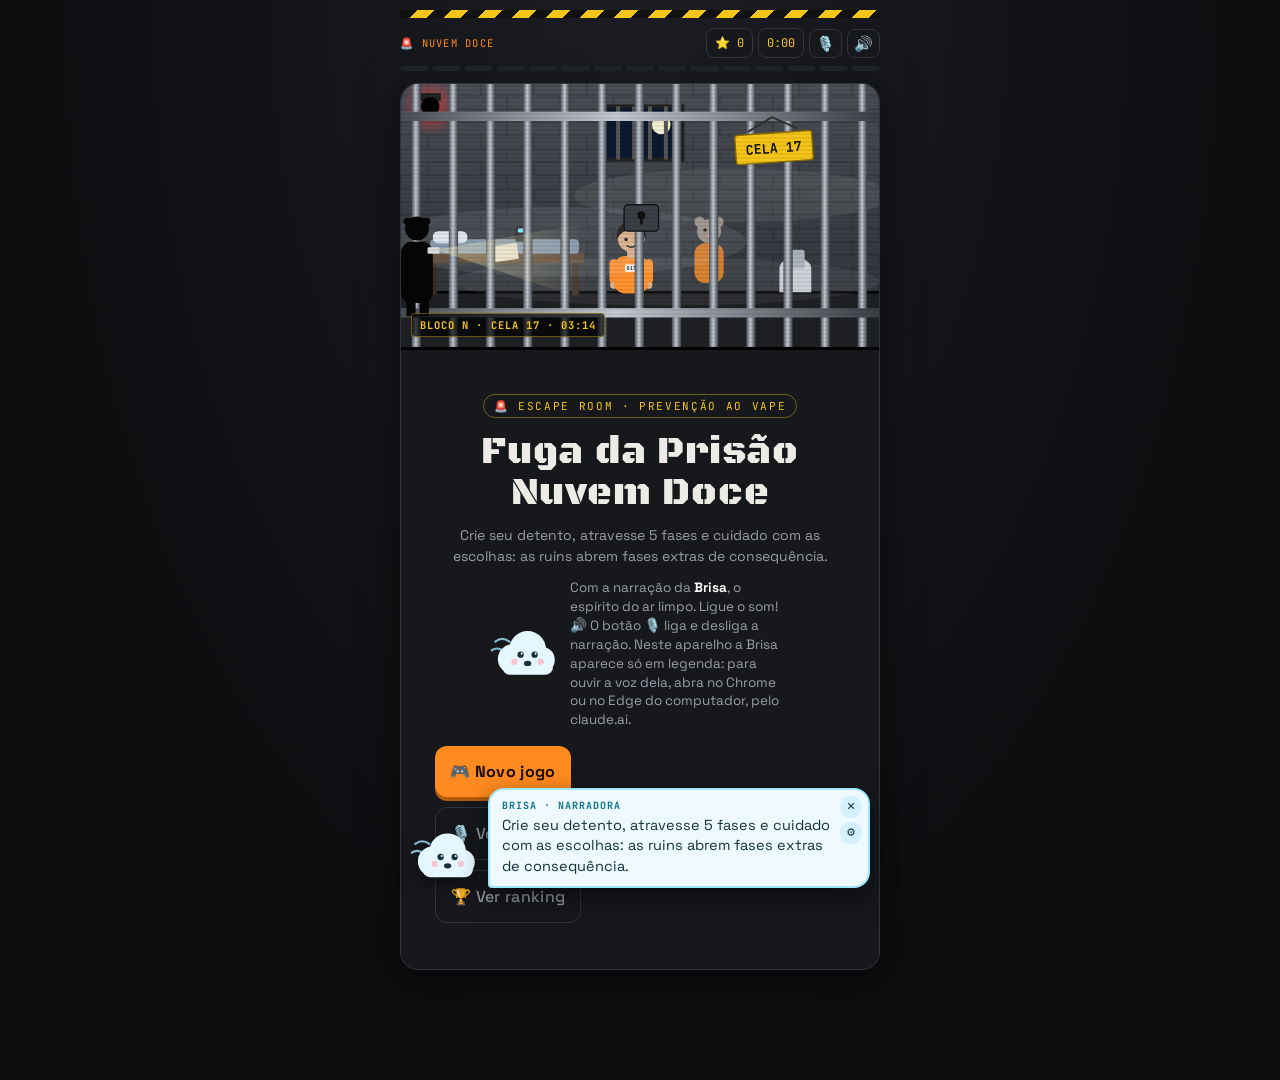
==== commit 4d4e26bd: "Testes automatizados e correções para a entrega - 43 testes (projeto, interface e narração) com rela" ====
--- a/index.html
+++ b/index.html
@@ -443,6 +443,12 @@
   .vopt.on{border-color:var(--cyan);background:rgba(92,225,255,.12)}
   .narr .nb{padding-right:34px;min-height:76px}
 
+  html{scroll-padding:72px 0 160px}
+  .narr .nb{pointer-events:none}
+  .narr .nb .ctl{pointer-events:auto}
+  .novoice-note{display:none}
+  body.novoice .novoice-note{display:inline}
+
   /* ================= ANIMAÇÕES EXTRAS ================= */
   /* Brilho que passa pelos botões */
   .btn{position:relative;overflow:hidden}
@@ -652,14 +658,14 @@
     <rect y="158" width="360" height="42" fill="#1e2024"/><path d="M0 158H360" stroke="#000" stroke-width="2"/>
     <rect x="150" y="18" width="62" height="40" fill="#0b1830" stroke="#222" stroke-width="3"/><circle cx="196" cy="32" r="7" fill="#f1f0d0"/>
     ${[162,174,186,198].map(x=>`<rect x="${x}" y="18" width="3" height="40" fill="#555"/>`).join('')}
-    <rect x="252" y="40" width="58" height="22" rx="2" fill="#f5c518"/><text x="281" y="55" font-family="JetBrains Mono,monospace" font-size="10" font-weight="700" text-anchor="middle" fill="#111">CELA 17</text>
+    
     <rect x="18" y="128" width="120" height="8" fill="#5b4330"/><rect x="22" y="118" width="112" height="11" rx="3" fill="#8193a8"/><rect x="24" y="112" width="26" height="9" rx="4" fill="#dfe6ee"/>
     <rect x="22" y="136" width="5" height="24" fill="#3b2c20"/><rect x="129" y="136" width="5" height="24" fill="#3b2c20"/>
     <rect x="86" y="108" width="9" height="12" rx="2" fill="#2a2a2e"/><rect class="podglow" x="88" y="110" width="5" height="3" rx="1" fill="#7cf9ff"/>
     <rect x="70" y="122" width="18" height="12" fill="#e9e2cf" transform="rotate(-8 79 128)"/>
     <path d="M285 158v-18a12 8 0 0 1 24 0v18z" fill="#c9cfd6"/><rect x="290" y="126" width="14" height="14" rx="2" fill="#aab2bb"/>
     ${RAT}${ME(150,98,.78)}
-    ${FOG}${ALARM}${BARS()}${GUARD(14)}</svg>`,
+    ${FOG}${ALARM}${BARS()}${GUARD(14)}<g transform="rotate(-4 281 50)"><path d="M262 36 L281 26 L300 36" stroke="#333" stroke-width="1.5" fill="none"/><rect x="252" y="38" width="58" height="22" rx="2" fill="#f5c518" stroke="#8a6d00"/><text x="281" y="53" font-family="JetBrains Mono,monospace" font-size="10" font-weight="700" text-anchor="middle" fill="#111">CELA 17</text></g></svg>`,
   cofre:()=>`<svg viewBox="0 0 360 200" preserveAspectRatio="xMidYMid slice">${DEFS}
     <rect width="360" height="200" fill="#2a3530"/><rect width="360" height="200" fill="url(#bricks)" opacity=".5"/>
     <rect y="160" width="360" height="40" fill="#1a1d1b"/>
@@ -1075,8 +1081,9 @@
   d.onclick=end;setTimeout(end,2400);
 }
 function typeText(el,text,speed=22){
+  if(!el||!el.isConnected)return;
   let i=0;el.classList.add('type');
-  const iv=setInterval(()=>{el.textContent=text.slice(0,++i);if(i%3===0)sfx.tick();if(i>=text.length){clearInterval(iv);el.classList.add('done')}},speed);
+  const iv=setInterval(()=>{if(!el.isConnected){clearInterval(iv);return}el.textContent=text.slice(0,++i);if(i%3===0)sfx.tick();if(i>=text.length){clearInterval(iv);el.classList.add('done')}},speed);
   el.onclick=()=>{clearInterval(iv);el.textContent=text;el.classList.add('done')};
 }
 
@@ -1576,7 +1583,7 @@
   setBody(`<div class="titlecard"><div class="badge">🚨 ESCAPE ROOM · PREVENÇÃO AO VAPE</div>
     <h1>Fuga da Prisão<br>Nuvem Doce</h1>
     <p class="muted">Crie seu detento, atravesse 5 fases e cuidado com as escolhas: as ruins abrem fases extras de consequência.</p>
-    <div class="hello"><div class="b">${BRISA}</div><div class="t">Com a narração da <b>Brisa</b>, o espírito do ar limpo. Ligue o som! 🔊 O botão 🎙️ liga e desliga a narração.</div></div>
+    <div class="hello"><div class="b">${BRISA}</div><div class="t">Com a narração da <b>Brisa</b>, o espírito do ar limpo. Ligue o som! 🔊 O botão 🎙️ liga e desliga a narração.<span class="novoice-note"> Neste aparelho a Brisa aparece só em legenda: para ouvir a voz dela, abra no Chrome ou no Edge do computador, pelo claude.ai.</span></div></div>
     <button class="btn" id="new">🎮 Novo jogo</button>
     <button class="btn ghost" id="voz">🎙️ Voz da Brisa e velocidade</button>
     <button class="btn ghost" id="rank">🏆 Ver ranking</button></div>`);
@@ -1622,7 +1629,7 @@
   renderScene('cela','BLOCO N · CELA 17 · 03:14',0);
   setBody(`<div class="tag">🚨 Alerta de fuga · 5 fases · 15 cadeados · ~10 min</div>
     <h2>${esc(CH.name)}, acorde.</h2>
-    <div class="story">Você acorda numa cela fria. O ar tem cheiro de <b>melancia gelada</b>, e no colchão há um pod piscando. Na outra cama, um detento magrelo te observa. O alto-falante chia:<br><br><i id="voice"></i></div>
+    <div class="story">Você acorda numa cela fria. O ar tem cheiro de <b>melancia gelada</b>, e no colchão há um pod piscando. Na outra cama, um colega de cela te observa. O alto-falante chia:<br><br><i id="voice"></i></div>
     <p>Você não é culpado de nada: essa prisão foi <b>projetada</b> para prender. Atravesse as 5 fases (cela, cofre, raio-X, pátio e portão) e saia antes do amanhecer. Escolhas ruins abrem <b>fases extras</b>.</p>
     <div class="breakdown">
       <div><span>🫁 Fôlego</span><span>sua saúde respiratória</span></div>
@@ -1795,7 +1802,7 @@
 }
 async function saveCert(info){
   const blob=await certPNG(info);if(!blob){toast('Não deu para gerar a imagem.');return}
-  const fname='certificado-nuvem-doce-'+(info.name.normalize('NFD').replace(/[^\w]+/g,'-').replace(/^-|-$/g,'').toLowerCase()||'detento')+'.png';
+  const fname='certificado-nuvem-doce-'+(info.name.normalize('NFD').replace(/[\u0300-\u036f]/g,'').replace(/[^\w]+/g,'-').replace(/^-|-$/g,'').toLowerCase()||'detento')+'.png';
   let dl=null;
   try{if(window.claude&&typeof window.claude.use==='function')dl=await window.claude.use('downloads')}catch(e){}
   if(dl){
@@ -1840,10 +1847,10 @@
 function engine(){
   if(NARR.lock)return NARR.lock;
   if(!NARR.ttsReady)return null;
-  NARR.lock=NARR.tts?'claude':(NARR.web?'web':'none');
+  NARR.lock=NARR.tts?'claude':'none';
   return NARR.lock;
 }
-const voiceAvail=()=>NARR.web||!!NARR.tts;
+const voiceAvail=()=>!!NARR.tts;
 function updVoiceUI(){document.body.classList.toggle('novoice',!voiceAvail())}
 
 /* Voz do aparelho: prefere vozes neurais ("Natural", "Online", Google) em pt-BR */
@@ -1941,7 +1948,7 @@
   const old=$('#vpanel');if(old)old.remove();
   const d=document.createElement('div');d.id='vpanel';d.className='vpanel';
   d.innerHTML=`<div class="vbox"><div class="tag">🎙️ Voz da narração</div><h2>A voz da Brisa</h2>
-    <div class="hello" style="justify-content:flex-start"><div class="b">${BRISA}</div><div class="t">${NARR.tts?'Voz natural e tranquila da Brisa.':'Neste aparelho a voz natural da Brisa não está disponível, então o jogo usa a voz do próprio aparelho. Para ouvir a Brisa, abra no Chrome ou no Edge do computador, pelo claude.ai.'}</div></div>
+    <div class="hello" style="justify-content:flex-start"><div class="b">${BRISA}</div><div class="t">${NARR.tts?'Voz natural e tranquila da Brisa.':'Neste aparelho a voz da Brisa não está disponível, então a narração aparece só em legenda. Para ouvir a Brisa, abra o jogo no Chrome ou no Edge do computador, pelo claude.ai.'}</div></div>
     <div class="row"><div class="lbl">Velocidade</div><div class="sw tx" id="vrate">${[[1,'Normal'],[.85,'🐢 Devagar']].map(([r,n])=>`<button data-r="${r}" class="${Math.abs(VPREF.rate-r)<.01?'on':''}">${n}</button>`).join('')}</div></div>
     <button class="btn" id="vtest">▶️ Ouvir um teste</button><button class="btn ghost" id="vclose">Pronto</button></div>`;
   document.body.appendChild(d);
@@ -1978,8 +1985,12 @@
 }
 function readScreen(){queue([{lazy:()=>itemsFrom($('#body'))}],1)}
 function readEl(el,pri=1){queue(itemsFrom(el).length?itemsFrom(el):[{text:el.innerText,el}],pri)}
-function readNow(items){if(engine()!=='web'){const t=Date.now();if(t-NARR.lastMicro<2500)return;NARR.lastMicro=t}speakItems(items,false)}
-
+function readNow(items){const t=Date.now();if(t-NARR.lastMicro<2500)return;NARR.lastMicro=t;speakItems(items,false)}
+
+document.addEventListener('click',e=>{
+  const adv=e.target.closest&&e.target.closest('button,.seg');
+  if(adv&&!adv.closest('.narr,.vpanel')&&!adv.matches('.relisten,.listen,#narrbtn,#mute,.chip'))stopVoice();
+},true);
 document.addEventListener('click',e=>{
   const b=e.target.closest&&e.target.closest('.listen,.relisten');if(!b)return;
   if(b.classList.contains('relisten')){stopVoice();readScreen();return}
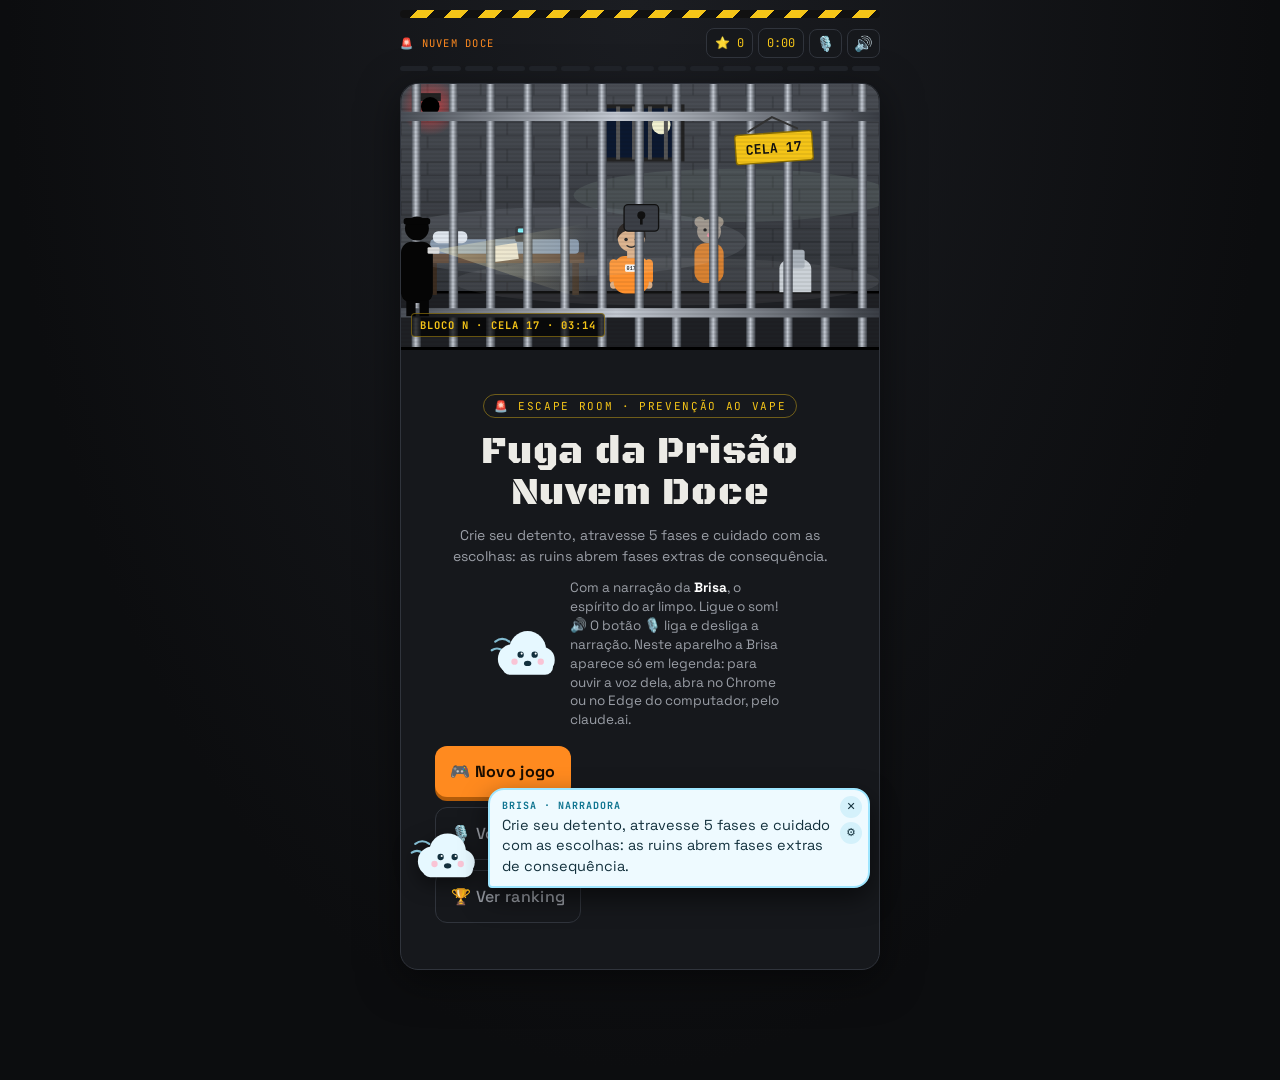
==== commit ea750a4e: "Brisa não fica muda quando a voz demora a carregar Se a voz da Brisa chegar atrasada, a narração pas" ====
--- a/index.html
+++ b/index.html
@@ -1845,10 +1845,9 @@
 try{const s=JSON.parse(localStorage.getItem(VKEY)||'null');if(s&&typeof s==='object')VPREF.rate=Number(s.rate)<.95?.85:1}catch(e){}
 function saveVPref(){try{localStorage.setItem(VKEY,JSON.stringify(VPREF))}catch(e){}}
 function engine(){
-  if(NARR.lock)return NARR.lock;
+  if(NARR.tts)return 'claude';            /* a voz da Brisa chegou (mesmo atrasada): usa ela */
   if(!NARR.ttsReady)return null;
-  NARR.lock=NARR.tts?'claude':'none';
-  return NARR.lock;
+  return 'none';
 }
 const voiceAvail=()=>!!NARR.tts;
 function updVoiceUI(){document.body.classList.toggle('novoice',!voiceAvail())}
@@ -1886,7 +1885,7 @@
       return;
     }
   }catch(e){}
-  if(tries<12)setTimeout(()=>initTTS(tries+1),700);else NARR.ttsReady=true;
+  if(tries<30)setTimeout(()=>initTTS(tries+1),700);else NARR.ttsReady=true;
 }
 
 function talking(on){$('#narr').classList.toggle('talk',on);$('#nstop').classList.toggle('hidden',!on)}
@@ -1915,7 +1914,7 @@
   items=items.map(i=>({raw:String(i.text).trim(),text:cleanSpeech(i.text),el:i.el})).filter(i=>i.text);
   if(!NARR.on||!items.length)return;
   const eng=engine();
-  if(eng===null){const w=(NARR.waitN||0);if(w<15){NARR.waitN=w+1;setTimeout(()=>speakItems(items,append),250);return}NARR.ttsReady=true;return speakItems(items,append)}
+  if(eng===null){const w=(NARR.waitN||0);if(w<15){NARR.waitN=w+1;setTimeout(()=>speakItems(items,append),250);return}NARR.waitN=0;setBubble(items[0].raw);scheduleHide(Math.max(3000,items[0].raw.length*60));return}
   if(!append){NARR.seq++;try{if(NARR.web)speechSynthesis.cancel()}catch(e){}clearHL()}
   const seq=NARR.seq;
   setBubble(items[0].raw);
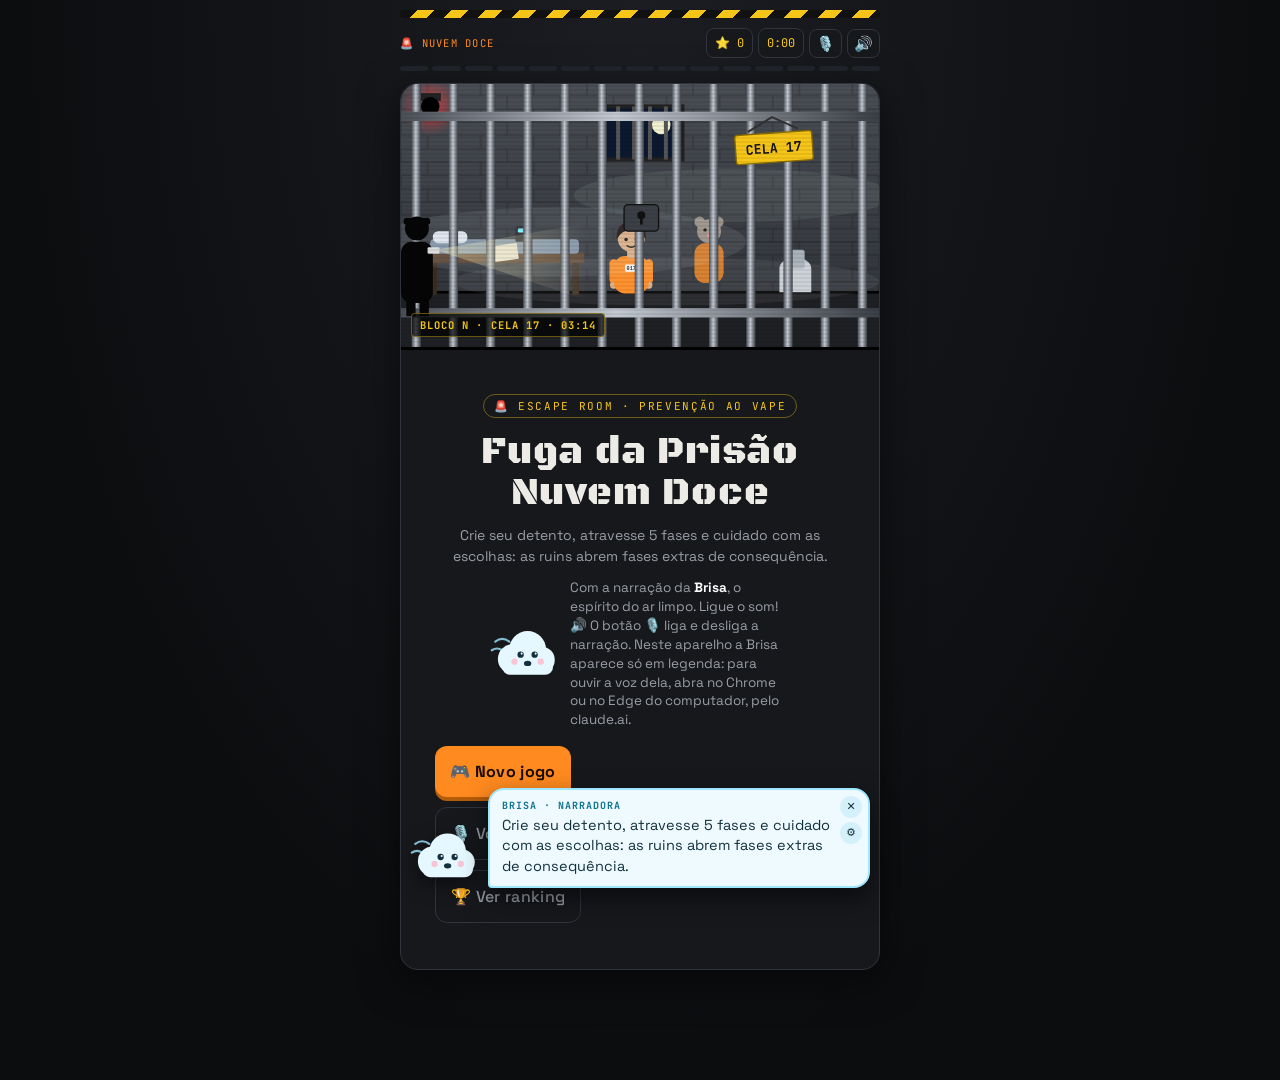
==== commit c642a924: "Voz da Brisa no Render com áudios gravados (voz neural) - Motor de narração por arquivos .mp3 (audio" ====
--- a/index.html
+++ b/index.html
@@ -4,6 +4,7 @@
 <meta charset="UTF-8">
 <meta name="viewport" content="width=device-width, initial-scale=1">
 <title>Fuga da Prisão Nuvem Doce</title>
+<link rel="icon" href="data:image/svg+xml,%3Csvg xmlns=%22http://www.w3.org/2000/svg%22 viewBox=%220 0 100 100%22%3E%3Ctext y=%22.9em%22 font-size=%2290%22%3E%F0%9F%9A%A8%3C/text%3E%3C/svg%3E">
 <link rel="preconnect" href="https://fonts.googleapis.com">
 <link href="https://fonts.googleapis.com/css2?family=Black+Ops+One&family=Space+Grotesk:wght@400;500;700&family=JetBrains+Mono:wght@500;700&display=swap" rel="stylesheet">
 <style>
@@ -846,7 +847,7 @@
     const wrong=[...sel].filter(k=>!c.items[k].ok),miss=c.items.map((it,k)=>it.ok&&!sel.has(k)?k:-1).filter(k=>k>=0);
     if(!wrong.length&&!miss.length){$('#go').remove();b.querySelectorAll('.sc').forEach(x=>x.style.pointerEvents='none');solved(c.explain);return}
     wrong.forEach(k=>b.querySelector(`.sc[data-k="${k}"]`).classList.add('bad'));
-    failed(`<h3>🚨 O scanner apitou!</h3>${wrong.length?`<p>Em vermelho: ${wrong.map(k=>c.items[k].why).join(' ')}</p>`:''}${miss.length?`<p>E ainda falta${miss.length>1?'m':''} <b>${miss.length}</b> substância${miss.length>1?'s':''} que está${miss.length>1?'o':''} no aerossol. Procure de novo!</p>`:''}`);
+    failed(`<h3>🚨 O scanner apitou!</h3>${wrong.length?`<p data-say="Os itens em vermelho não fazem parte do aerossol.">Em vermelho: ${wrong.map(k=>c.items[k].why).join(' ')}</p>`:''}${miss.length?`<p data-say="E ainda falta coisa que está no aerossol. Procure de novo!">E ainda falta${miss.length>1?'m':''} <b>${miss.length}</b> substância${miss.length>1?'s':''} que está${miss.length>1?'o':''} no aerossol. Procure de novo!</p>`:''}`);
   };
 }
 
@@ -902,7 +903,7 @@
 
 function hunt(c){
   const b=setBody(`${head(c.tag,c.title)}${c.intro}
-    <div class="post hunting"><div class="ph">🍉✨💨</div><div class="pb"><div class="pu">@vibe.cloudz ✔️</div>${c.post}</div></div>
+    <div class="post hunting"><div class="ph">🍉✨💨</div><div class="pb" data-say="O post diz: Novo sabor melancia gelo! Todo mundo da galera já tá usando, nem tem cheiro e é tão leve. Hashtag aesthetic, hashtag vibe. Quarenta e oito mil curtidas. Agora toque nas cinco iscas escondidas no texto."><div class="pu">@vibe.cloudz ✔️</div>${c.post}</div></div>
     <div class="counter" id="cnt">Iscas encontradas: 0 / ${Object.keys(c.baits).length}</div>
     <div class="baitlog" id="log"></div><div id="fb"></div>`);
   const total=Object.keys(c.baits).length;let found=0,decoyHits=0;
@@ -1023,7 +1024,7 @@
 
 function race(){
   setBody(`<span class="choice-tag">🏃 TESTE DE FÔLEGO</span><h2>Corrida pelo pátio</h2>
-    <div class="story">O holofote vai varrer o pátio de novo em segundos. Você precisa <b>atravessar correndo</b> até o portão sem ser visto. Seu fôlego agora: <b>${F}</b>.</div>
+    <div class="story" data-say="O holofote vai varrer o pátio de novo em segundos. Você precisa atravessar correndo até o portão sem ser visto. Olhe o seu fôlego no topo da tela.">O holofote vai varrer o pátio de novo em segundos. Você precisa <b>atravessar correndo</b> até o portão sem ser visto. Seu fôlego agora: <b>${F}</b>.<span hidden></span></div>
     <p class="muted">Precisa de pelo menos 70 de fôlego para chegar sem parar.</p>${''}
     <button class="btn" id="run">🏃 CORRER!</button><div id="fb"></div>`);
   $('#run').onclick=()=>{
@@ -1250,7 +1251,7 @@
       $('#nx').onclick=()=>{sfx.click();done()};scrollToEl($('#fb'));return;
     }
     tries++;wrong.forEach(k=>b.querySelector(`.sc[data-k="${k}"]`).classList.add('bad'));
-    failed(`<h3>🚨 Ainda não.</h3>${wrong.length?`<p>${wrong.map(k=>c.items[k].why).join(' ')}</p>`:''}${miss?`<p>Falta${miss>1?'m':''} <b>${miss}</b>. Olhe de novo!</p>`:''}`);
+    failed(`<h3>🚨 Ainda não.</h3>${wrong.length?`<p data-say="Os itens em vermelho não estão certos.">${wrong.map(k=>c.items[k].why).join(' ')}</p>`:''}${miss?`<p data-say="Ainda falta marcar alguma coisa. Olhe de novo!">Falta${miss>1?'m':''} <b>${miss}</b>. Olhe de novo!</p>`:''}`);
   };
 }
 
@@ -1439,7 +1440,7 @@
      {t:'💪 Porque melhora o desempenho no esporte',why:'Vape piora o fôlego. Isso é mito.'},{t:'😟 Estresse e ansiedade',ok:true}],
     explain:`<h3>🔓 Fatores mapeados!</h3><p><b>Curiosidade, sabores, amigos, propaganda, a falsa ideia de que é inofensivo e o estresse</b> estão entre os principais motivos. Saber disso ajuda a perceber quando alguém está tentando te influenciar.</p>`}),
    ()=>mcq({tag:'Fase 4 · Cadeado 3 de 3',title:'🕵️ Checagem de fake',
-    intro:`<p>Nos comentários do post, alguém escreveu:</p><div class="post"><div class="comment"><b>@leo_zz</b> li que vape é 95% mais seguro que cigarro, então pra gente tá liberado 🤙</div></div>`,
+    intro:`<p>Nos comentários do post, alguém escreveu:</p><div class="post"><div class="comment" data-say="O Léo comentou: li que vape é noventa e cinco por cento mais seguro que cigarro, então pra gente tá liberado."><b>@leo_zz</b> li que vape é 95% mais seguro que cigarro, então pra gente tá liberado 🤙</div></div>`,
     q:'Como desmontar esse argumento?',
     opts:[
      {t:'Se tem número e porcentagem, deve ser verdade.',why:`<p>Número sem contexto é uma tática clássica de desinformação. Sempre pergunte: <b>comparado com o quê? Para quem? Quem disse?</b></p>`},
@@ -1628,7 +1629,7 @@
   resetRun();drawProg();drawStatus();
   renderScene('cela','BLOCO N · CELA 17 · 03:14',0);
   setBody(`<div class="tag">🚨 Alerta de fuga · 5 fases · 15 cadeados · ~10 min</div>
-    <h2>${esc(CH.name)}, acorde.</h2>
+    <h2 data-say="Ei, acorda!">${esc(CH.name)}, acorde.</h2>
     <div class="story">Você acorda numa cela fria. O ar tem cheiro de <b>melancia gelada</b>, e no colchão há um pod piscando. Na outra cama, um colega de cela te observa. O alto-falante chia:<br><br><i id="voice"></i></div>
     <p>Você não é culpado de nada: essa prisão foi <b>projetada</b> para prender. Atravesse as 5 fases (cela, cofre, raio-X, pátio e portão) e saia antes do amanhecer. Escolhas ruins abrem <b>fases extras</b>.</p>
     <div class="breakdown">
@@ -1639,7 +1640,7 @@
     </div>
     <p class="muted">Erro em pergunta é aprendizado (só toca o alarme). Escolha ruim tem <b>consequência</b>.</p>
     <button class="btn" id="go">🔦 Começar a fuga</button>`);
-  {const vtxt=`Bem-vindo à Nuvem Doce, ${CH.name}. Aqui quem manda é o carcereiro Nico. Ninguém entra achando que vai ficar… mas fica.`;const stE=$('#body .story');stE.dataset.say=stE.innerText+' '+vtxt}
+  {const vtxt=`Bem-vindo à Nuvem Doce. Aqui quem manda é o carcereiro Nico. Ninguém entra achando que vai ficar… mas fica.`;const stE=$('#body .story');stE.dataset.say=stE.innerText+' '+vtxt}
   setTimeout(()=>typeText($('#voice'),`"Bem-vindo à Nuvem Doce, ${CH.name}. Aqui quem manda é o carcereiro Nico. Ninguém entra achando que vai ficar… mas fica."`),400);
   $('#go').onclick=()=>{sfx.click();startTimer();startPhase(0)};
 }
@@ -1667,13 +1668,13 @@
     <div class="stars">${[1,2,3].map(i=>`<span class="${i<=stars?'':'off'}">⭐</span>`).join('')}</div>
     <div class="rank">${rank}</div>
     <p style="text-align:center">${E.p}</p>
-    <div class="cert"><div class="ct">CERTIFICADO DE FUGA</div><p>Certificamos que</p><div class="cn" id="certname"></div>
+    <div class="cert" data-say="Seu certificado de fuga está pronto! Você pode baixar e guardar."><div class="ct">CERTIFICADO DE FUGA</div><p>Certificamos que</p><div class="cn" id="certname"></div>
       <p>escapou da Prisão Nuvem Doce depois de abrir <b>${done} cadeados</b> sobre os riscos do cigarro eletrônico.</p>
       ${VARAL?'<div class="msg" id="certmsg"></div>':''}
       <div class="meta">${new Date().toLocaleDateString('pt-BR')} · ${E.tag}</div>
       <div class="meta">Ação de educação em saúde · Enfermagem UniCerrado</div><div class="seal">🏅</div></div>
     <div class="certbtns" style="${window.top===window?'':'grid-template-columns:1fr'}"><button class="btn go" id="dlcert">⬇️ Baixar certificado</button>${window.top===window?'<button class="btn ghost" id="prcert">🖨️ Imprimir</button>':''}</div>
-    <div class="breakdown">
+    <div class="breakdown" data-say="Confira a sua pontuação final.">
       <div><span>Cadeados e escolhas</span><span>${score}</span></div>
       <div><span>Bônus 🫁 fôlego final</span><span>+${bonusF}</span></div>
       <div><span>Bônus ⛓️ liberdade (100 − ${D})</span><span>+${bonusD}</span></div>
@@ -1825,12 +1826,12 @@
   bad:['Hmm… essa escolha vai trazer consequência.','Eita… o Nico gostou dessa.'],
   raceOk:'Uhul! Chegou sem tossir!',raceBad:'Ai… a tosse te travou.',
   gate:['Grade aberta! Mandou muito bem nessa fase!','Clank! Mais uma fase vencida!'],
-  end:{livre:n=>`${n}, você está livre! Sem corrente nenhuma. Tô muito orgulhosa de você!`,
-    cicatriz:n=>`Você saiu, ${n}! Experimentou no caminho, mas aprendeu muito.`,
-    corrente:n=>`Você atravessou o portão, ${n}… mas o Nico veio junto. Pedir ajuda não é vergonha, tá? Dá pra sair dessa.`}
+  end:{livre:n=>`Você está livre! Sem corrente nenhuma. Tô muito orgulhosa de você!`,
+    cicatriz:n=>`Você saiu! Experimentou no caminho, mas aprendeu muito.`,
+    corrente:n=>`Você atravessou o portão… mas o Nico veio junto. Pedir ajuda não é vergonha, tá? Dá pra sair dessa.`}
 };
 const pick=a=>a[Math.floor(Math.random()*a.length)];
-const NARR={on:true,tts:null,web:!!(window.speechSynthesis&&window.SpeechSynthesisUtterance),hideT:null,buf:[],flushT:null,seq:0,ttsItems:[],lastMicro:0,ttsFail:0};
+const NARR={on:true,tts:null,hideT:null,buf:[],flushT:null,seq:0,ttsItems:[],lastMicro:0,ttsFail:0};
 const LISTEN='<button class="listen" type="button">🔊 Ouvir</button>';
 const BRISA=`<svg viewBox="0 0 80 70" aria-hidden="true">
   <path d="M6 20 q8 -6 16 0 M2 30 q6 -4 12 0" stroke="#9fe6ff" stroke-width="2.5" fill="none" stroke-linecap="round" class="wind"/>
@@ -1844,24 +1845,46 @@
 let VPREF={engine:'claude',claudeVoice:'airy',webName:'',rate:1};
 try{const s=JSON.parse(localStorage.getItem(VKEY)||'null');if(s&&typeof s==='object')VPREF.rate=Number(s.rate)<.95?.85:1}catch(e){}
 function saveVPref(){try{localStorage.setItem(VKEY,JSON.stringify(VPREF))}catch(e){}}
+/* Áudios gravados da Brisa (pasta audio/, usada no site próprio/Render) */
+const AUDIO={map:null,ready:false,base:'audio/',cur:null,q:[],waitT:null};
+function initAudio(){
+  if(window.top!==window){AUDIO.ready=true;return}
+  try{
+    fetch(AUDIO.base+'manifest.json',{cache:'no-cache'}).then(r=>r.ok?r.json():null).then(m=>{
+      if(m&&typeof m==='object'&&!Array.isArray(m)&&Object.keys(m).length)AUDIO.map=m;
+    }).catch(()=>{}).finally(()=>{AUDIO.ready=true;updVoiceUI()});
+  }catch(e){AUDIO.ready=true}
+}
 function engine(){
-  if(NARR.tts)return 'claude';            /* a voz da Brisa chegou (mesmo atrasada): usa ela */
-  if(!NARR.ttsReady)return null;
+  if(NARR.tts)return 'claude';            /* voz da Brisa no claude.ai (mesmo se chegar atrasada) */
+  if(AUDIO.map)return 'audio';            /* áudios gravados no site próprio */
+  if(!NARR.ttsReady||!AUDIO.ready)return null;
   return 'none';
 }
-const voiceAvail=()=>!!NARR.tts;
+const voiceAvail=()=>!!NARR.tts||!!AUDIO.map;
+function audioSpeak(items,append,seq){
+  if(!append)audioStop();
+  items.forEach(it=>AUDIO.q.push({...it,seq}));
+  if(!AUDIO.cur&&!AUDIO.waitT)audioNext();
+}
+function audioStop(){AUDIO.q=[];clearTimeout(AUDIO.waitT);AUDIO.waitT=null;if(AUDIO.cur){try{AUDIO.cur.pause()}catch(e){}AUDIO.cur=null}}
+function audioNext(){
+  clearTimeout(AUDIO.waitT);AUDIO.waitT=null;
+  let it=AUDIO.q.shift();
+  while(it&&it.seq!==NARR.seq)it=AUDIO.q.shift();
+  if(!it){talking(false);clearHL();scheduleHide(1500);return}
+  hl(it.el);setBubble(it.raw);
+  const f=AUDIO.map[it.text];
+  if(!f||typeof f!=='string'||!/^[\w.-]+$/.test(f)){talking(false);AUDIO.waitT=setTimeout(audioNext,Math.min(4000,600+it.text.length*45));return}
+  const a=new Audio(AUDIO.base+f);AUDIO.cur=a;
+  try{a.playbackRate=VPREF.rate}catch(e){}
+  a.onplaying=()=>{if(AUDIO.cur===a)talking(true)};
+  const fim=()=>{if(AUDIO.cur===a){AUDIO.cur=null;audioNext()}};
+  a.onended=fim;a.onerror=fim;
+  const pr=a.play();if(pr&&pr.catch)pr.catch(()=>{if(AUDIO.cur===a){AUDIO.cur=null;talking(false);AUDIO.waitT=setTimeout(audioNext,400)}});
+  const nx=AUDIO.q[0];if(nx&&AUDIO.map[nx.text]){const pre=new Audio();pre.preload='auto';pre.src=AUDIO.base+AUDIO.map[nx.text]}
+}
 function updVoiceUI(){document.body.classList.toggle('novoice',!voiceAvail())}
-
-/* Voz do aparelho: prefere vozes neurais ("Natural", "Online", Google) em pt-BR */
-let webVoice=null;
-function ptVoices(){try{return (speechSynthesis.getVoices()||[]).filter(v=>/^pt/i.test(v.lang))}catch(e){return []}}
-function voiceScore(v){let s=0;if(/pt[-_]BR/i.test(v.lang))s+=10;if(/natural|neural|online/i.test(v.name))s+=8;if(/google/i.test(v.name))s+=6;if(/francisca|thalita|antonio|luciana|felipe/i.test(v.name))s+=3;if(/espeak|compact/i.test(v.name))s-=10;return s}
-function pickWebVoice(){
-  if(NARR.webLocked&&webVoice)return;
-  const vs=ptVoices();
-  webVoice=(VPREF.webName&&vs.find(v=>v.name===VPREF.webName))||vs.sort((a,b)=>voiceScore(b)-voiceScore(a))[0]||null;
-}
-if(NARR.web){pickWebVoice();try{speechSynthesis.addEventListener('voiceschanged',pickWebVoice)}catch(e){try{speechSynthesis.onvoiceschanged=pickWebVoice}catch(_){}}}
 
 /* Voz natural do Claude */
 function initTTS(tries=0){
@@ -1895,27 +1918,13 @@
 function hl(el){clearHL();if(el&&el.isConnected){el.classList.add('reading');const r=el.getBoundingClientRect();if(r.top<70||r.bottom>innerHeight-120)el.scrollIntoView({behavior:'smooth',block:'center'})}}
 function cleanSpeech(t){return String(t).replace(/\p{Extended_Pictographic}|️|‍|[█▌·]/gu,' ').replace(/[“”"]/g,'').replace(/(^|[^\p{L}])([A-ZÀ-ÚÇ]{3,})(?=[^\p{L}]|$)/gu,(m,a,w)=>a+(['EVALI','SUS','UBS','RDC'].includes(w)?w:w.toLowerCase())).replace(/\s+/g,' ').trim()}
 
-function webSpeakItems(items,append,seq){
-  if(!webVoice)pickWebVoice();
-  items.forEach((it,ii)=>{
-    const parts=it.text.match(/[^.!?…]+[.!?…]*\s*/g)||[it.text];const chunks=[];let cur='';
-    parts.forEach(p=>{if((cur+p).length>170&&cur){chunks.push(cur);cur=p}else cur+=p});if(cur.trim())chunks.push(cur);
-    chunks.forEach((c,ci)=>{
-      const u=new SpeechSynthesisUtterance(c.trim());u.lang='pt-BR';u.rate=.95*VPREF.rate;u.pitch=1.05;if(webVoice)u.voice=webVoice;
-      u.onstart=()=>{if(seq!==NARR.seq)return;talking(true);if(ci===0){hl(it.el);setBubble(it.raw)}};
-      u.onend=()=>{if(seq!==NARR.seq)return;if(ii===items.length-1&&ci===chunks.length-1&&!speechSynthesis.pending){talking(false);clearHL();scheduleHide(1500)}};
-      u.onerror=()=>{if(seq!==NARR.seq)return;talking(false)};
-      try{speechSynthesis.speak(u)}catch(e){}
-    });
-  });
-}
 /* Fala uma lista de itens, em ordem. append=true continua depois do que já está falando */
 function speakItems(items,append){
   items=items.map(i=>({raw:String(i.text).trim(),text:cleanSpeech(i.text),el:i.el})).filter(i=>i.text);
   if(!NARR.on||!items.length)return;
   const eng=engine();
   if(eng===null){const w=(NARR.waitN||0);if(w<15){NARR.waitN=w+1;setTimeout(()=>speakItems(items,append),250);return}NARR.waitN=0;setBubble(items[0].raw);scheduleHide(Math.max(3000,items[0].raw.length*60));return}
-  if(!append){NARR.seq++;try{if(NARR.web)speechSynthesis.cancel()}catch(e){}clearHL()}
+  if(!append){NARR.seq++;clearHL()}
   const seq=NARR.seq;
   setBubble(items[0].raw);
   if(eng==='claude'&&!NARR.tts){scheduleHide(Math.max(3000,items[0].raw.length*60));return}
@@ -1932,12 +1941,12 @@
     });
     return;
   }
-  if(eng==='web'){NARR.webLocked=true;webSpeakItems(items,append,seq);return}
+  if(eng==='audio'){audioSpeak(items,append,seq);return}
   scheduleHide(Math.max(3000,items[0].raw.length*60));
 }
 function stopVoice(){
   NARR.seq++;NARR.buf=[];clearTimeout(NARR.flushT);
-  try{if(NARR.web)speechSynthesis.cancel()}catch(e){}
+  audioStop();
   try{if(NARR.tts&&NARR.tts.active())NARR.tts.stop().catch(()=>{})}catch(e){}
   talking(false);clearHL();
 }
@@ -1947,7 +1956,7 @@
   const old=$('#vpanel');if(old)old.remove();
   const d=document.createElement('div');d.id='vpanel';d.className='vpanel';
   d.innerHTML=`<div class="vbox"><div class="tag">🎙️ Voz da narração</div><h2>A voz da Brisa</h2>
-    <div class="hello" style="justify-content:flex-start"><div class="b">${BRISA}</div><div class="t">${NARR.tts?'Voz natural e tranquila da Brisa.':'Neste aparelho a voz da Brisa não está disponível, então a narração aparece só em legenda. Para ouvir a Brisa, abra o jogo no Chrome ou no Edge do computador, pelo claude.ai.'}</div></div>
+    <div class="hello" style="justify-content:flex-start"><div class="b">${BRISA}</div><div class="t">${NARR.tts||AUDIO.map?'Voz natural e tranquila da Brisa.':'Neste aparelho a voz da Brisa não está disponível, então a narração aparece só em legenda. Para ouvir a Brisa, abra o jogo no Chrome ou no Edge do computador, pelo claude.ai.'}</div></div>
     <div class="row"><div class="lbl">Velocidade</div><div class="sw tx" id="vrate">${[[1,'Normal'],[.85,'🐢 Devagar']].map(([r,n])=>`<button data-r="${r}" class="${Math.abs(VPREF.rate-r)<.01?'on':''}">${n}</button>`).join('')}</div></div>
     <button class="btn" id="vtest">▶️ Ouvir um teste</button><button class="btn ghost" id="vclose">Pronto</button></div>`;
   document.body.appendChild(d);
@@ -1974,7 +1983,7 @@
     if(el.matches('.opt')&&el.querySelector('.k'))t='Opção '+el.querySelector('.k').textContent+': '+[...el.children].slice(1).map(x=>x.innerText).join(' ');
     else if(el.matches('.ch'))t='Opção '+(++chN)+': '+t;
     else if(el.matches('.door'))t='Porta '+t;
-    else if(el.matches('.breakdown'))t=[...el.children].map(r=>[...r.children].map(c=>c.innerText.trim()).join(': ')).join('. ')+'.';
+    else if(el.matches('.breakdown')&&!el.dataset.say)t=[...el.children].map(r=>[...r.children].map(c=>c.innerText.trim()).join(': ')).join('. ')+'.';
     else if(el.matches('.npc .say')){const s=el.querySelector('small');t=(s?s.innerText.split(',')[0]+' fala: ':'')+t.replace(s?s.innerText:'','')}
     else if(el.matches('.mvfront'))t=t.replace('DETENTO ANTIGO DIZ:','Um detento antigo diz:').replace(/[.\s"]+$/,'')+'. É mito ou verdade?';
     if(!optsAnnounced&&el.matches('.opt,.ch')&&root.querySelectorAll('.opt,.ch').length>1){optsAnnounced=true;out.push({text:'Escolha uma opção:'})}
@@ -2013,7 +2022,7 @@
 $('#nbrisa').innerHTML=BRISA;
 /* ================= INÍCIO ================= */
 $('#mute').onclick=e=>{muted=!muted;e.currentTarget.textContent=muted?'🔇':'🔊'};
-initDB();initTTS();updVoiceUI();
+initDB();initTTS();initAudio();updVoiceUI();
 drawProg();
 titleScreen();
 
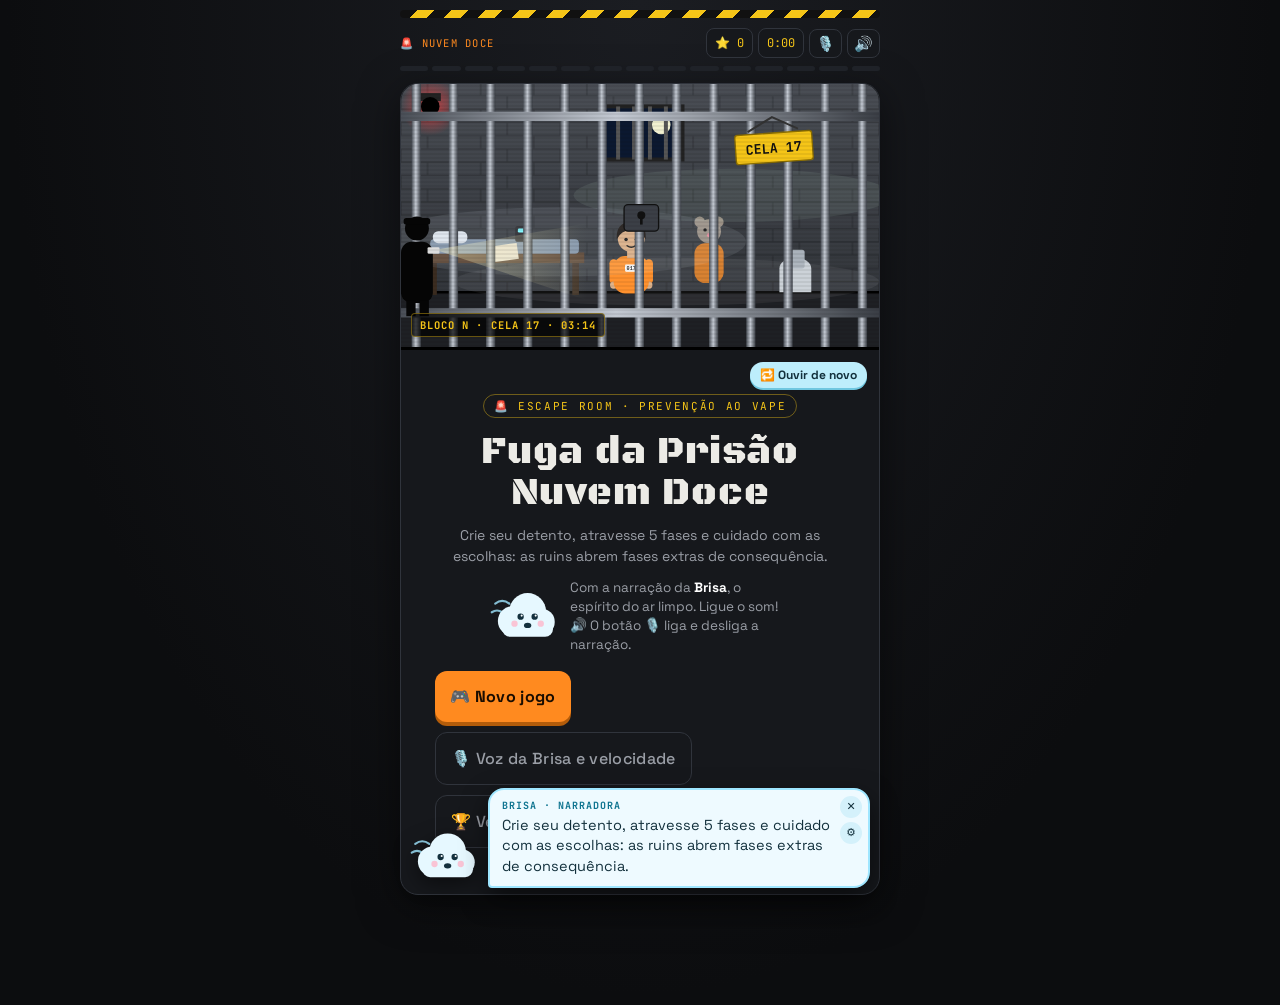
==== commit da7aef73: "Áudios gravados também no claude.ai (celular sem a voz da Brisa) Co-Authored-By: Claude Opus 5.5 <no" ====
--- a/index.html
+++ b/index.html
@@ -1848,7 +1848,6 @@
 /* Áudios gravados da Brisa (pasta audio/, usada no site próprio/Render) */
 const AUDIO={map:null,ready:false,base:'audio/',cur:null,q:[],waitT:null};
 function initAudio(){
-  if(window.top!==window){AUDIO.ready=true;return}
   try{
     fetch(AUDIO.base+'manifest.json',{cache:'no-cache'}).then(r=>r.ok?r.json():null).then(m=>{
       if(m&&typeof m==='object'&&!Array.isArray(m)&&Object.keys(m).length)AUDIO.map=m;
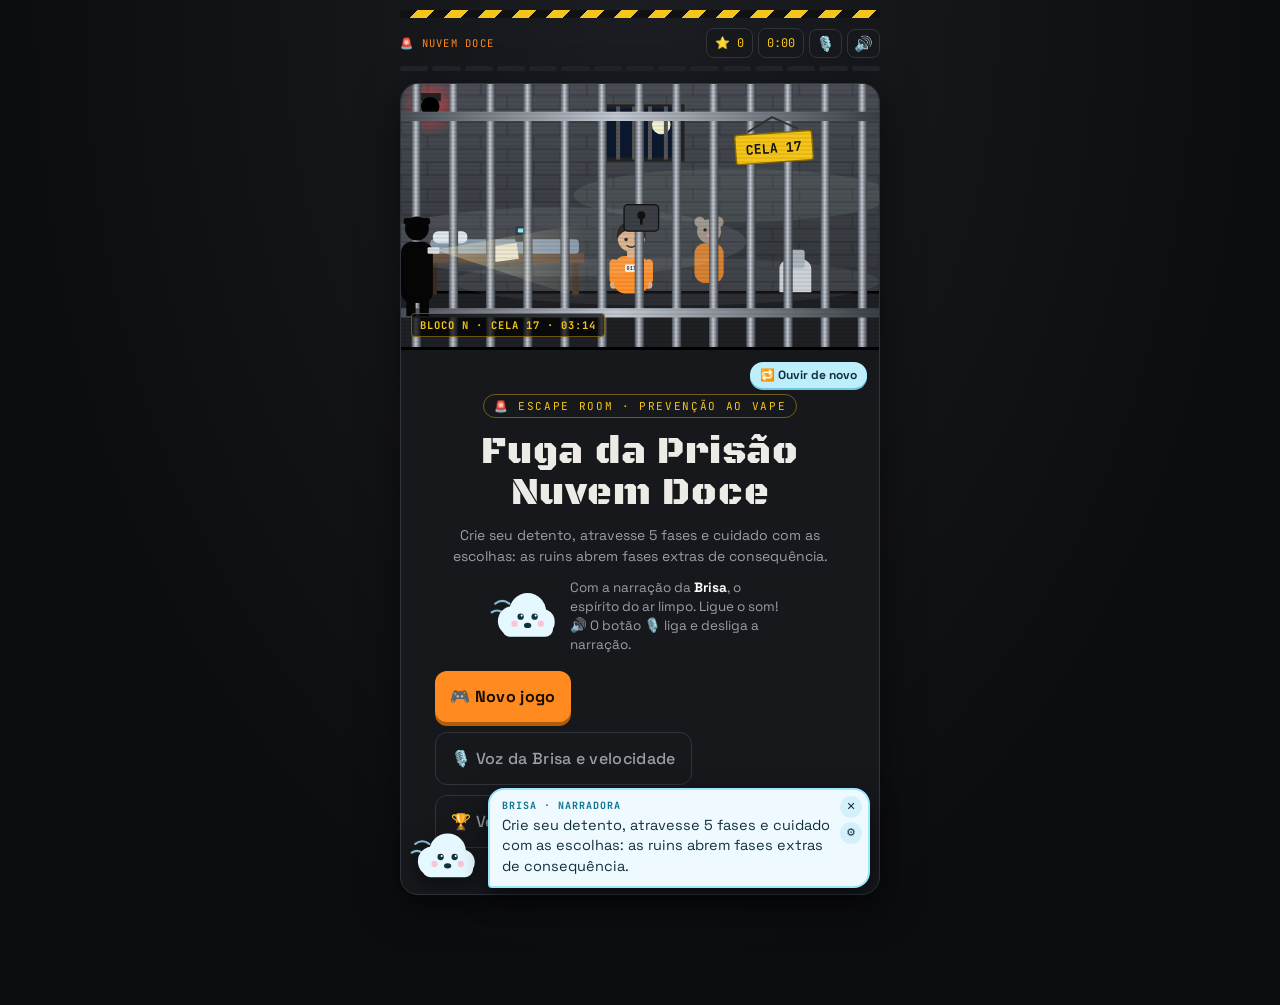
==== commit b0fb294d: "Servidor com mini banco de dados (SQLite) e painel do professor - app.py (Starlette + uvicorn): serv" ====
--- a/index.html
+++ b/index.html
@@ -530,6 +530,8 @@
     body{background:#fff!important;padding:0}
   }
 
+  .postit{overflow-wrap:anywhere}
+
 .status .av svg{width:100%;height:100%}
 .rr .av svg{width:100%;height:100%}
 </style>
@@ -1191,7 +1193,7 @@
   vt.oninput=upd;
   b.querySelectorAll('.chip').forEach(ch=>ch.onclick=()=>{sfx.tick();vt.value=ch.textContent;upd();readNow([{text:ch.textContent,el:ch}])});
   go.onclick=()=>{
-    VARAL=vt.value.trim().slice(0,120);
+    VARAL=vt.value.trim().slice(0,120);enviarVaral(VARAL);
     vt.setAttribute('readonly','');go.remove();b.querySelectorAll('.chip').forEach(x=>x.remove());
     const vl=$('#vl');vl.innerHTML=`<div class="line"></div><div class="postit"></div>`;vl.querySelector('.postit').textContent=VARAL;
     setTimeout(()=>solved(c.explain),900);
@@ -1522,6 +1524,56 @@
 }
 
 
+/* ================= SERVIDOR PRÓPRIO (Render) ================= */
+const SERVER={on:false};
+let DEVICE_ID='';
+function deviceId(){
+  if(DEVICE_ID)return DEVICE_ID;
+  try{DEVICE_ID=localStorage.getItem('fugaDispositivo')||''}catch(e){}
+  if(!/^[A-Za-z0-9_-]{8,64}$/.test(DEVICE_ID)){
+    const a=new Uint8Array(12);try{crypto.getRandomValues(a)}catch(e){for(let i=0;i<12;i++)a[i]=Math.random()*256}
+    DEVICE_ID='d'+[...a].map(x=>x.toString(16).padStart(2,'0')).join('');
+    try{localStorage.setItem('fugaDispositivo',DEVICE_ID)}catch(e){}
+  }
+  return DEVICE_ID;
+}
+function plataforma(){
+  const ua=navigator.userAgent||'';
+  if(/iPad|Tablet/i.test(ua)||(/Android/i.test(ua)&&!/Mobile/i.test(ua)))return 'tablet';
+  if((navigator.userAgentData&&navigator.userAgentData.mobile)||/Mobi|Android|iPhone/i.test(ua))return 'celular';
+  return 'computador';
+}
+async function api(path,body,ms=8000){
+  const ctl=new AbortController();const t=setTimeout(()=>ctl.abort(),ms);
+  try{
+    const r=await fetch(path,body?{method:'POST',headers:{'content-type':'application/json'},body:JSON.stringify(body),signal:ctl.signal}:{signal:ctl.signal,cache:'no-store'});
+    const j=await r.json().catch(()=>null);
+    if(!r.ok||!j||!j.ok)throw new Error((j&&j.erro)||('erro '+r.status));
+    return j;
+  }finally{clearTimeout(t)}
+}
+function pingDispositivo(){if(SERVER.on&&document.visibilityState!=='hidden')api('/api/dispositivo',{id:deviceId(),plataforma:plataforma()}).catch(()=>{})}
+function initServer(){
+  if(window.top!==window||!/^https?:$/.test(location.protocol))return;
+  if(document.documentElement.dataset.servidor!=='nuvem-doce')return;   /* só quando o jogo vem do nosso servidor */
+  api('/api/saude',null,5000).then(j=>{
+    if(j.servidor!=='nuvem-doce')return;
+    SERVER.on=true;pingDispositivo();
+    setInterval(pingDispositivo,60000);
+    document.addEventListener('visibilitychange',pingDispositivo);
+  }).catch(()=>{});
+}
+async function loadServerRanking(){
+  try{
+    const j=await api('/api/ranking?limite=20');
+    return (j.ranking||[]).map(r=>{const e=cleanEntry({nick:r.apelido,score:r.pontos,stars:r.estrelas,time:r.tempo,ending:r.final,av:r.avatar});if(e)e.id='s'+r.id;return e}).filter(Boolean);
+  }catch(e){return null}
+}
+function enviarVaral(msg){
+  if(SERVER.on)api('/api/varal',{dispositivo:deviceId(),apelido:CH.name,mensagem:msg}).catch(()=>{});
+  else if(DB){try{DB.collection('varal').add({nick:String(CH.name).slice(0,16),msg:String(msg).slice(0,120),at:Date.now()}).catch(()=>{})}catch(e){}}
+}
+
 /* ================= RANKING ================= */
 const LKEY='fugaNuvemDoceRanking';
 let DB=null,dbTries=0;
@@ -1562,14 +1614,14 @@
     container.querySelectorAll('.tabs button').forEach(b=>b.classList.toggle('on',b.dataset.t===t));
     const rk=$('#rk'),note=$('#rknote');
     if(t==='l'){rk.innerHTML=rowsHTML(localList().map(cleanEntry).filter(Boolean).slice(0,20),myId);note.textContent='Partidas jogadas neste celular ou computador.';return}
-    if(!DB){rk.innerHTML=`<div class="empty">O ranking geral não está disponível nesta tela.<br>Ele funciona para quem abre o jogo logado no claude.ai com permissão de participante.<br>Veja o ranking <b>deste aparelho</b> 👆</div>`;note.textContent='';return}
+    if(!DB&&!SERVER.on){rk.innerHTML=`<div class="empty">O ranking geral não está disponível nesta tela.<br>Ele funciona no site do jogo (Render) ou no claude.ai com permissão de participante.<br>Veja o ranking <b>deste aparelho</b> 👆</div>`;note.textContent='';return}
     rk.innerHTML=`<div class="empty">Carregando ranking… ⏳</div>`;note.textContent='';
-    const g=await loadGlobal();
+    const g=SERVER.on?await loadServerRanking():await loadGlobal();
     if(g===null){rk.innerHTML=`<div class="empty">Não deu para carregar o ranking geral agora. Tente de novo em instantes ou veja o ranking deste aparelho.</div>`;return}
     rk.innerHTML=rowsHTML(g,myId);note.textContent='Top 20 de todos os jogadores.';
   };
   container.querySelectorAll('.tabs button').forEach(b=>b.onclick=()=>{sfx.click();show(b.dataset.t)});
-  show(startTab||(DB?'g':'l'));
+  show(startTab||(DB||SERVER.on?'g':'l'));
 }
 function rankingScreen(){
   renderPlain(`<div class="tag">🏆 Hall da Fuga</div><h1>Ranking</h1><p class="muted">🌅 Livre · 🩹 Livre com cicatriz · ⛓️ Saiu com a corrente</p><div id="rkv"></div><button class="btn ghost" id="back">← Voltar</button>`);
@@ -1709,7 +1761,13 @@
   $('#newc').onclick=()=>{sfx.click();CH={name:'',s:1,h:0,hc:0,u:0,a:0,p:0};creator()};
   const sub=$('#sub');
   let gid=null;
-  if(DB){
+  if(SERVER.on){
+    sub.textContent='Enviando sua pontuação para o ranking geral…';
+    try{
+      const j=await api('/api/pontuacao',{dispositivo:deviceId(),apelido:entry.nick,pontos:entry.score,estrelas:entry.stars,tempo:entry.time,final:entry.ending,avatar:entry.av});
+      gid='s'+j.id;sub.textContent=`✅ Pontuação enviada! Você está em ${j.posicao}º lugar no ranking geral.`;
+    }catch(e){sub.textContent='Não deu para enviar ao ranking geral agora. Sua partida ficou salva neste aparelho.'}
+  }else if(DB){
     sub.textContent='Enviando sua pontuação para o ranking geral…';
     try{
       const doc={nick:entry.nick,score:entry.score,stars:entry.stars,time:entry.time,ending:entry.ending,av:entry.av,at:entry.at};
@@ -2021,7 +2079,7 @@
 $('#nbrisa').innerHTML=BRISA;
 /* ================= INÍCIO ================= */
 $('#mute').onclick=e=>{muted=!muted;e.currentTarget.textContent=muted?'🔇':'🔊'};
-initDB();initTTS();initAudio();updVoiceUI();
+initDB();initServer();initTTS();initAudio();updVoiceUI();
 drawProg();
 titleScreen();
 
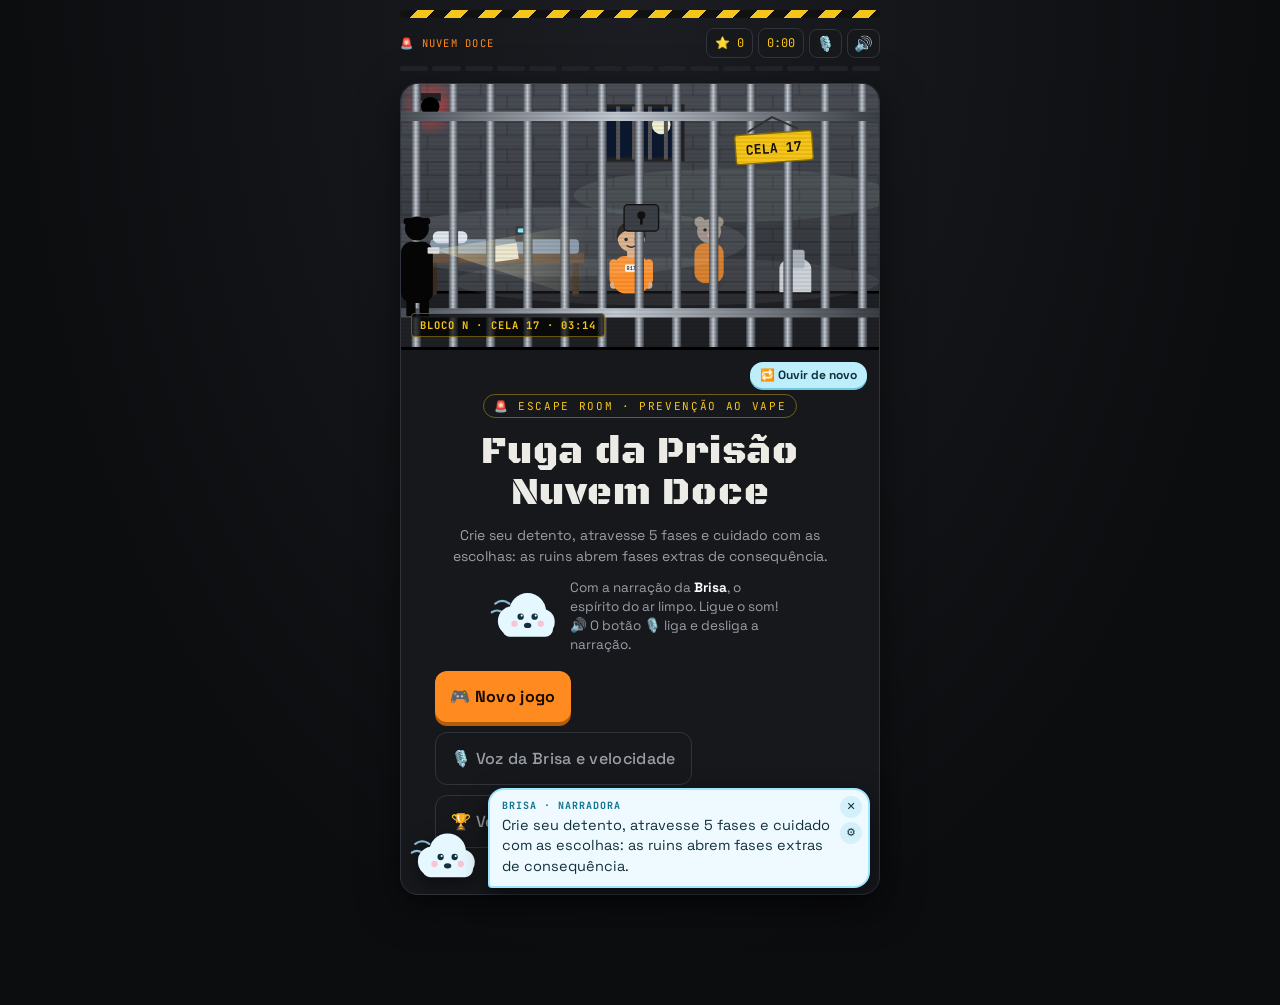
==== commit c5eb19ac: "Efeitos sonoros funcionando no celular - Destrava o áudio a cada toque e retoma quando o celular pau" ====
--- a/index.html
+++ b/index.html
@@ -557,28 +557,63 @@
 <div class="narr" id="narr" aria-live="polite"><div class="brisa" id="nbrisa"></div><div class="nb"><small>BRISA · NARRADORA</small><span id="ntext"></span><div class="ctl"><button id="nclose" aria-label="Fechar">✕</button><button id="nset" aria-label="Escolher voz">⚙️</button><button id="nstop" class="hidden" aria-label="Parar a voz">⏹</button></div></div></div>
 <script>
 /* ================= SOM ================= */
-let AC=null,muted=false;
+/* Efeitos sonoros sintetizados (Web Audio). Pensados para alto-falante de celular:
+   frequências médias/agudas (o celular não reproduz graves), volume reforçado
+   e destravamento do áudio a cada toque (os navegadores começam com o som pausado). */
+let AC=null,MASTER=null,NOISE=null,muted=false;
+function ctx(){
+  if(!AC){
+    const C=window.AudioContext||window.webkitAudioContext;if(!C)return null;
+    try{
+      AC=new C();
+      const comp=AC.createDynamicsCompressor();comp.threshold.value=-14;comp.ratio.value=6;
+      MASTER=AC.createGain();MASTER.gain.value=1.6;MASTER.connect(comp);comp.connect(AC.destination);
+      const n=AC.createBuffer(1,AC.sampleRate,AC.sampleRate),d=n.getChannelData(0);for(let i=0;i<d.length;i++)d[i]=Math.random()*2-1;NOISE=n;
+    }catch(e){AC=null;return null}
+  }
+  if(AC.state!=='running'){try{AC.resume()}catch(e){}}
+  return AC;
+}
+function unlockAudio(){
+  const c=ctx();if(!c)return;
+  try{const s=c.createBufferSource();s.buffer=c.createBuffer(1,1,22050);s.connect(c.destination);s.start(0)}catch(e){}
+}
+['pointerdown','touchend','keydown','click'].forEach(ev=>document.addEventListener(ev,unlockAudio,{capture:true,passive:true}));
+document.addEventListener('visibilitychange',()=>{if(document.visibilityState==='visible'&&AC&&AC.state!=='running'){try{AC.resume()}catch(e){}}});
+try{if(navigator.audioSession)navigator.audioSession.type='playback'}catch(e){}   /* iPhone: toca mesmo com a chave do silencioso */
 function tone(f,d,type='sine',v=.15,when=0,slide){
   if(muted)return;
+  const c=ctx();if(!c)return;
   try{
-    AC=AC||new (window.AudioContext||window.webkitAudioContext)();
-    const t=AC.currentTime+when,o=AC.createOscillator(),g=AC.createGain();
+    const t=c.currentTime+when+.01,o=c.createOscillator(),g=c.createGain();
     o.type=type;o.frequency.setValueAtTime(f,t);if(slide)o.frequency.exponentialRampToValueAtTime(slide,t+d);
-    g.gain.setValueAtTime(v,t);g.gain.exponentialRampToValueAtTime(.001,t+d);
-    o.connect(g).connect(AC.destination);o.start(t);o.stop(t+d+.02);
+    g.gain.setValueAtTime(.0001,t);g.gain.exponentialRampToValueAtTime(v,t+.008);g.gain.exponentialRampToValueAtTime(.0001,t+d);
+    o.connect(g);g.connect(MASTER);o.start(t);o.stop(t+d+.03);
   }catch(e){}
 }
+function noise(d,v=.3,when=0,freq=2000,q=1.2){
+  if(muted)return;
+  const c=ctx();if(!c||!NOISE)return;
+  try{
+    const t=c.currentTime+when+.01,s=c.createBufferSource(),f=c.createBiquadFilter(),g=c.createGain();
+    s.buffer=NOISE;f.type='bandpass';f.frequency.value=freq;f.Q.value=q;
+    g.gain.setValueAtTime(v,t);g.gain.exponentialRampToValueAtTime(.0001,t+d);
+    s.connect(f);f.connect(g);g.connect(MASTER);s.start(t,Math.random()*.5);s.stop(t+d+.03);
+  }catch(e){}
+}
 const sfx={
-  click:()=>tone(1400,.04,'square',.035),
-  ok:()=>{tone(660,.12,'triangle',.16);tone(990,.22,'triangle',.16,.1)},
-  bad:()=>{tone(180,.4,'sawtooth',.1,0,90);tone(120,.4,'square',.05,.04)},
-  clank:()=>{tone(110,.5,'square',.18,0,50);tone(70,.7,'sawtooth',.12,.04);tone(2200,.06,'square',.05,.02);tone(1700,.06,'square',.04,.12)},
-  alarm:()=>[0,.3,.6].forEach(t=>tone(700,.25,'sawtooth',.05,t,1100)),
-  win:()=>[523,659,784,1047,1319].forEach((f,i)=>tone(f,.3,'triangle',.12,i*.12)),
-  tick:()=>tone(2400,.02,'square',.03),
-  dark:()=>{tone(220,.6,'sawtooth',.08,0,110);tone(165,.8,'sine',.1,.1,80)},
-  cough:()=>[0,.22,.4].forEach(t=>tone(160,.12,'sawtooth',.09,t,90)),
-  run:()=>{for(let i=0;i<9;i++)tone(300+(i%2)*80,.05,'square',.03,i*.22)}
+  click:()=>tone(1800,.05,'square',.07),
+  ok:()=>{tone(880,.13,'triangle',.3);tone(1320,.22,'triangle',.3,.09);tone(1760,.25,'sine',.12,.16)},
+  bad:()=>{tone(440,.28,'sawtooth',.16,0,220);tone(466,.28,'square',.08,.02,233)},
+  clank:()=>{noise(.35,.7,0,2600,2);tone(330,.35,'square',.18,0,165);tone(1250,.1,'square',.1,.03);noise(.15,.5,.12,4000,3)},
+  alarm:()=>[0,.3,.6].forEach(t=>tone(700,.25,'sawtooth',.12,t,1200)),
+  win:()=>[523,659,784,1047,1319].forEach((f,i)=>{tone(f,.3,'triangle',.22,i*.12);tone(f*2,.2,'sine',.06,i*.12)}),
+  tick:()=>tone(2600,.03,'square',.06),
+  dark:()=>{tone(330,.6,'sawtooth',.14,0,165);tone(392,.8,'triangle',.16,.1,196)},
+  cough:()=>[0,.22,.42].forEach(t=>{noise(.14,.6,t,900,1.5);tone(300,.12,'sawtooth',.08,t,220)}),
+  run:()=>{for(let i=0;i<9;i++){noise(.04,.35,i*.22,1500,2);tone(600+(i%2)*120,.05,'square',.06,i*.22)}},
+  slam:()=>{noise(.45,.8,0,1800,1.5);tone(260,.45,'square',.2,0,130);tone(900,.12,'square',.08,.02)},
+  pop:()=>{noise(.3,.35,0,3000,1);tone(500+Math.random()*300,.25,'triangle',.08,0,200)}
 };
 
 /* ================= UTIL ================= */
@@ -1076,7 +1111,7 @@
 function transition(label,title,sub,cb,extra){
   sfx.alarm();
   const d=document.createElement('div');d.className='tr'+(extra?' extra':'');
-  d.className+=' shakeit';setTimeout(()=>{tone(90,.35,'square',.18,0,45);tone(60,.5,'sawtooth',.1,.03)},360);
+  d.className+=' shakeit';setTimeout(()=>sfx.slam(),360);
   d.innerHTML=`<div class="dl"></div><div class="dr"></div><div class="slam"></div><div class="sweep"></div><div class="strip s1"></div><div class="strip s2"></div>
     <div class="box"><div class="n">${label}</div><div class="t">${title}</div><div class="sub">${sub}</div></div><div class="skip">toque para pular</div>`;
   document.body.appendChild(d);
@@ -1796,7 +1831,7 @@
   const d=document.createElement('div');d.className='combo';
   d.innerHTML=`<span class="fire">🔥</span><b>COMBO x${n}</b><small>+${(n-1)*20} PONTOS EXTRAS</small>`;
   document.body.appendChild(d);setTimeout(()=>d.remove(),1900);
-  tone(880,.08,'square',.05);tone(1320,.12,'square',.05,.08);tone(1760,.18,'triangle',.06,.16);
+  tone(880,.08,'square',.12);tone(1320,.12,'square',.12,.08);tone(1760,.2,'triangle',.16,.16);
 }
 function glitch(){const sc=$('#sc');if(!sc)return;sc.classList.remove('glitch');void sc.offsetWidth;sc.classList.add('glitch');setTimeout(()=>sc.classList.remove('glitch'),550)}
 function dustHTML(){return `<div class="dust">${Array.from({length:14},()=>`<i style="left:${Math.random()*100}%;--sx:${Math.random()*40-20}px;animation-duration:${6+Math.random()*7}s;animation-delay:${-Math.random()*10}s;width:${2+Math.random()*3}px;height:${2+Math.random()*3}px"></i>`).join('')}</div>`}
@@ -1809,7 +1844,7 @@
   function boom(){
     const bx=40+Math.random()*(innerWidth-80),by=80+Math.random()*innerHeight*.4,col=cols[Math.floor(Math.random()*cols.length)];
     for(let i=0;i<46;i++){const a=Math.PI*2*i/46,v=1.5+Math.random()*3.2;P.push({x:bx,y:by,vx:Math.cos(a)*v,vy:Math.sin(a)*v,l:1,c:col})}
-    tone(140+Math.random()*60,.25,'sawtooth',.04,0,60);
+    sfx.pop();
   }
   (function f(now){
     const el=now-t0;
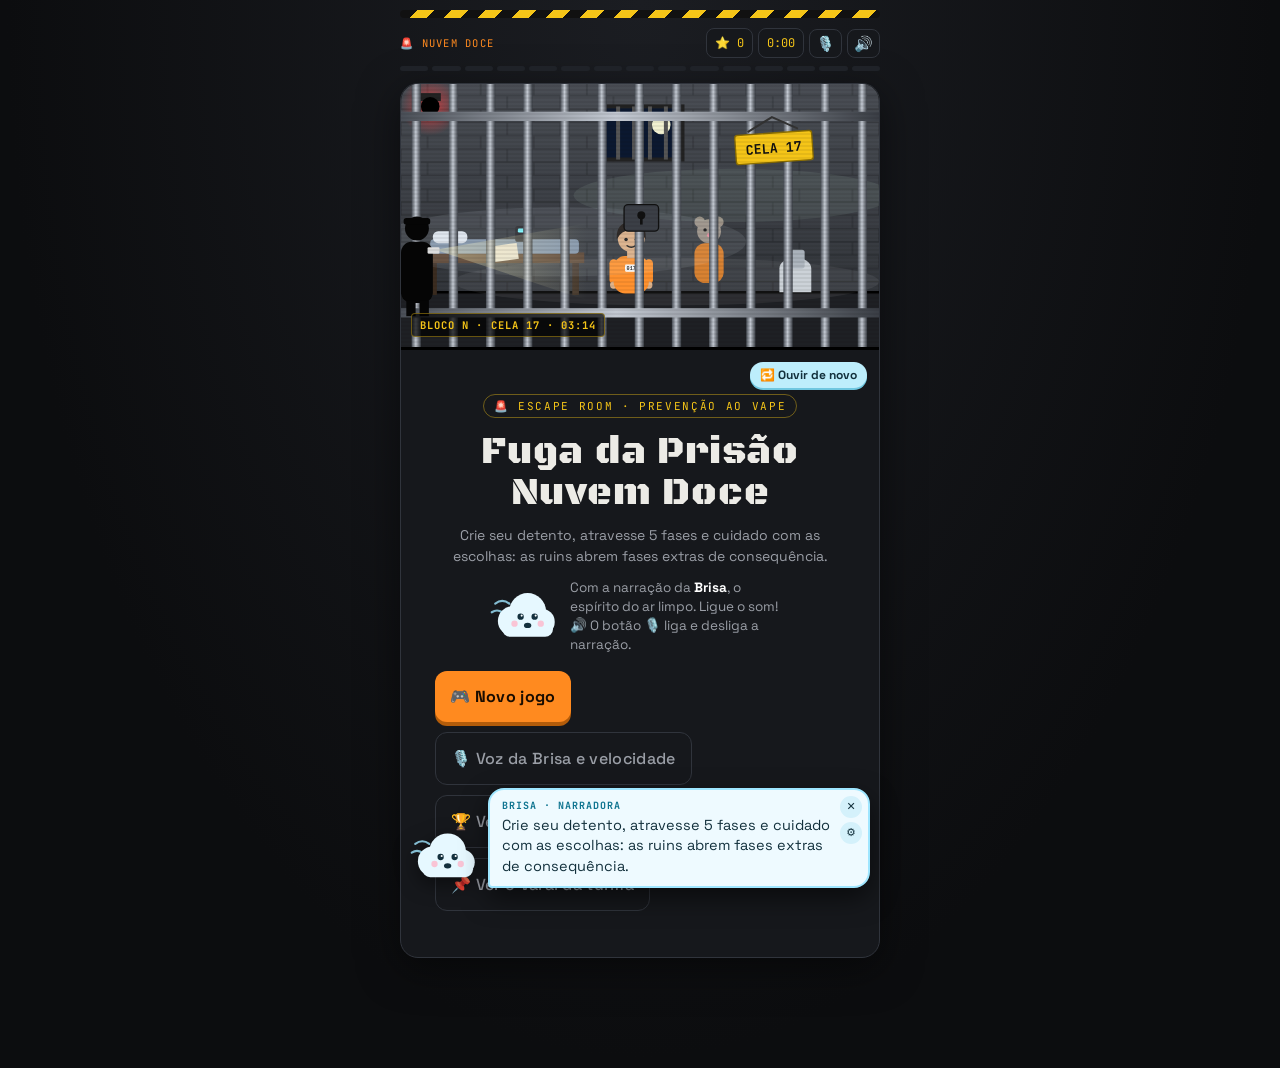
==== commit cd9e7c05: "Varal da turma visível no jogo + limites por aparelho - Varal da turma: mural com as mensagens de to" ====
--- a/index.html
+++ b/index.html
@@ -532,6 +532,16 @@
 
   .postit{overflow-wrap:anywhere}
 
+  /* ---------- Varal da turma ---------- */
+  .wallbox{margin-top:18px}
+  .wallhead{font-family:'Black Ops One';font-size:20px;margin-bottom:6px;position:relative;padding-bottom:10px}
+  .wallhead::after{content:'';position:absolute;left:-6px;right:-6px;bottom:0;height:2px;background:#a58a5c;transform:rotate(-.6deg)}
+  .wall{display:grid;grid-template-columns:repeat(auto-fill,minmax(140px,1fr));gap:12px;margin:12px 0 4px}
+  .wpost{position:relative;background:#fff6c9;color:#2b2618;border-radius:4px;padding:16px 10px 10px;font-size:14px;line-height:1.35;box-shadow:0 6px 12px rgba(0,0,0,.35);transform:rotate(var(--r,0deg));overflow-wrap:anywhere;animation:hang 1.2s ease both}
+  .wpost:nth-child(2n){background:#d9f7ff}.wpost:nth-child(3n){background:#ffe0ec}.wpost:nth-child(5n){background:#e3ffd9}
+  .wpost::before{content:'';position:absolute;top:-9px;left:50%;width:10px;height:20px;margin-left:-5px;background:#c98a3a;border-radius:3px}
+  .wpost small{display:block;margin-top:6px;color:#7a6c4a;font-size:11.5px}
+
 .status .av svg{width:100%;height:100%}
 .rr .av svg{width:100%;height:100%}
 </style>
@@ -1228,10 +1238,11 @@
   vt.oninput=upd;
   b.querySelectorAll('.chip').forEach(ch=>ch.onclick=()=>{sfx.tick();vt.value=ch.textContent;upd();readNow([{text:ch.textContent,el:ch}])});
   go.onclick=()=>{
-    VARAL=vt.value.trim().slice(0,120);enviarVaral(VARAL);
+    VARAL=vt.value.trim().slice(0,120);
     vt.setAttribute('readonly','');go.remove();b.querySelectorAll('.chip').forEach(x=>x.remove());
     const vl=$('#vl');vl.innerHTML=`<div class="line"></div><div class="postit"></div>`;vl.querySelector('.postit').textContent=VARAL;
     setTimeout(()=>solved(c.explain),900);
+    enviarVaral(VARAL).then(()=>{const fb=$('#fb');if(!fb)return;const w=document.createElement('div');w.id='varalTurma';w.className='wallbox';w.dataset.noread='1';fb.after(w);mostrarVaral(w)});
   };
 }
 
@@ -1604,9 +1615,40 @@
     return (j.ranking||[]).map(r=>{const e=cleanEntry({nick:r.apelido,score:r.pontos,stars:r.estrelas,time:r.tempo,ending:r.final,av:r.avatar});if(e)e.id='s'+r.id;return e}).filter(Boolean);
   }catch(e){return null}
 }
-function enviarVaral(msg){
-  if(SERVER.on)api('/api/varal',{dispositivo:deviceId(),apelido:CH.name,mensagem:msg}).catch(()=>{});
-  else if(DB){try{DB.collection('varal').add({nick:String(CH.name).slice(0,16),msg:String(msg).slice(0,120),at:Date.now()}).catch(()=>{})}catch(e){}}
+const VKEY_LOCAL='fugaVaralLocal';
+function varalLocal(){try{const a=JSON.parse(localStorage.getItem(VKEY_LOCAL)||'[]');return Array.isArray(a)?a:[]}catch(e){return []}}
+async function enviarVaral(msg){
+  try{const a=varalLocal();a.unshift({nick:String(CH.name).slice(0,16),msg:String(msg).slice(0,120),at:Date.now()});localStorage.setItem(VKEY_LOCAL,JSON.stringify(a.slice(0,40)))}catch(e){}
+  try{
+    if(SERVER.on)await api('/api/varal',{dispositivo:deviceId(),apelido:CH.name,mensagem:msg});
+    else if(DB)await Promise.race([DB.collection('varal').add({nick:String(CH.name).slice(0,16),msg:String(msg).slice(0,120),at:Date.now()}),new Promise((_,r)=>setTimeout(()=>r('timeout'),8000))]);
+    return true;
+  }catch(e){return false}
+}
+/* Mensagens do Varal de toda a turma (servidor, banco do claude.ai ou só deste aparelho) */
+async function carregarVaral(){
+  const limpa=(nick,msg)=>({nick:String(nick||'Detento').slice(0,16),msg:String(msg||'').slice(0,120)});
+  if(SERVER.on){try{const j=await api('/api/varal?limite=40');return {fonte:'turma',lista:(j.varal||[]).map(m=>limpa(m.apelido,m.mensagem)).filter(m=>m.msg)}}catch(e){}}
+  if(DB){try{const s=await Promise.race([DB.collection('varal').orderBy('at','desc').limit(40).get(),new Promise((_,r)=>setTimeout(()=>r('timeout'),8000))]);
+    return {fonte:'turma',lista:s.docs.map(d=>{const x=d.data()||{};return limpa(x.nick,x.msg)}).filter(m=>m.msg)}}catch(e){}}
+  return {fonte:'aparelho',lista:varalLocal().map(m=>limpa(m.nick,m.msg)).filter(m=>m.msg)};
+}
+async function mostrarVaral(box){
+  if(!box)return;
+  box.innerHTML='<div class="wallhead">📌 Varal da turma</div><div class="empty">Carregando mensagens… ⏳</div>';
+  const {fonte,lista}=await carregarVaral();
+  if(!box.isConnected)return;
+  box.innerHTML='';
+  const h=document.createElement('div');h.className='wallhead';h.textContent='📌 Varal da turma';box.append(h);
+  const note=document.createElement('p');note.className='muted';note.style.margin='0 0 10px';
+  note.textContent=fonte==='turma'?'Mensagens que os colegas penduraram. Toque em 🔄 para atualizar.':'Mensagens escritas neste aparelho. No site da turma (Render), aparecem as de todos.';
+  box.append(note);
+  if(!lista.length){const e=document.createElement('div');e.className='empty';e.textContent='Ainda não tem mensagens. Seja a primeira pessoa a pendurar uma! 📌';box.append(e)}
+  const w=document.createElement('div');w.className='wall';
+  lista.forEach((m,i)=>{const p=document.createElement('div');p.className='wpost';p.style.setProperty('--r',((i*37)%7-3)+'deg');
+    const t=document.createElement('div');t.textContent=m.msg;const n=document.createElement('small');n.textContent='— '+m.nick;p.append(t,n);w.append(p)});
+  box.append(w);
+  const r=document.createElement('button');r.className='btn ghost';r.textContent='🔄 Atualizar o varal';r.onclick=()=>{sfx.click();mostrarVaral(box)};box.append(r);
 }
 
 /* ================= RANKING ================= */
@@ -1674,10 +1716,12 @@
     <div class="hello"><div class="b">${BRISA}</div><div class="t">Com a narração da <b>Brisa</b>, o espírito do ar limpo. Ligue o som! 🔊 O botão 🎙️ liga e desliga a narração.<span class="novoice-note"> Neste aparelho a Brisa aparece só em legenda: para ouvir a voz dela, abra no Chrome ou no Edge do computador, pelo claude.ai.</span></div></div>
     <button class="btn" id="new">🎮 Novo jogo</button>
     <button class="btn ghost" id="voz">🎙️ Voz da Brisa e velocidade</button>
-    <button class="btn ghost" id="rank">🏆 Ver ranking</button></div>`);
+    <button class="btn ghost" id="rank">🏆 Ver ranking</button>
+    <button class="btn ghost" id="verVaral">📌 Ver o Varal da turma</button></div>`);
   $('#new').onclick=()=>{sfx.click();creator()};
   $('#voz').onclick=()=>{sfx.click();voicePanel()};
   $('#rank').onclick=()=>{sfx.click();rankingScreen()};
+  $('#verVaral').onclick=()=>{sfx.click();renderPlain(`<div class="tag">📌 Varal da Conscientização</div><h1>Varal da turma</h1><div class="wallbox" id="wallp" data-noread="1"></div><button class="btn ghost" id="back">← Voltar</button>`);mostrarVaral($('#wallp'));$('#back').onclick=()=>{sfx.click();titleScreen()}};
 }
 
 /* ================= CRIAÇÃO DE PERSONAGEM ================= */
@@ -1770,6 +1814,7 @@
     <div class="stat"><div><span>${time}</span><small>TEMPO</small></div><div><span>${errors}</span><small>ALARMES</small></div><div><span>#${pos}</span><small>NESTE APARELHO</small></div></div>
     <div data-noread><h2 style="margin-top:16px">📜 Suas escolhas</h2>
     <ul class="recap">${choices.map(c=>`<li>${c.good?'✅':'⚠️'} <b>${c.ph==='Extra'?'Fase extra':'Fase '+c.ph}:</b> ${c.txt}</li>`).join('')||'<li>Nenhuma escolha registrada.</li>'}</ul>
+    <div class="wallbox" id="wallfinal"></div>
     <h2 style="margin-top:16px">🏆 Ranking</h2><div id="sub" class="muted"></div><div id="rkv"></div>
     <h2 style="margin-top:18px">🔑 As 4 chaves da liberdade</h2>
     <div class="pillars">
@@ -1794,6 +1839,7 @@
   if($('#prcert'))$('#prcert').onclick=()=>{sfx.click();try{window.print()}catch(e){}};if(VARAL)$('#certmsg').textContent='"'+VARAL+'"';
   $('#again').onclick=()=>{sfx.click();intro()};
   $('#newc').onclick=()=>{sfx.click();CH={name:'',s:1,h:0,hc:0,u:0,a:0,p:0};creator()};
+  mostrarVaral($('#wallfinal'));
   const sub=$('#sub');
   let gid=null;
   if(SERVER.on){
